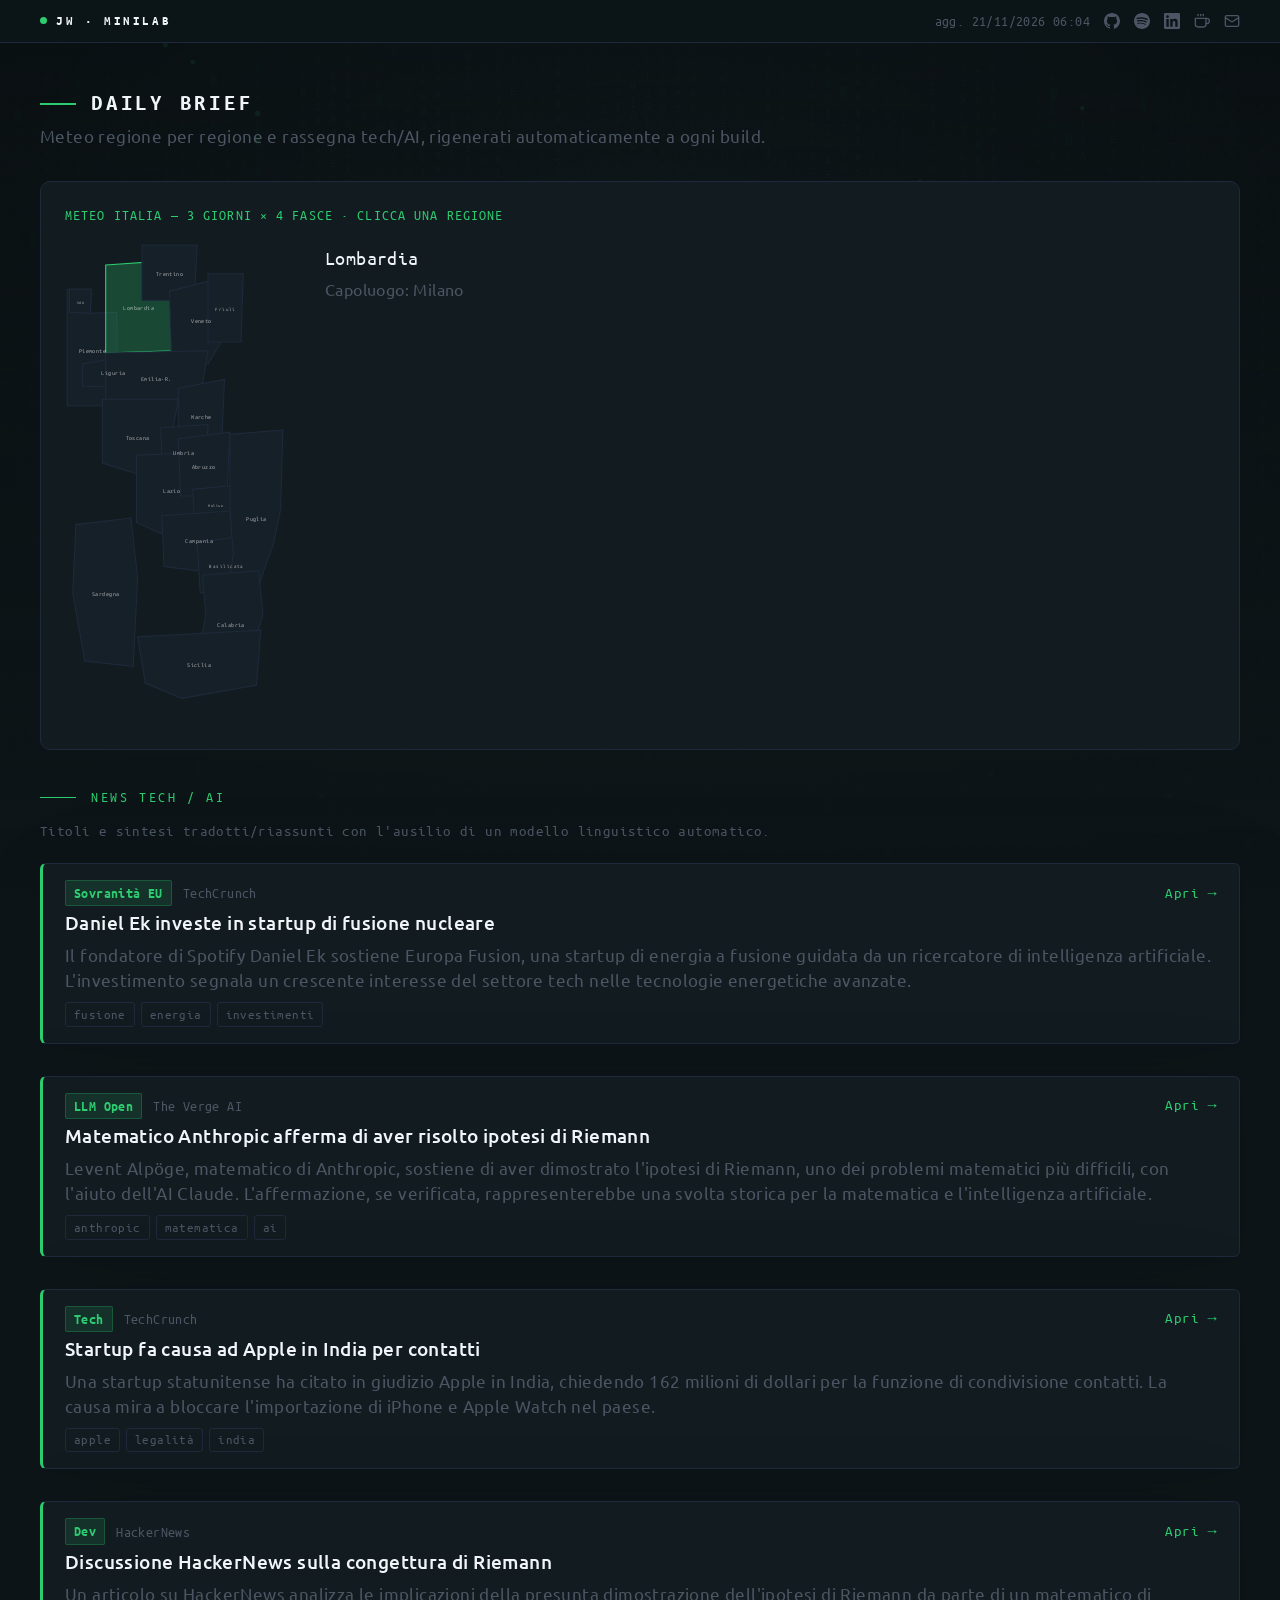
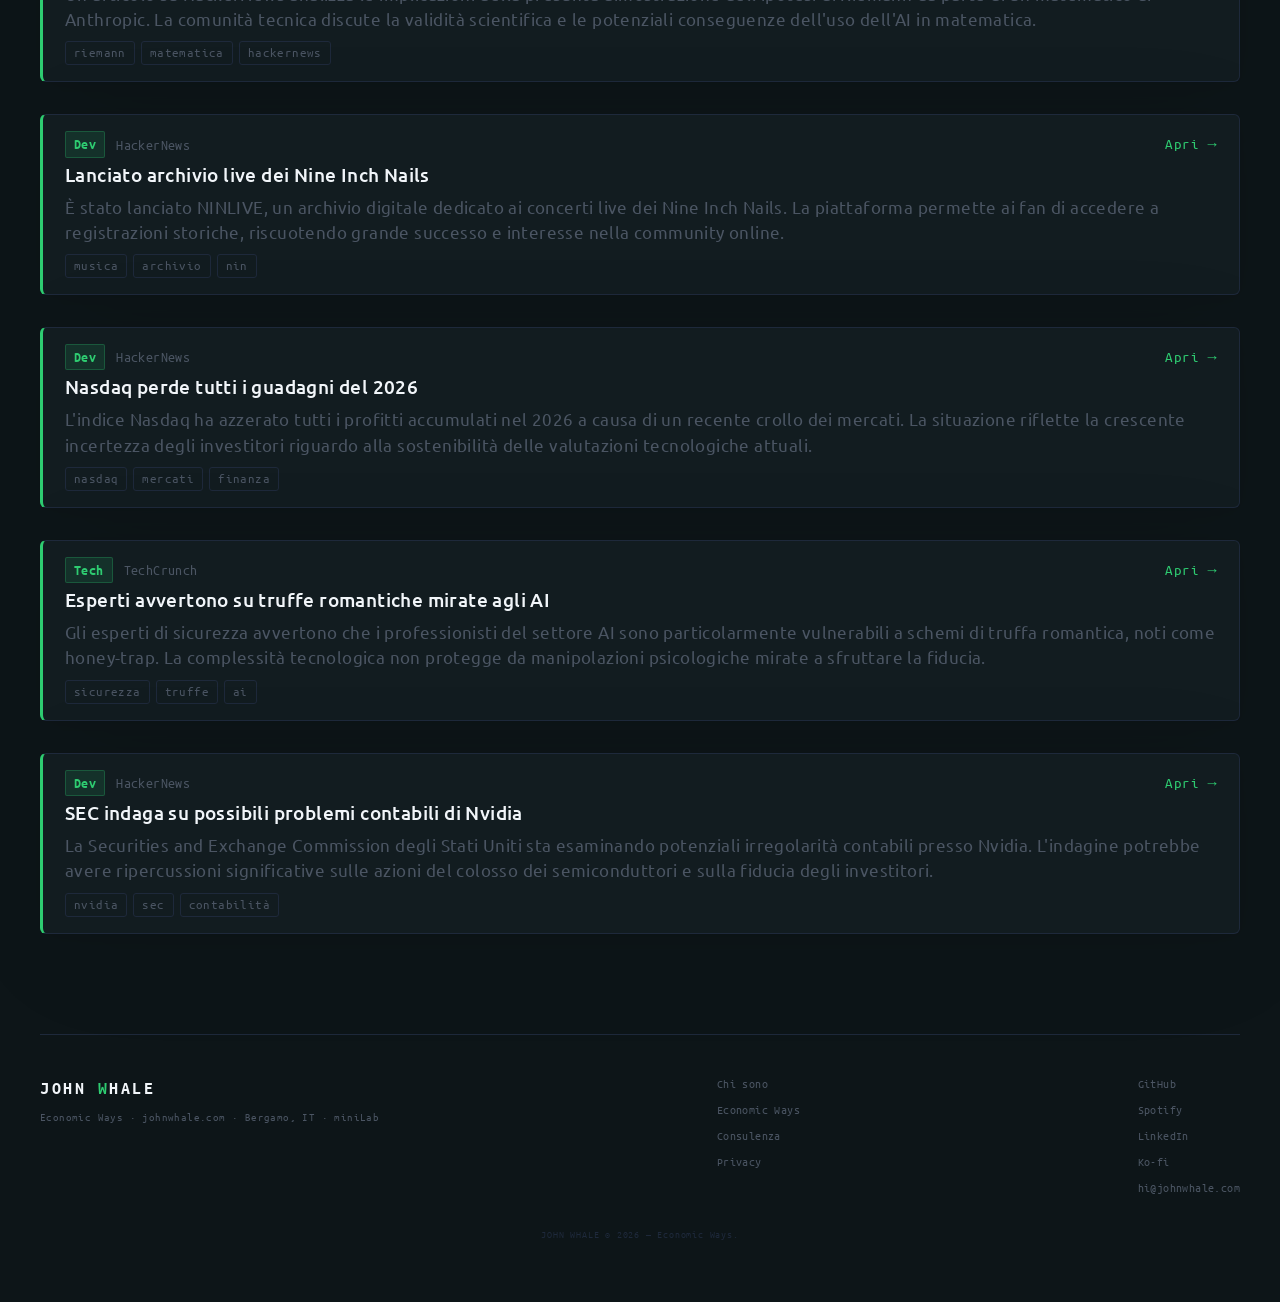
==== miniLab/index.html @ ad7389cf "miniLab: aggiornamento 2026-11-21 05:04 UTC" ====
<!DOCTYPE html>
<html lang="it" data-theme="dark">

<head>
  <meta charset="UTF-8">
  <script>(function(){var s=localStorage.getItem('jw-theme');if(s)document.documentElement.setAttribute('data-theme',s);})()</script>
  <meta name="viewport" content="width=device-width, initial-scale=1.0">
  <title>Daily Brief — meteo e news tech/AI | miniLab · John Whale</title>
  <meta name="description" content="Previsioni regione per regione e rassegna quotidiana di notizie tech e AI, generate automaticamente. Vetrina live di John Whale.">
  <link rel="canonical" href="https://www.johnwhale.com/miniLab/">
  <link rel="icon" type="image/png" href="assets/img/logo_jw_48.png">

  <link rel="stylesheet" href="assets/fonts/fonts.css">
  <link rel="stylesheet" href="vendor/pico.min.css">
  <link rel="stylesheet" href="assets/css/custom.css">

  <script defer src="assets/js/canvas-bg.js"></script>
  <script defer src="assets/js/lab.js"></script>
  <script defer src="vendor/alpine.min.js"></script>

  <style>
    [x-cloak] { display: none !important; }
    body { background-color: transparent !important; }

    .section-label {
      font-family: 'Ubuntu Mono', monospace; font-size: 0.72rem; letter-spacing: 0.18em;
      color: var(--jw-accent); text-transform: uppercase; margin: 1.8rem 0 0.6rem;
      display: flex; align-items: center; gap: 0.75rem;
    }
    .section-label::before { content: ''; width: 1.8rem; height: 1px; background: var(--jw-accent); display: inline-block; }
    .section-note { font-family: 'Ubuntu Mono', monospace; font-size: 0.76rem; color: var(--jw-muted); margin: 0 0 1rem; line-height: 1.5; }

    .meta-mono { font-family: 'Ubuntu Mono', monospace; font-size: 0.72rem; color: var(--jw-muted); }
    .apri-link { font-size: 0.76rem; font-family: 'Ubuntu Mono', monospace; text-decoration: none; color: var(--jw-accent); white-space: nowrap; }
    .apri-link:hover { text-decoration: underline; }
    .score-tag { font-family: 'Ubuntu Mono', monospace; font-weight: 700; font-size: 0.92rem; }
    .empty-state { color: var(--jw-muted); font-size: 0.88rem; font-style: italic; padding: 1rem 0; }

    /* ── Nav allineata a johnwhale.com ─────────────────────── */
    .nav-logo { display: flex; align-items: center; gap: 9px; font-family: 'Ubuntu Mono', monospace; font-weight: 700; font-size: 13px; letter-spacing: 0.2em; color: var(--jw-white); text-decoration: none; }
    .nav-dot { width: 7px; height: 7px; border-radius: 50%; background: var(--jw-accent); flex-shrink: 0; }
    .nav-right { display: flex; align-items: center; gap: 0.7rem; flex-wrap: wrap; }
    .nav-cta { font-family: 'Ubuntu Mono', monospace; font-size: 11px; letter-spacing: 0.1em; border: 1px solid var(--jw-accent); color: var(--jw-accent); background: transparent; border-radius: 4px; padding: 0.32rem 0.8rem; cursor: pointer; transition: background 0.15s; }
    .nav-cta:hover { background: rgba(46,204,113,0.1); }
    .nav-social { display: flex; align-items: center; gap: 0.7rem; }
    .nav-social a { color: var(--jw-muted); display: flex; align-items: center; transition: color 0.15s; }
    .nav-social a:hover { color: var(--jw-accent); }
    .nav-date { font-size: 0.72rem; }
    @media (max-width: 680px) { .nav-date { display: none; } }
    @media (max-width: 560px) { .nav-social { display: none; } }

    .chip-row { display: flex; flex-wrap: wrap; gap: 0.3rem; margin-top: 0.5rem; }
    .chip-kw {
      display: inline-block; border: 1px solid; border-radius: 3px; padding: 0.06rem 0.4rem;
      font-size: 0.66rem; font-family: 'Ubuntu Mono', monospace; background: transparent; white-space: nowrap;
    }

    /* ── Layout a 2 colonne: sx = meteo+news, dx = KPI+offerte ── */
    .main-grid { display: grid; grid-template-columns: minmax(0, 1.45fr) minmax(0, 1fr); gap: 1.5rem; align-items: start; margin-top: 1.5rem; }
    @media (max-width: 900px) { .main-grid { grid-template-columns: 1fr; } }
    .col { min-width: 0; }
    .col .section-label:first-child { margin-top: 1.6rem; }

    .panel { background: var(--jw-bg2); border: 1px solid var(--jw-border); border-radius: 10px; padding: 1.1rem 1.2rem; }
    .panel-title { font-family: 'Ubuntu Mono', monospace; font-size: 0.7rem; letter-spacing: 0.08em; text-transform: uppercase; color: var(--jw-accent); margin: 0 0 0.9rem; }
    /* auto-fit: 4 KPI in fila su desktop, a capo su schermi stretti. Erano su due
       colonne fisse perche' stavano nella colonna destra, stretta, del vecchio
       layout a due colonne (fino al 2026-08-22). */
    .kpi-grid { display: grid; grid-template-columns: repeat(auto-fit, minmax(150px, 1fr)); gap: 0.6rem; }
    .kpi { background: var(--jw-bg3); border: 1px solid var(--jw-border); border-radius: 8px; padding: 0.7rem 0.85rem; }
    .kpi-val { font-family: 'Ubuntu Mono', monospace; font-size: 1.15rem; font-weight: 700; color: var(--jw-accent); line-height: 1.2; }
    .kpi-lbl { font-family: 'Ubuntu Mono', monospace; font-size: 0.6rem; text-transform: uppercase; letter-spacing: 0.06em; color: var(--jw-muted); margin-top: 0.25rem; }

    /* ── Card orizzontali (stile report miniHr) ───────────── */
    .rows { display: flex; flex-direction: column; gap: 0.6rem; }
    .row-item {
      background: var(--jw-bg2); border: 1px solid var(--jw-border); border-left: 3px solid var(--jw-accent);
      border-radius: 6px; padding: 0.8rem 1.1rem; transition: border-color 0.15s;
    }
    .row-item:hover { border-color: rgba(46,204,113,0.4); }
    .row-top { display: flex; align-items: center; gap: 0.55rem; flex-wrap: wrap; }
    .row-title { font-size: 0.96rem; font-weight: 500; margin: 0.2rem 0 0; line-height: 1.35; }
    .row-title a { color: var(--jw-white); text-decoration: none; }
    .row-title a:hover { color: var(--jw-accent); }
    .row-sub {
      font-size: 0.84rem; color: var(--jw-muted); line-height: 1.5; margin: 0.3rem 0 0;
      /* clamp a 2 righe: avvicina l'altezza delle card news a quelle offerte, liste piu' parallele */
      display: -webkit-box; -webkit-line-clamp: 2; line-clamp: 2; -webkit-box-orient: vertical; overflow: hidden;
    }

    .toggle-btn {
      display: inline-flex; align-items: center; gap: 0.4rem; margin-top: 1rem;
      background: var(--jw-bg3); border: 1px solid var(--jw-border); color: var(--jw-accent);
      font-family: 'Ubuntu Mono', monospace; font-size: 0.78rem; border-radius: 6px;
      padding: 0.4rem 0.9rem; cursor: pointer; transition: border-color 0.15s;
    }
    .toggle-btn:hover { border-color: rgba(46,204,113,0.45); }

    /* ── Footer identico a johnwhale.com ───────────────────── */
    .lab-footer { display: flex; justify-content: space-between; gap: 2rem; flex-wrap: wrap; margin-top: 4rem; padding-top: 2rem; border-top: 1px solid var(--jw-border); }
    .footer-mark { font-family: 'Ubuntu Mono', monospace; font-weight: 700; font-size: 18px; letter-spacing: 0.14em; color: var(--jw-white); }
    .footer-mark span { color: var(--jw-accent); }
    .footer-sub { font-family: 'Ubuntu Mono', monospace; font-size: 11px; color: var(--jw-muted); margin-top: 0.35rem; }
    .footer-links { display: flex; flex-direction: column; gap: 0.4rem; }
    .footer-links a { font-family: 'Ubuntu Mono', monospace; font-size: 12px; color: var(--jw-muted); text-decoration: none; transition: color 0.15s; }
    .footer-links a:hover { color: var(--jw-accent); }
    .footer-copy { text-align: center; font-family: 'Ubuntu Mono', monospace; font-size: 10px; color: var(--jw-border); padding: 1.5rem 0 2rem; letter-spacing: 0.08em; }

    /* ── Modale CV ─────────────────────────────────────────── */
    .cv-block { margin-top: 1.4rem; padding-top: 1.1rem; border-top: 1px solid var(--jw-border); }
    .cv-block h5 { font-family: 'Ubuntu Mono', monospace; font-size: 0.72rem; letter-spacing: 0.08em; text-transform: uppercase; color: var(--jw-accent); margin: 0 0 0.7rem; }
    .cv-exp { padding-left: 0.9rem; border-left: 2px solid var(--jw-border); margin-bottom: 1rem; }
    .cv-exp-head { display: flex; justify-content: space-between; gap: 0.5rem; flex-wrap: wrap; align-items: baseline; }
    .cv-exp-role { color: var(--jw-white); font-weight: 500; font-size: 0.92rem; }
    .cv-exp-when { font-family: 'Ubuntu Mono', monospace; font-size: 0.7rem; color: var(--jw-muted); white-space: nowrap; }
    .cv-exp-org { color: var(--jw-accent); font-size: 0.8rem; margin-bottom: 0.35rem; }
    .cv-exp ul, .cv-list { margin: 0; padding-left: 1.1rem; }
    .cv-exp li, .cv-list li { font-size: 0.85rem; color: var(--jw-text); line-height: 1.5; margin-bottom: 0.25rem; }
    .cv-comp { margin-bottom: 0.6rem; }
    .cv-comp-cat { font-family: 'Ubuntu Mono', monospace; font-size: 0.74rem; color: var(--jw-white); margin-bottom: 0.2rem; }
    .meteo-umid { font-size: 0.62rem; color: #74b9ff; display: block; }

    /* ── Intestazione di pagina (Daily Brief / Match) ───────── */
    .page-title { font-family: 'Ubuntu Mono', monospace; font-size: 1.15rem; font-weight: 700;
      letter-spacing: 0.12em; text-transform: uppercase; color: var(--jw-white); margin: 0 0 0.3rem; }
    .page-title::before { content: ''; display: inline-block; width: 1.8rem; height: 2px;
      background: var(--jw-accent); vertical-align: middle; margin-right: 0.75rem; }
    .page-sub { font-size: 0.86rem; color: var(--jw-muted); line-height: 1.6; margin: 0 0 1.6rem; }
  </style>

  <script>window.LAB_DATA = {"generato_il": "21/11/2026 06:04", "regioni": [{"id": "vda", "name": "Valle d'Aosta", "capital": "Aosta", "lat": 45.737, "lon": 7.315}, {"id": "pie", "name": "Piemonte", "capital": "Torino", "lat": 45.063, "lon": 7.671}, {"id": "lig", "name": "Liguria", "capital": "Genova", "lat": 44.405, "lon": 8.946}, {"id": "lom", "name": "Lombardia", "capital": "Milano", "lat": 45.464, "lon": 9.19}, {"id": "taa", "name": "Trentino-A.A.", "capital": "Trento", "lat": 46.07, "lon": 11.119}, {"id": "ven", "name": "Veneto", "capital": "Venezia", "lat": 45.438, "lon": 12.327}, {"id": "fvg", "name": "Friuli-V.G.", "capital": "Trieste", "lat": 45.649, "lon": 13.777}, {"id": "emr", "name": "Emilia-Romagna", "capital": "Bologna", "lat": 44.493, "lon": 11.343}, {"id": "tos", "name": "Toscana", "capital": "Firenze", "lat": 43.771, "lon": 11.254}, {"id": "mar", "name": "Marche", "capital": "Ancona", "lat": 43.616, "lon": 13.516}, {"id": "umb", "name": "Umbria", "capital": "Perugia", "lat": 43.11, "lon": 12.389}, {"id": "laz", "name": "Lazio", "capital": "Roma", "lat": 41.894, "lon": 12.482}, {"id": "abr", "name": "Abruzzo", "capital": "L'Aquila", "lat": 42.354, "lon": 13.395}, {"id": "mol", "name": "Molise", "capital": "Campobasso", "lat": 41.562, "lon": 14.656}, {"id": "cam", "name": "Campania", "capital": "Napoli", "lat": 40.852, "lon": 14.268}, {"id": "bas", "name": "Basilicata", "capital": "Potenza", "lat": 40.639, "lon": 15.806}, {"id": "pug", "name": "Puglia", "capital": "Bari", "lat": 41.117, "lon": 16.872}, {"id": "cal", "name": "Calabria", "capital": "Catanzaro", "lat": 38.91, "lon": 16.587}, {"id": "sic", "name": "Sicilia", "capital": "Palermo", "lat": 38.114, "lon": 13.361}, {"id": "sar", "name": "Sardegna", "capital": "Cagliari", "lat": 39.223, "lon": 9.122}], "news": [{"titolo": "Daniel Ek backs AI researcher’s fusion power startup. Here’s what they’re building.", "link": "https://techcrunch.com/2026/11/20/daniel-ek-backs-ai-researchers-fusion-power-startup-heres-what-theyre-building/", "fonte": "TechCrunch", "argomento": "Sovranità EU", "sunto": "Spotify founder Daniel Ek is backing Europa Fusion, a fusion power startup founded by an AI researcher. Here's what the startup is building.", "pubblicato_il": "2026-11-20T19:53:41", "titolo_it": "Daniel Ek investe in startup di fusione nucleare", "sunto_it": "Il fondatore di Spotify Daniel Ek sostiene Europa Fusion, una startup di energia a fusione guidata da un ricercatore di intelligenza artificiale. L'investimento segnala un crescente interesse del settore tech nelle tecnologie energetiche avanzate.", "tags": ["fusione", "energia", "investimenti"]}, {"titolo": "Anthropic mathematician claims to have solved prestigious Millennium Prize problem with Claude", "link": "https://www.theverge.com/ai-artificial-intelligence/1010051/anthropic-riemann-hypothesis-millennium-prize-problem", "fonte": "The Verge AI", "argomento": "LLM Open", "sunto": "Anthropic mathematician Levent Alp&#246;ge claims he has proved the Riemann hypothesis, one of mathematics's most notoriously difficult problems, with the help of Claude, cracking a puzzle that has eluded some of the world's best mathematic", "pubblicato_il": "2026-11-20T16:34:13", "titolo_it": "Matematico Anthropic afferma di aver risolto ipotesi di Riemann", "sunto_it": "Levent Alpöge, matematico di Anthropic, sostiene di aver dimostrato l'ipotesi di Riemann, uno dei problemi matematici più difficili, con l'aiuto dell'AI Claude. L'affermazione, se verificata, rappresenterebbe una svolta storica per la matematica e l'intelligenza artificiale.", "tags": ["anthropic", "matematica", "ai"]}, {"titolo": "Startup sues Apple in India over tap-to-share contacts feature", "link": "https://techcrunch.com/2026/11/20/startup-sues-apple-in-india-over-tap-to-share-contacts-feature/", "fonte": "TechCrunch", "argomento": "Tech", "sunto": "A U.S. startup is seeking $162 million in damages and an injunction to impact iPhone and Apple Watch imports to India.", "pubblicato_il": "2026-11-21T04:00:00", "titolo_it": "Startup fa causa ad Apple in India per contatti", "sunto_it": "Una startup statunitense ha citato in giudizio Apple in India, chiedendo 162 milioni di dollari per la funzione di condivisione contatti. La causa mira a bloccare l'importazione di iPhone e Apple Watch nel paese.", "tags": ["apple", "legalità", "india"]}, {"titolo": "Re: Riemann", "link": "https://borretti.me/article/re-riemann", "fonte": "HackerNews", "argomento": "Dev", "sunto": "Article URL: https://borretti.me/article/re-riemann\nComments URL: https://news.ycombinator.com/item?id=50583982\nPoints: 183\n# Comments: 175", "pubblicato_il": "2026-11-20T23:42:44", "titolo_it": "Discussione HackerNews sulla congettura di Riemann", "sunto_it": "Un articolo su HackerNews analizza le implicazioni della presunta dimostrazione dell'ipotesi di Riemann da parte di un matematico di Anthropic. La comunità tecnica discute la validità scientifica e le potenziali conseguenze dell'uso dell'AI in matematica.", "tags": ["riemann", "matematica", "hackernews"]}, {"titolo": "NINLIVE: The Nine Inch Nails live archive", "link": "https://ninlive.com/", "fonte": "HackerNews", "argomento": "Dev", "sunto": "Article URL: https://ninlive.com/\nComments URL: https://news.ycombinator.com/item?id=50583274\nPoints: 179\n# Comments: 43", "pubblicato_il": "2026-11-20T22:30:47", "titolo_it": "Lanciato archivio live dei Nine Inch Nails", "sunto_it": "È stato lanciato NINLIVE, un archivio digitale dedicato ai concerti live dei Nine Inch Nails. La piattaforma permette ai fan di accedere a registrazioni storiche, riscuotendo grande successo e interesse nella community online.", "tags": ["musica", "archivio", "nin"]}, {"titolo": "Nasdaq erases all 2026 gains", "link": "https://www.cnbc.com/2026/11/19/stock-market-today-live-updates.html", "fonte": "HackerNews", "argomento": "Dev", "sunto": "Article URL: https://www.cnbc.com/2026/11/19/stock-market-today-live-updates.html\nComments URL: https://news.ycombinator.com/item?id=50583254\nPoints: 128\n# Comments: 61", "pubblicato_il": "2026-11-20T22:29:06", "titolo_it": "Nasdaq perde tutti i guadagni del 2026", "sunto_it": "L'indice Nasdaq ha azzerato tutti i profitti accumulati nel 2026 a causa di un recente crollo dei mercati. La situazione riflette la crescente incertezza degli investitori riguardo alla sostenibilità delle valutazioni tecnologiche attuali.", "tags": ["nasdaq", "mercati", "finanza"]}, {"titolo": "Experts warn: Nearly everyone in AI is susceptible to a honey-trap scheme right now", "link": "https://techcrunch.com/2026/11/20/experts-warn-nearly-everyone-in-ai-is-susceptible-to-a-honey-trap-scheme-right-now/", "fonte": "TechCrunch", "argomento": "Tech", "sunto": "Techies are building technology that can advance all aspects of the world — but can they protect their hearts? That's the vulnerability that honey pots exploit.", "pubblicato_il": "2026-11-20T20:58:29", "titolo_it": "Esperti avvertono su truffe romantiche mirate agli AI", "sunto_it": "Gli esperti di sicurezza avvertono che i professionisti del settore AI sono particolarmente vulnerabili a schemi di truffa romantica, noti come honey-trap. La complessità tecnologica non protegge da manipolazioni psicologiche mirate a sfruttare la fiducia.", "tags": ["sicurezza", "truffe", "ai"]}, {"titolo": "US SEC's Nvidia probe is examining potential accounting issues – sources", "link": "https://www.marketscreener.com/news/us-sec-s-nvidia-probe-is-examining-potential-accounting-issues-sources-say-ce785ed3dd8ff627", "fonte": "HackerNews", "argomento": "Dev", "sunto": "Article URL: https://www.marketscreener.com/news/us-sec-s-nvidia-probe-is-examining-potential-accounting-issues-sources-say-ce785ed3dd8ff627\nComments URL: https://news.ycombinator.com/item?id=50581438\nPoints: 266\n# Comments: 140", "pubblicato_il": "2026-11-20T20:22:41", "titolo_it": "SEC indaga su possibili problemi contabili di Nvidia", "sunto_it": "La Securities and Exchange Commission degli Stati Uniti sta esaminando potenziali irregolarità contabili presso Nvidia. L'indagine potrebbe avere ripercussioni significative sulle azioni del colosso dei semiconduttori e sulla fiducia degli investitori.", "tags": ["nvidia", "sec", "contabilità"]}]};</script>
</head>

<body x-data="labApp()" x-init="init()">

  <canvas id="bg-canvas"></canvas>
  <div class="hero-overlay"></div>

  <!-- Header fisso — stile nav johnwhale.com -->
  <header class="jw-header">
    <div class="container" style="padding-top:0;padding-bottom:0;">
      <div style="display:flex;justify-content:space-between;align-items:center;gap:0.75rem;flex-wrap:wrap;">
        <a href="https://www.johnwhale.com/" class="nav-logo">
          <span class="nav-dot"></span> JW · MINILAB
        </a>
        <div class="nav-right">
          
          <span class="meta-mono nav-date" x-text="'agg. ' + d.generato_il"></span>
          <div class="nav-social">
            <a href="https://github.com/johnwhaledev/" target="_blank" rel="noopener" aria-label="GitHub">
              <svg width="16" height="16" viewBox="0 0 24 24" fill="currentColor"><path d="M12 0C5.37 0 0 5.37 0 12c0 5.3 3.438 9.8 8.205 11.385.6.113.82-.258.82-.577 0-.285-.01-1.04-.015-2.04-3.338.724-4.042-1.61-4.042-1.61C4.422 18.07 3.633 17.7 3.633 17.7c-1.087-.744.084-.729.084-.729 1.205.084 1.838 1.236 1.838 1.236 1.07 1.835 2.809 1.305 3.495.998.108-.776.417-1.305.76-1.605-2.665-.3-5.466-1.332-5.466-5.93 0-1.31.465-2.38 1.235-3.22-.135-.303-.54-1.523.105-3.176 0 0 1.005-.322 3.3 1.23.96-.267 1.98-.399 3-.405 1.02.006 2.04.138 3 .405 2.28-1.552 3.285-1.23 3.285-1.23.645 1.653.24 2.873.12 3.176.765.84 1.23 1.91 1.23 3.22 0 4.61-2.805 5.625-5.475 5.92.42.36.81 1.096.81 2.22 0 1.606-.015 2.896-.015 3.286 0 .315.21.69.825.57C20.565 21.795 24 17.295 24 12c0-6.63-5.37-12-12-12"/></svg>
            </a>
            <a href="https://open.spotify.com/intl-it/artist/7etRtq3G1vv4HOwIO29VgK" target="_blank" rel="noopener" aria-label="Spotify">
              <svg width="16" height="16" viewBox="0 0 24 24" fill="currentColor"><path d="M12 0C5.4 0 0 5.4 0 12s5.4 12 12 12 12-5.4 12-12S18.66 0 12 0zm5.521 17.34c-.24.359-.66.48-1.021.24-2.82-1.74-6.36-2.101-10.561-1.141-.418.122-.779-.179-.899-.539-.12-.421.18-.78.54-.9 4.56-1.021 8.52-.6 11.64 1.32.42.18.479.659.301 1.02zm1.44-3.3c-.301.42-.841.6-1.262.3-3.239-1.98-8.159-2.58-11.939-1.38-.479.12-1.02-.12-1.14-.6-.12-.48.12-1.021.6-1.141C9.6 9.9 15 10.561 18.72 12.84c.361.181.54.78.241 1.2zm.12-3.36C15.24 8.4 8.82 8.16 5.16 9.301c-.6.179-1.2-.181-1.38-.721-.18-.601.18-1.2.72-1.381 4.26-1.26 11.28-1.02 15.721 1.621.539.3.719 1.02.419 1.56-.299.421-1.02.599-1.559.3z"/></svg>
            </a>
            <a href="https://www.linkedin.com/in/gianluca-savona/" target="_blank" rel="noopener" aria-label="LinkedIn">
              <svg width="16" height="16" viewBox="0 0 24 24" fill="currentColor"><path d="M20.45 20.45h-3.55v-5.57c0-1.33-.03-3.04-1.85-3.04-1.85 0-2.14 1.45-2.14 2.94v5.67H9.35V9h3.41v1.56h.05c.48-.9 1.64-1.85 3.37-1.85 3.6 0 4.27 2.37 4.27 5.46v6.28zM5.34 7.43c-1.14 0-2.06-.93-2.06-2.07 0-1.14.92-2.06 2.06-2.06 1.14 0 2.06.92 2.06 2.06 0 1.14-.92 2.07-2.06 2.07zm1.78 13.02H3.56V9h3.56v11.45zM22.22 0H1.77C.79 0 0 .77 0 1.73v20.54C0 23.23.79 24 1.77 24h20.45C23.2 24 24 23.23 24 22.27V1.73C24 .77 23.2 0 22.22 0z"/></svg>
            </a>
            <a href="https://ko-fi.com/johnwhale" target="_blank" rel="noopener" aria-label="Ko-fi">
              <svg width="16" height="16" viewBox="0 0 24 24" fill="none" stroke="currentColor" stroke-width="2" stroke-linecap="round" stroke-linejoin="round"><path d="M18 8h1a4 4 0 0 1 0 8h-1"/><path d="M2 8h16v9a4 4 0 0 1-4 4H6a4 4 0 0 1-4-4Z"/><line x1="6" y1="2" x2="6" y2="4"/><line x1="10" y1="2" x2="10" y2="4"/><line x1="14" y1="2" x2="14" y2="4"/></svg>
            </a>
            <a href="mailto:hi@johnwhale.com" aria-label="Email">
              <svg width="16" height="16" viewBox="0 0 24 24" fill="none" stroke="currentColor" stroke-width="2" stroke-linecap="round" stroke-linejoin="round"><rect x="2" y="4" width="20" height="16" rx="2"/><path d="m22 7-8.97 5.7a1.94 1.94 0 0 1-2.06 0L2 7"/></svg>
            </a>
          </div>
        </div>
      </div>
    </div>
  </header>

  <main class="container content-wrapper" style="padding-top:4.5rem;" x-cloak>

    <h1 class="page-title">Daily Brief</h1>
    <p class="page-sub">Meteo regione per regione e rassegna tech/AI, rigenerati automaticamente a ogni build.</p>

    <div class="panel" id="meteo">
      <div class="panel-title">Meteo Italia — 3 giorni × 4 fasce · clicca una regione</div>
      <div class="meteo-modal-layout">
        <div class="meteo-modal-map">
          <svg class="italy-map" xmlns="http://www.w3.org/2000/svg" viewBox="0 0 200 440"
               @click="const p=$event.target.closest('path'); if(p){ const r=regioni.find(x=>x.id===p.dataset.id); if(r) selectRegion(r); }"
               @mouseover="const p=$event.target.closest('path'); if(p){ document.querySelectorAll('.italy-map path').forEach(x=>x.classList.remove('selected')); p.classList.add('selected'); }"
               @mouseleave="document.querySelectorAll('.italy-map path').forEach(x=>{ x.classList.remove('selected'); if(meteoSelected && x.dataset.id===meteoSelected.id) x.classList.add('selected'); })">
            <path id="r-pie" data-id="pie" data-name="Piemonte" data-lat="45.063" data-lon="7.671" d="M 2,42 L 24,42 L 23,64 L 47,63 L 48,148 L 2,148 Z"/>
            <path id="r-vda" data-id="vda" data-name="Valle d'Aosta" data-lat="45.737" data-lon="7.315" d="M 4,42 L 24,42 L 23,64 L 4,63 Z"/>
            <path id="r-lig" data-id="lig" data-name="Liguria" data-lat="44.405" data-lon="8.946" d="M 16,110 L 48,104 L 72,110 L 70,132 L 16,130 Z"/>
            <path id="r-lom" data-id="lom" data-name="Lombardia" data-lat="45.464" data-lon="9.190" d="M 37,20 L 95,16 L 97,98 L 37,100 Z"/>
            <path id="r-taa" data-id="taa" data-name="Trentino-A.A." data-lat="46.070" data-lon="11.119" d="M 70,2 L 120,2 L 118,44 L 95,52 L 70,52 Z"/>
            <path id="r-ven" data-id="ven" data-name="Veneto" data-lat="45.438" data-lon="12.327" d="M 95,44 L 148,30 L 150,76 L 130,110 L 97,108 Z"/>
            <path id="r-fvg" data-id="fvg" data-name="Friuli-V.G." data-lat="45.649" data-lon="13.777" d="M 130,28 L 162,28 L 160,90 L 130,90 Z"/>
            <path id="r-emr" data-id="emr" data-name="Emilia-Romagna" data-lat="44.493" data-lon="11.343" d="M 37,100 L 130,98 L 125,128 L 103,144 L 37,144 Z"/>
            <path id="r-tos" data-id="tos" data-name="Toscana" data-lat="43.771" data-lon="11.254" d="M 34,142 L 103,142 L 98,170 L 90,200 L 66,210 L 34,200 Z"/>
            <path id="r-mar" data-id="mar" data-name="Marche" data-lat="43.616" data-lon="13.516" d="M 103,132 L 145,124 L 142,190 L 103,190 Z"/>
            <path id="r-umb" data-id="umb" data-name="Umbria" data-lat="43.110" data-lon="12.389" d="M 87,168 L 130,165 L 127,214 L 89,214 Z"/>
            <path id="r-laz" data-id="laz" data-name="Lazio" data-lat="41.894" data-lon="12.482" d="M 65,193 L 130,190 L 127,254 L 87,264 L 65,254 Z"/>
            <path id="r-abr" data-id="abr" data-name="Abruzzo" data-lat="42.354" data-lon="13.395" d="M 103,178 L 150,172 L 147,230 L 105,230 Z"/>
            <path id="r-mol" data-id="mol" data-name="Molise" data-lat="41.562" data-lon="14.656" d="M 116,224 L 158,220 L 155,255 L 118,255 Z"/>
            <path id="r-cam" data-id="cam" data-name="Campania" data-lat="40.852" data-lon="14.268" d="M 88,248 L 160,243 L 155,282 L 120,298 L 90,294 Z"/>
            <path id="r-bas" data-id="bas" data-name="Basilicata" data-lat="40.639" data-lon="15.806" d="M 120,272 L 174,265 L 170,318 L 123,318 Z"/>
            <path id="r-pug" data-id="pug" data-name="Puglia" data-lat="41.117" data-lon="16.872" d="M 150,174 L 198,170 L 196,242 L 190,272 L 182,294 L 172,326 L 158,338 L 148,320 L 153,282 L 150,244 Z"/>
            <path id="r-cal" data-id="cal" data-name="Calabria" data-lat="38.910" data-lon="16.587" d="M 125,302 L 176,298 L 180,338 L 163,390 L 140,398 L 120,382 L 128,338 Z"/>
            <path id="r-sic" data-id="sic" data-name="Sicilia" data-lat="38.114" data-lon="13.361" d="M 66,358 L 178,352 L 174,402 L 106,414 L 73,400 Z"/>
            <path id="r-sar" data-id="sar" data-name="Sardegna" data-lat="39.223" data-lon="9.122" d="M 10,256 L 60,250 L 66,305 L 62,385 L 18,380 L 7,318 Z"/>
            <g pointer-events="none" text-anchor="middle" font-family="Ubuntu Mono, monospace" fill="rgba(255,255,255,0.6)">
              <text x="14"  y="55"  font-size="3.8">VdA</text>
              <text x="25"  y="100" font-size="5.5">Piemonte</text>
              <text x="44"  y="120" font-size="5">Liguria</text>
              <text x="67"  y="61"  font-size="5.5">Lombardia</text>
              <text x="95"  y="30"  font-size="5">Trentino</text>
              <text x="124" y="73"  font-size="5.5">Veneto</text>
              <text x="146" y="62"  font-size="4.5">Friuli</text>
              <text x="83"  y="125" font-size="5.5">Emilia-R.</text>
              <text x="66"  y="179" font-size="5.5">Toscana</text>
              <text x="124" y="160" font-size="5">Marche</text>
              <text x="108" y="193" font-size="5">Umbria</text>
              <text x="97"  y="227" font-size="5.5">Lazio</text>
              <text x="126" y="205" font-size="5">Abruzzo</text>
              <text x="137" y="240" font-size="3.8">Molise</text>
              <text x="122" y="273" font-size="5">Campania</text>
              <text x="147" y="295" font-size="4.2">Basilicata</text>
              <text x="174" y="253" font-size="5.5">Puglia</text>
              <text x="151" y="349" font-size="5">Calabria</text>
              <text x="122" y="385" font-size="5.5">Sicilia</text>
              <text x="37"  y="321" font-size="5.5">Sardegna</text>
            </g>
          </svg>
        </div>
        <div class="meteo-modal-panel">
          <template x-if="meteoSelected">
            <div>
              <div class="meteo-region-title" x-text="meteoSelected.name"></div>
              <div class="meteo-region-sub" x-text="'Capoluogo: ' + meteoSelected.capital"></div>
            </div>
          </template>
          <div x-show="meteoLoading" style="color:var(--jw-muted);font-size:0.85rem;" aria-busy="true">Caricamento previsioni...</div>
          <template x-if="!meteoLoading && meteoForecast">
            <table class="meteo-table">
              <thead>
                <tr>
                  <th></th>
                  <template x-for="g in meteoForecast" :key="g.date"><th x-text="g.label"></th></template>
                </tr>
              </thead>
              <tbody>
                <template x-for="(flabel, fi) in ['🌙 Notte','🌄 Mattina','☀️ Pomeriggio','🌆 Sera']" :key="fi">
                  <tr>
                    <td x-text="flabel"></td>
                    <template x-for="g in meteoForecast" :key="g.date + fi">
                      <td>
                        <span x-text="g.fasce[fi].emoji"></span>
                        <span class="meteo-temp" x-text="(g.fasce[fi].temp ?? '–') + '°'"></span>
                        <span class="meteo-umid" x-show="g.fasce[fi].umid != null" x-text="'💦 ' + g.fasce[fi].umid + '%'"></span>
                        <span class="meteo-rain" x-show="g.fasce[fi].rain > 20" x-text="'☔ ' + g.fasce[fi].rain + '%'"></span>
                      </td>
                    </template>
                  </tr>
                </template>
              </tbody>
            </table>
          </template>
        </div>
      </div>
    </div>

    <div class="section-label">News tech / AI</div>
    <p class="section-note">
      Titoli e sintesi tradotti/riassunti con l'ausilio di un modello linguistico automatico.
    </p>
    <div class="empty-state" x-show="!news.length">Nessuna notizia disponibile in questo build.</div>
    <div class="rows" x-show="news.length">
      <template x-for="(n, i) in news" :key="i">
        <article class="row-item" x-show="i < 8 || newsEspanse">
          <div class="row-top">
            <span class="badge tag-green" style="font-size:0.68rem;" x-text="n.argomento"></span>
            <span class="meta-mono" x-text="n.fonte"></span>
            <a class="apri-link" :href="n.link" target="_blank" rel="noopener" style="margin-left:auto;">Apri →</a>
          </div>
          <div class="row-title"><a :href="n.link" target="_blank" rel="noopener" x-text="n.titolo_it || n.titolo"></a></div>
          <p class="row-sub" x-text="n.sunto_it || n.sunto"></p>
          <div class="chip-row" x-show="n.tags && n.tags.length">
            <template x-for="t in (n.tags || [])" :key="t">
              <span class="chip-kw" style="color:var(--jw-muted);border-color:var(--jw-border);" x-text="t"></span>
            </template>
          </div>
        </article>
      </template>
    </div>
    <button class="toggle-btn" x-show="news.length > 8" @click="newsEspanse = !newsEspanse">
      <span x-text="newsEspanse ? '▴ Mostra meno' : ('▾ Mostra altre ' + (news.length - 8) + ' news')"></span>
    </button>


    <!-- Footer — identico a johnwhale.com -->
    <footer class="lab-footer">
      <div>
        <div class="footer-mark">JOHN <span>W</span>HALE</div>
        <div class="footer-sub">Economic Ways · johnwhale.com · Bergamo, IT · miniLab</div>
      </div>
      <div class="footer-links">
        <a href="https://www.johnwhale.com/#about">Chi sono</a>
        <a href="https://www.johnwhale.com/#philosophy">Economic Ways</a>
        <a href="https://www.johnwhale.com/#consulting">Consulenza</a>
        <a href="https://www.johnwhale.com/privacy.html">Privacy</a>
      </div>
      <div class="footer-links">
        <a href="https://github.com/johnwhaledev/" target="_blank" rel="noopener">GitHub</a>
        <a href="https://open.spotify.com/intl-it/artist/7etRtq3G1vv4HOwIO29VgK" target="_blank" rel="noopener">Spotify</a>
        <a href="https://www.linkedin.com/in/gianluca-savona/" target="_blank" rel="noopener">LinkedIn</a>
        <a href="https://ko-fi.com/johnwhale" target="_blank" rel="noopener">Ko-fi</a>
        <a href="mailto:hi@johnwhale.com">hi@johnwhale.com</a>
      </div>
    </footer>
    <div class="footer-copy">JOHN WHALE © 2026 — Economic Ways.</div>

  </main>



<script data-goatcounter="https://minilab.goatcounter.com/count"
        async src="//gc.zgo.at/count.js"></script>

</body>

</html>
---- miniLab/assets/fonts/fonts.css ----
/* Ubuntu + Ubuntu Mono - subset latin/latin-ext, self-hosted.
   Sostituisce il caricamento da fonts.googleapis.com (nessun IP dei
   visitatori inviato a Google) e rispetta la regola di stack "NO CDN". */

@font-face {
  font-family: 'Ubuntu';
  font-style: italic;
  font-weight: 300;
  font-display: swap;
  src: url(ubuntu-300-italic-latin-ext.woff2) format('woff2');
  unicode-range: U+0100-02BA, U+02BD-02C5, U+02C7-02CC, U+02CE-02D7, U+02DD-02FF, U+0304, U+0308, U+0329, U+1D00-1DBF, U+1E00-1E9F, U+1EF2-1EFF, U+2020, U+20A0-20AB, U+20AD-20C0, U+2113, U+2C60-2C7F, U+A720-A7FF;
}
@font-face {
  font-family: 'Ubuntu';
  font-style: italic;
  font-weight: 300;
  font-display: swap;
  src: url(ubuntu-300-italic-latin.woff2) format('woff2');
  unicode-range: U+0000-00FF, U+0131, U+0152-0153, U+02BB-02BC, U+02C6, U+02DA, U+02DC, U+0304, U+0308, U+0329, U+2000-206F, U+20AC, U+2122, U+2191, U+2193, U+2212, U+2215, U+FEFF, U+FFFD;
}
@font-face {
  font-family: 'Ubuntu';
  font-style: normal;
  font-weight: 300;
  font-display: swap;
  src: url(ubuntu-300-latin-ext.woff2) format('woff2');
  unicode-range: U+0100-02BA, U+02BD-02C5, U+02C7-02CC, U+02CE-02D7, U+02DD-02FF, U+0304, U+0308, U+0329, U+1D00-1DBF, U+1E00-1E9F, U+1EF2-1EFF, U+2020, U+20A0-20AB, U+20AD-20C0, U+2113, U+2C60-2C7F, U+A720-A7FF;
}
@font-face {
  font-family: 'Ubuntu';
  font-style: normal;
  font-weight: 300;
  font-display: swap;
  src: url(ubuntu-300-latin.woff2) format('woff2');
  unicode-range: U+0000-00FF, U+0131, U+0152-0153, U+02BB-02BC, U+02C6, U+02DA, U+02DC, U+0304, U+0308, U+0329, U+2000-206F, U+20AC, U+2122, U+2191, U+2193, U+2212, U+2215, U+FEFF, U+FFFD;
}
@font-face {
  font-family: 'Ubuntu';
  font-style: normal;
  font-weight: 400;
  font-display: swap;
  src: url(ubuntu-400-latin-ext.woff2) format('woff2');
  unicode-range: U+0100-02BA, U+02BD-02C5, U+02C7-02CC, U+02CE-02D7, U+02DD-02FF, U+0304, U+0308, U+0329, U+1D00-1DBF, U+1E00-1E9F, U+1EF2-1EFF, U+2020, U+20A0-20AB, U+20AD-20C0, U+2113, U+2C60-2C7F, U+A720-A7FF;
}
@font-face {
  font-family: 'Ubuntu';
  font-style: normal;
  font-weight: 400;
  font-display: swap;
  src: url(ubuntu-400-latin.woff2) format('woff2');
  unicode-range: U+0000-00FF, U+0131, U+0152-0153, U+02BB-02BC, U+02C6, U+02DA, U+02DC, U+0304, U+0308, U+0329, U+2000-206F, U+20AC, U+2122, U+2191, U+2193, U+2212, U+2215, U+FEFF, U+FFFD;
}
@font-face {
  font-family: 'Ubuntu';
  font-style: normal;
  font-weight: 500;
  font-display: swap;
  src: url(ubuntu-500-latin-ext.woff2) format('woff2');
  unicode-range: U+0100-02BA, U+02BD-02C5, U+02C7-02CC, U+02CE-02D7, U+02DD-02FF, U+0304, U+0308, U+0329, U+1D00-1DBF, U+1E00-1E9F, U+1EF2-1EFF, U+2020, U+20A0-20AB, U+20AD-20C0, U+2113, U+2C60-2C7F, U+A720-A7FF;
}
@font-face {
  font-family: 'Ubuntu';
  font-style: normal;
  font-weight: 500;
  font-display: swap;
  src: url(ubuntu-500-latin.woff2) format('woff2');
  unicode-range: U+0000-00FF, U+0131, U+0152-0153, U+02BB-02BC, U+02C6, U+02DA, U+02DC, U+0304, U+0308, U+0329, U+2000-206F, U+20AC, U+2122, U+2191, U+2193, U+2212, U+2215, U+FEFF, U+FFFD;
}
@font-face {
  font-family: 'Ubuntu';
  font-style: normal;
  font-weight: 700;
  font-display: swap;
  src: url(ubuntu-700-latin-ext.woff2) format('woff2');
  unicode-range: U+0100-02BA, U+02BD-02C5, U+02C7-02CC, U+02CE-02D7, U+02DD-02FF, U+0304, U+0308, U+0329, U+1D00-1DBF, U+1E00-1E9F, U+1EF2-1EFF, U+2020, U+20A0-20AB, U+20AD-20C0, U+2113, U+2C60-2C7F, U+A720-A7FF;
}
@font-face {
  font-family: 'Ubuntu';
  font-style: normal;
  font-weight: 700;
  font-display: swap;
  src: url(ubuntu-700-latin.woff2) format('woff2');
  unicode-range: U+0000-00FF, U+0131, U+0152-0153, U+02BB-02BC, U+02C6, U+02DA, U+02DC, U+0304, U+0308, U+0329, U+2000-206F, U+20AC, U+2122, U+2191, U+2193, U+2212, U+2215, U+FEFF, U+FFFD;
}
@font-face {
  font-family: 'Ubuntu Mono';
  font-style: italic;
  font-weight: 400;
  font-display: swap;
  src: url(ubuntu-mono-400-italic-latin-ext.woff2) format('woff2');
  unicode-range: U+0100-02BA, U+02BD-02C5, U+02C7-02CC, U+02CE-02D7, U+02DD-02FF, U+0304, U+0308, U+0329, U+1D00-1DBF, U+1E00-1E9F, U+1EF2-1EFF, U+2020, U+20A0-20AB, U+20AD-20C0, U+2113, U+2C60-2C7F, U+A720-A7FF;
}
@font-face {
  font-family: 'Ubuntu Mono';
  font-style: italic;
  font-weight: 400;
  font-display: swap;
  src: url(ubuntu-mono-400-italic-latin.woff2) format('woff2');
  unicode-range: U+0000-00FF, U+0131, U+0152-0153, U+02BB-02BC, U+02C6, U+02DA, U+02DC, U+0304, U+0308, U+0329, U+2000-206F, U+20AC, U+2122, U+2191, U+2193, U+2212, U+2215, U+FEFF, U+FFFD;
}
@font-face {
  font-family: 'Ubuntu Mono';
  font-style: normal;
  font-weight: 400;
  font-display: swap;
  src: url(ubuntu-mono-400-latin-ext.woff2) format('woff2');
  unicode-range: U+0100-02BA, U+02BD-02C5, U+02C7-02CC, U+02CE-02D7, U+02DD-02FF, U+0304, U+0308, U+0329, U+1D00-1DBF, U+1E00-1E9F, U+1EF2-1EFF, U+2020, U+20A0-20AB, U+20AD-20C0, U+2113, U+2C60-2C7F, U+A720-A7FF;
}
@font-face {
  font-family: 'Ubuntu Mono';
  font-style: normal;
  font-weight: 400;
  font-display: swap;
  src: url(ubuntu-mono-400-latin.woff2) format('woff2');
  unicode-range: U+0000-00FF, U+0131, U+0152-0153, U+02BB-02BC, U+02C6, U+02DA, U+02DC, U+0304, U+0308, U+0329, U+2000-206F, U+20AC, U+2122, U+2191, U+2193, U+2212, U+2215, U+FEFF, U+FFFD;
}
@font-face {
  font-family: 'Ubuntu Mono';
  font-style: normal;
  font-weight: 700;
  font-display: swap;
  src: url(ubuntu-mono-700-latin-ext.woff2) format('woff2');
  unicode-range: U+0100-02BA, U+02BD-02C5, U+02C7-02CC, U+02CE-02D7, U+02DD-02FF, U+0304, U+0308, U+0329, U+1D00-1DBF, U+1E00-1E9F, U+1EF2-1EFF, U+2020, U+20A0-20AB, U+20AD-20C0, U+2113, U+2C60-2C7F, U+A720-A7FF;
}
@font-face {
  font-family: 'Ubuntu Mono';
  font-style: normal;
  font-weight: 700;
  font-display: swap;
  src: url(ubuntu-mono-700-latin.woff2) format('woff2');
  unicode-range: U+0000-00FF, U+0131, U+0152-0153, U+02BB-02BC, U+02C6, U+02DA, U+02DC, U+0304, U+0308, U+0329, U+2000-206F, U+20AC, U+2122, U+2191, U+2193, U+2212, U+2215, U+FEFF, U+FFFD;
}
---- miniLab/vendor/pico.min.css ----
@charset "UTF-8";/*!
 * Pico CSS ✨ v2.1.1 (https://picocss.com)
 * Copyright 2019-2025 - Licensed under MIT
 */:host,:root{--pico-font-family-emoji:"Apple Color Emoji","Segoe UI Emoji","Segoe UI Symbol","Noto Color Emoji";--pico-font-family-sans-serif:system-ui,"Segoe UI",Roboto,Oxygen,Ubuntu,Cantarell,Helvetica,Arial,"Helvetica Neue",sans-serif,var(--pico-font-family-emoji);--pico-font-family-monospace:ui-monospace,SFMono-Regular,"SF Mono",Menlo,Consolas,"Liberation Mono",monospace,var(--pico-font-family-emoji);--pico-font-family:var(--pico-font-family-sans-serif);--pico-line-height:1.5;--pico-font-weight:400;--pico-font-size:100%;--pico-text-underline-offset:0.1rem;--pico-border-radius:0.25rem;--pico-border-width:0.0625rem;--pico-outline-width:0.125rem;--pico-transition:0.2s ease-in-out;--pico-spacing:1rem;--pico-typography-spacing-vertical:1rem;--pico-block-spacing-vertical:var(--pico-spacing);--pico-block-spacing-horizontal:var(--pico-spacing);--pico-grid-column-gap:var(--pico-spacing);--pico-grid-row-gap:var(--pico-spacing);--pico-form-element-spacing-vertical:0.75rem;--pico-form-element-spacing-horizontal:1rem;--pico-group-box-shadow:0 0 0 rgba(0, 0, 0, 0);--pico-group-box-shadow-focus-with-button:0 0 0 var(--pico-outline-width) var(--pico-primary-focus);--pico-group-box-shadow-focus-with-input:0 0 0 0.0625rem var(--pico-form-element-border-color);--pico-modal-overlay-backdrop-filter:blur(0.375rem);--pico-nav-element-spacing-vertical:1rem;--pico-nav-element-spacing-horizontal:0.5rem;--pico-nav-link-spacing-vertical:0.5rem;--pico-nav-link-spacing-horizontal:0.5rem;--pico-nav-breadcrumb-divider:">";--pico-icon-checkbox:url("data:image/svg+xml,%3Csvg xmlns='http://www.w3.org/2000/svg' width='24' height='24' viewBox='0 0 24 24' fill='none' stroke='rgb(255, 255, 255)' stroke-width='4' stroke-linecap='round' stroke-linejoin='round'%3E%3Cpolyline points='20 6 9 17 4 12'%3E%3C/polyline%3E%3C/svg%3E");--pico-icon-minus:url("data:image/svg+xml,%3Csvg xmlns='http://www.w3.org/2000/svg' width='24' height='24' viewBox='0 0 24 24' fill='none' stroke='rgb(255, 255, 255)' stroke-width='4' stroke-linecap='round' stroke-linejoin='round'%3E%3Cline x1='5' y1='12' x2='19' y2='12'%3E%3C/line%3E%3C/svg%3E");--pico-icon-chevron:url("data:image/svg+xml,%3Csvg xmlns='http://www.w3.org/2000/svg' width='24' height='24' viewBox='0 0 24 24' fill='none' stroke='rgb(136, 145, 164)' stroke-width='2' stroke-linecap='round' stroke-linejoin='round'%3E%3Cpolyline points='6 9 12 15 18 9'%3E%3C/polyline%3E%3C/svg%3E");--pico-icon-date:url("data:image/svg+xml,%3Csvg xmlns='http://www.w3.org/2000/svg' width='24' height='24' viewBox='0 0 24 24' fill='none' stroke='rgb(136, 145, 164)' stroke-width='2' stroke-linecap='round' stroke-linejoin='round'%3E%3Crect x='3' y='4' width='18' height='18' rx='2' ry='2'%3E%3C/rect%3E%3Cline x1='16' y1='2' x2='16' y2='6'%3E%3C/line%3E%3Cline x1='8' y1='2' x2='8' y2='6'%3E%3C/line%3E%3Cline x1='3' y1='10' x2='21' y2='10'%3E%3C/line%3E%3C/svg%3E");--pico-icon-time:url("data:image/svg+xml,%3Csvg xmlns='http://www.w3.org/2000/svg' width='24' height='24' viewBox='0 0 24 24' fill='none' stroke='rgb(136, 145, 164)' stroke-width='2' stroke-linecap='round' stroke-linejoin='round'%3E%3Ccircle cx='12' cy='12' r='10'%3E%3C/circle%3E%3Cpolyline points='12 6 12 12 16 14'%3E%3C/polyline%3E%3C/svg%3E");--pico-icon-search:url("data:image/svg+xml,%3Csvg xmlns='http://www.w3.org/2000/svg' width='24' height='24' viewBox='0 0 24 24' fill='none' stroke='rgb(136, 145, 164)' stroke-width='1.5' stroke-linecap='round' stroke-linejoin='round'%3E%3Ccircle cx='11' cy='11' r='8'%3E%3C/circle%3E%3Cline x1='21' y1='21' x2='16.65' y2='16.65'%3E%3C/line%3E%3C/svg%3E");--pico-icon-close:url("data:image/svg+xml,%3Csvg xmlns='http://www.w3.org/2000/svg' width='24' height='24' viewBox='0 0 24 24' fill='none' stroke='rgb(136, 145, 164)' stroke-width='3' stroke-linecap='round' stroke-linejoin='round'%3E%3Cline x1='18' y1='6' x2='6' y2='18'%3E%3C/line%3E%3Cline x1='6' y1='6' x2='18' y2='18'%3E%3C/line%3E%3C/svg%3E");--pico-icon-loading:url("data:image/svg+xml,%3Csvg fill='none' height='24' width='24' viewBox='0 0 24 24' xmlns='http://www.w3.org/2000/svg' %3E%3Cstyle%3E g %7B animation: rotate 2s linear infinite; transform-origin: center center; %7D circle %7B stroke-dasharray: 75,100; stroke-dashoffset: -5; animation: dash 1.5s ease-in-out infinite; stroke-linecap: round; %7D @keyframes rotate %7B 0%25 %7B transform: rotate(0deg); %7D 100%25 %7B transform: rotate(360deg); %7D %7D @keyframes dash %7B 0%25 %7B stroke-dasharray: 1,100; stroke-dashoffset: 0; %7D 50%25 %7B stroke-dasharray: 44.5,100; stroke-dashoffset: -17.5; %7D 100%25 %7B stroke-dasharray: 44.5,100; stroke-dashoffset: -62; %7D %7D %3C/style%3E%3Cg%3E%3Ccircle cx='12' cy='12' r='10' fill='none' stroke='rgb(136, 145, 164)' stroke-width='4' /%3E%3C/g%3E%3C/svg%3E")}@media (min-width:576px){:host,:root{--pico-font-size:106.25%}}@media (min-width:768px){:host,:root{--pico-font-size:112.5%}}@media (min-width:1024px){:host,:root{--pico-font-size:118.75%}}@media (min-width:1280px){:host,:root{--pico-font-size:125%}}@media (min-width:1536px){:host,:root{--pico-font-size:131.25%}}a{--pico-text-decoration:underline}a.contrast,a.secondary{--pico-text-decoration:underline}small{--pico-font-size:0.875em}h1,h2,h3,h4,h5,h6{--pico-font-weight:700}h1{--pico-font-size:2rem;--pico-line-height:1.125;--pico-typography-spacing-top:3rem}h2{--pico-font-size:1.75rem;--pico-line-height:1.15;--pico-typography-spacing-top:2.625rem}h3{--pico-font-size:1.5rem;--pico-line-height:1.175;--pico-typography-spacing-top:2.25rem}h4{--pico-font-size:1.25rem;--pico-line-height:1.2;--pico-typography-spacing-top:1.874rem}h5{--pico-font-size:1.125rem;--pico-line-height:1.225;--pico-typography-spacing-top:1.6875rem}h6{--pico-font-size:1rem;--pico-line-height:1.25;--pico-typography-spacing-top:1.5rem}tfoot td,tfoot th,thead td,thead th{--pico-font-weight:600;--pico-border-width:0.1875rem}code,kbd,pre,samp{--pico-font-family:var(--pico-font-family-monospace)}kbd{--pico-font-weight:bolder}:where(select,textarea),input:not([type=submit],[type=button],[type=reset],[type=checkbox],[type=radio],[type=file]){--pico-outline-width:0.0625rem}[type=search]{--pico-border-radius:5rem}[type=checkbox],[type=radio]{--pico-border-width:0.125rem}[type=checkbox][role=switch]{--pico-border-width:0.1875rem}details.dropdown summary:not([role=button]){--pico-outline-width:0.0625rem}nav details.dropdown summary:focus-visible{--pico-outline-width:0.125rem}[role=search]{--pico-border-radius:5rem}[role=group]:has(button.secondary:focus,[type=submit].secondary:focus,[type=button].secondary:focus,[role=button].secondary:focus),[role=search]:has(button.secondary:focus,[type=submit].secondary:focus,[type=button].secondary:focus,[role=button].secondary:focus){--pico-group-box-shadow-focus-with-button:0 0 0 var(--pico-outline-width) var(--pico-secondary-focus)}[role=group]:has(button.contrast:focus,[type=submit].contrast:focus,[type=button].contrast:focus,[role=button].contrast:focus),[role=search]:has(button.contrast:focus,[type=submit].contrast:focus,[type=button].contrast:focus,[role=button].contrast:focus){--pico-group-box-shadow-focus-with-button:0 0 0 var(--pico-outline-width) var(--pico-contrast-focus)}[role=group] [role=button],[role=group] [type=button],[role=group] [type=submit],[role=group] button,[role=search] [role=button],[role=search] [type=button],[role=search] [type=submit],[role=search] button{--pico-form-element-spacing-horizontal:2rem}details summary[role=button]:not(.outline)::after{filter:brightness(0) invert(1)}[aria-busy=true]:not(input,select,textarea):is(button,[type=submit],[type=button],[type=reset],[role=button]):not(.outline)::before{filter:brightness(0) invert(1)}:host(:not([data-theme=dark])),:root:not([data-theme=dark]),[data-theme=light]{color-scheme:light;--pico-background-color:#fff;--pico-color:#373c44;--pico-text-selection-color:rgba(2, 154, 232, 0.25);--pico-muted-color:#646b79;--pico-muted-border-color:rgb(231, 234, 239.5);--pico-primary:#0172ad;--pico-primary-background:#0172ad;--pico-primary-border:var(--pico-primary-background);--pico-primary-underline:rgba(1, 114, 173, 0.5);--pico-primary-hover:#015887;--pico-primary-hover-background:#02659a;--pico-primary-hover-border:var(--pico-primary-hover-background);--pico-primary-hover-underline:var(--pico-primary-hover);--pico-primary-focus:rgba(2, 154, 232, 0.5);--pico-primary-inverse:#fff;--pico-secondary:#5d6b89;--pico-secondary-background:#525f7a;--pico-secondary-border:var(--pico-secondary-background);--pico-secondary-underline:rgba(93, 107, 137, 0.5);--pico-secondary-hover:#48536b;--pico-secondary-hover-background:#48536b;--pico-secondary-hover-border:var(--pico-secondary-hover-background);--pico-secondary-hover-underline:var(--pico-secondary-hover);--pico-secondary-focus:rgba(93, 107, 137, 0.25);--pico-secondary-inverse:#fff;--pico-contrast:#181c25;--pico-contrast-background:#181c25;--pico-contrast-border:var(--pico-contrast-background);--pico-contrast-underline:rgba(24, 28, 37, 0.5);--pico-contrast-hover:#000;--pico-contrast-hover-background:#000;--pico-contrast-hover-border:var(--pico-contrast-hover-background);--pico-contrast-hover-underline:var(--pico-secondary-hover);--pico-contrast-focus:rgba(93, 107, 137, 0.25);--pico-contrast-inverse:#fff;--pico-box-shadow:0.0145rem 0.029rem 0.174rem rgba(129, 145, 181, 0.01698),0.0335rem 0.067rem 0.402rem rgba(129, 145, 181, 0.024),0.0625rem 0.125rem 0.75rem rgba(129, 145, 181, 0.03),0.1125rem 0.225rem 1.35rem rgba(129, 145, 181, 0.036),0.2085rem 0.417rem 2.502rem rgba(129, 145, 181, 0.04302),0.5rem 1rem 6rem rgba(129, 145, 181, 0.06),0 0 0 0.0625rem rgba(129, 145, 181, 0.015);--pico-h1-color:#2d3138;--pico-h2-color:#373c44;--pico-h3-color:#424751;--pico-h4-color:#4d535e;--pico-h5-color:#5c6370;--pico-h6-color:#646b79;--pico-mark-background-color:rgb(252.5, 230.5, 191.5);--pico-mark-color:#0f1114;--pico-ins-color:rgb(28.5, 105.5, 84);--pico-del-color:rgb(136, 56.5, 53);--pico-blockquote-border-color:var(--pico-muted-border-color);--pico-blockquote-footer-color:var(--pico-muted-color);--pico-button-box-shadow:0 0 0 rgba(0, 0, 0, 0);--pico-button-hover-box-shadow:0 0 0 rgba(0, 0, 0, 0);--pico-table-border-color:var(--pico-muted-border-color);--pico-table-row-stripped-background-color:rgba(111, 120, 135, 0.0375);--pico-code-background-color:rgb(243, 244.5, 246.75);--pico-code-color:#646b79;--pico-code-kbd-background-color:var(--pico-color);--pico-code-kbd-color:var(--pico-background-color);--pico-form-element-background-color:rgb(251, 251.5, 252.25);--pico-form-element-selected-background-color:#dfe3eb;--pico-form-element-border-color:#cfd5e2;--pico-form-element-color:#23262c;--pico-form-element-placeholder-color:var(--pico-muted-color);--pico-form-element-active-background-color:#fff;--pico-form-element-active-border-color:var(--pico-primary-border);--pico-form-element-focus-color:var(--pico-primary-border);--pico-form-element-disabled-opacity:0.5;--pico-form-element-invalid-border-color:rgb(183.5, 105.5, 106.5);--pico-form-element-invalid-active-border-color:rgb(200.25, 79.25, 72.25);--pico-form-element-invalid-focus-color:var(--pico-form-element-invalid-active-border-color);--pico-form-element-valid-border-color:rgb(76, 154.5, 137.5);--pico-form-element-valid-active-border-color:rgb(39, 152.75, 118.75);--pico-form-element-valid-focus-color:var(--pico-form-element-valid-active-border-color);--pico-switch-background-color:#bfc7d9;--pico-switch-checked-background-color:var(--pico-primary-background);--pico-switch-color:#fff;--pico-switch-thumb-box-shadow:0 0 0 rgba(0, 0, 0, 0);--pico-range-border-color:#dfe3eb;--pico-range-active-border-color:#bfc7d9;--pico-range-thumb-border-color:var(--pico-background-color);--pico-range-thumb-color:var(--pico-secondary-background);--pico-range-thumb-active-color:var(--pico-primary-background);--pico-accordion-border-color:var(--pico-muted-border-color);--pico-accordion-active-summary-color:var(--pico-primary-hover);--pico-accordion-close-summary-color:var(--pico-color);--pico-accordion-open-summary-color:var(--pico-muted-color);--pico-card-background-color:var(--pico-background-color);--pico-card-border-color:var(--pico-muted-border-color);--pico-card-box-shadow:var(--pico-box-shadow);--pico-card-sectioning-background-color:rgb(251, 251.5, 252.25);--pico-dropdown-background-color:#fff;--pico-dropdown-border-color:#eff1f4;--pico-dropdown-box-shadow:var(--pico-box-shadow);--pico-dropdown-color:var(--pico-color);--pico-dropdown-hover-background-color:#eff1f4;--pico-loading-spinner-opacity:0.5;--pico-modal-overlay-background-color:rgba(232, 234, 237, 0.75);--pico-progress-background-color:#dfe3eb;--pico-progress-color:var(--pico-primary-background);--pico-tooltip-background-color:var(--pico-contrast-background);--pico-tooltip-color:var(--pico-contrast-inverse);--pico-icon-valid:url("data:image/svg+xml,%3Csvg xmlns='http://www.w3.org/2000/svg' width='24' height='24' viewBox='0 0 24 24' fill='none' stroke='rgb(76, 154.5, 137.5)' stroke-width='2' stroke-linecap='round' stroke-linejoin='round'%3E%3Cpolyline points='20 6 9 17 4 12'%3E%3C/polyline%3E%3C/svg%3E");--pico-icon-invalid:url("data:image/svg+xml,%3Csvg xmlns='http://www.w3.org/2000/svg' width='24' height='24' viewBox='0 0 24 24' fill='none' stroke='rgb(200.25, 79.25, 72.25)' stroke-width='2' stroke-linecap='round' stroke-linejoin='round'%3E%3Ccircle cx='12' cy='12' r='10'%3E%3C/circle%3E%3Cline x1='12' y1='8' x2='12' y2='12'%3E%3C/line%3E%3Cline x1='12' y1='16' x2='12.01' y2='16'%3E%3C/line%3E%3C/svg%3E")}:host(:not([data-theme=dark])) input:is([type=submit],[type=button],[type=reset],[type=checkbox],[type=radio],[type=file]),:root:not([data-theme=dark]) input:is([type=submit],[type=button],[type=reset],[type=checkbox],[type=radio],[type=file]),[data-theme=light] input:is([type=submit],[type=button],[type=reset],[type=checkbox],[type=radio],[type=file]){--pico-form-element-focus-color:var(--pico-primary-focus)}@media only screen and (prefers-color-scheme:dark){:host(:not([data-theme])),:root:not([data-theme]){color-scheme:dark;--pico-background-color:rgb(19, 22.5, 30.5);--pico-color:#c2c7d0;--pico-text-selection-color:rgba(1, 170, 255, 0.1875);--pico-muted-color:#7b8495;--pico-muted-border-color:#202632;--pico-primary:#01aaff;--pico-primary-background:#0172ad;--pico-primary-border:var(--pico-primary-background);--pico-primary-underline:rgba(1, 170, 255, 0.5);--pico-primary-hover:#79c0ff;--pico-primary-hover-background:#017fc0;--pico-primary-hover-border:var(--pico-primary-hover-background);--pico-primary-hover-underline:var(--pico-primary-hover);--pico-primary-focus:rgba(1, 170, 255, 0.375);--pico-primary-inverse:#fff;--pico-secondary:#969eaf;--pico-secondary-background:#525f7a;--pico-secondary-border:var(--pico-secondary-background);--pico-secondary-underline:rgba(150, 158, 175, 0.5);--pico-secondary-hover:#b3b9c5;--pico-secondary-hover-background:#5d6b89;--pico-secondary-hover-border:var(--pico-secondary-hover-background);--pico-secondary-hover-underline:var(--pico-secondary-hover);--pico-secondary-focus:rgba(144, 158, 190, 0.25);--pico-secondary-inverse:#fff;--pico-contrast:#dfe3eb;--pico-contrast-background:#eff1f4;--pico-contrast-border:var(--pico-contrast-background);--pico-contrast-underline:rgba(223, 227, 235, 0.5);--pico-contrast-hover:#fff;--pico-contrast-hover-background:#fff;--pico-contrast-hover-border:var(--pico-contrast-hover-background);--pico-contrast-hover-underline:var(--pico-contrast-hover);--pico-contrast-focus:rgba(207, 213, 226, 0.25);--pico-contrast-inverse:#000;--pico-box-shadow:0.0145rem 0.029rem 0.174rem rgba(7, 8.5, 12, 0.01698),0.0335rem 0.067rem 0.402rem rgba(7, 8.5, 12, 0.024),0.0625rem 0.125rem 0.75rem rgba(7, 8.5, 12, 0.03),0.1125rem 0.225rem 1.35rem rgba(7, 8.5, 12, 0.036),0.2085rem 0.417rem 2.502rem rgba(7, 8.5, 12, 0.04302),0.5rem 1rem 6rem rgba(7, 8.5, 12, 0.06),0 0 0 0.0625rem rgba(7, 8.5, 12, 0.015);--pico-h1-color:#f0f1f3;--pico-h2-color:#e0e3e7;--pico-h3-color:#c2c7d0;--pico-h4-color:#b3b9c5;--pico-h5-color:#a4acba;--pico-h6-color:#8891a4;--pico-mark-background-color:#014063;--pico-mark-color:#fff;--pico-ins-color:#62af9a;--pico-del-color:rgb(205.5, 126, 123);--pico-blockquote-border-color:var(--pico-muted-border-color);--pico-blockquote-footer-color:var(--pico-muted-color);--pico-button-box-shadow:0 0 0 rgba(0, 0, 0, 0);--pico-button-hover-box-shadow:0 0 0 rgba(0, 0, 0, 0);--pico-table-border-color:var(--pico-muted-border-color);--pico-table-row-stripped-background-color:rgba(111, 120, 135, 0.0375);--pico-code-background-color:rgb(26, 30.5, 40.25);--pico-code-color:#8891a4;--pico-code-kbd-background-color:var(--pico-color);--pico-code-kbd-color:var(--pico-background-color);--pico-form-element-background-color:rgb(28, 33, 43.5);--pico-form-element-selected-background-color:#2a3140;--pico-form-element-border-color:#2a3140;--pico-form-element-color:#e0e3e7;--pico-form-element-placeholder-color:#8891a4;--pico-form-element-active-background-color:rgb(26, 30.5, 40.25);--pico-form-element-active-border-color:var(--pico-primary-border);--pico-form-element-focus-color:var(--pico-primary-border);--pico-form-element-disabled-opacity:0.5;--pico-form-element-invalid-border-color:rgb(149.5, 74, 80);--pico-form-element-invalid-active-border-color:rgb(183.25, 63.5, 59);--pico-form-element-invalid-focus-color:var(--pico-form-element-invalid-active-border-color);--pico-form-element-valid-border-color:#2a7b6f;--pico-form-element-valid-active-border-color:rgb(22, 137, 105.5);--pico-form-element-valid-focus-color:var(--pico-form-element-valid-active-border-color);--pico-switch-background-color:#333c4e;--pico-switch-checked-background-color:var(--pico-primary-background);--pico-switch-color:#fff;--pico-switch-thumb-box-shadow:0 0 0 rgba(0, 0, 0, 0);--pico-range-border-color:#202632;--pico-range-active-border-color:#2a3140;--pico-range-thumb-border-color:var(--pico-background-color);--pico-range-thumb-color:var(--pico-secondary-background);--pico-range-thumb-active-color:var(--pico-primary-background);--pico-accordion-border-color:var(--pico-muted-border-color);--pico-accordion-active-summary-color:var(--pico-primary-hover);--pico-accordion-close-summary-color:var(--pico-color);--pico-accordion-open-summary-color:var(--pico-muted-color);--pico-card-background-color:#181c25;--pico-card-border-color:var(--pico-card-background-color);--pico-card-box-shadow:var(--pico-box-shadow);--pico-card-sectioning-background-color:rgb(26, 30.5, 40.25);--pico-dropdown-background-color:#181c25;--pico-dropdown-border-color:#202632;--pico-dropdown-box-shadow:var(--pico-box-shadow);--pico-dropdown-color:var(--pico-color);--pico-dropdown-hover-background-color:#202632;--pico-loading-spinner-opacity:0.5;--pico-modal-overlay-background-color:rgba(7.5, 8.5, 10, 0.75);--pico-progress-background-color:#202632;--pico-progress-color:var(--pico-primary-background);--pico-tooltip-background-color:var(--pico-contrast-background);--pico-tooltip-color:var(--pico-contrast-inverse);--pico-icon-valid:url("data:image/svg+xml,%3Csvg xmlns='http://www.w3.org/2000/svg' width='24' height='24' viewBox='0 0 24 24' fill='none' stroke='rgb(42, 123, 111)' stroke-width='2' stroke-linecap='round' stroke-linejoin='round'%3E%3Cpolyline points='20 6 9 17 4 12'%3E%3C/polyline%3E%3C/svg%3E");--pico-icon-invalid:url("data:image/svg+xml,%3Csvg xmlns='http://www.w3.org/2000/svg' width='24' height='24' viewBox='0 0 24 24' fill='none' stroke='rgb(149.5, 74, 80)' stroke-width='2' stroke-linecap='round' stroke-linejoin='round'%3E%3Ccircle cx='12' cy='12' r='10'%3E%3C/circle%3E%3Cline x1='12' y1='8' x2='12' y2='12'%3E%3C/line%3E%3Cline x1='12' y1='16' x2='12.01' y2='16'%3E%3C/line%3E%3C/svg%3E")}:host(:not([data-theme])) input:is([type=submit],[type=button],[type=reset],[type=checkbox],[type=radio],[type=file]),:root:not([data-theme]) input:is([type=submit],[type=button],[type=reset],[type=checkbox],[type=radio],[type=file]){--pico-form-element-focus-color:var(--pico-primary-focus)}:host(:not([data-theme])) details summary[role=button].contrast:not(.outline)::after,:root:not([data-theme]) details summary[role=button].contrast:not(.outline)::after{filter:brightness(0)}:host(:not([data-theme])) [aria-busy=true]:not(input,select,textarea).contrast:is(button,[type=submit],[type=button],[type=reset],[role=button]):not(.outline)::before,:root:not([data-theme]) [aria-busy=true]:not(input,select,textarea).contrast:is(button,[type=submit],[type=button],[type=reset],[role=button]):not(.outline)::before{filter:brightness(0)}}[data-theme=dark]{color-scheme:dark;--pico-background-color:rgb(19, 22.5, 30.5);--pico-color:#c2c7d0;--pico-text-selection-color:rgba(1, 170, 255, 0.1875);--pico-muted-color:#7b8495;--pico-muted-border-color:#202632;--pico-primary:#01aaff;--pico-primary-background:#0172ad;--pico-primary-border:var(--pico-primary-background);--pico-primary-underline:rgba(1, 170, 255, 0.5);--pico-primary-hover:#79c0ff;--pico-primary-hover-background:#017fc0;--pico-primary-hover-border:var(--pico-primary-hover-background);--pico-primary-hover-underline:var(--pico-primary-hover);--pico-primary-focus:rgba(1, 170, 255, 0.375);--pico-primary-inverse:#fff;--pico-secondary:#969eaf;--pico-secondary-background:#525f7a;--pico-secondary-border:var(--pico-secondary-background);--pico-secondary-underline:rgba(150, 158, 175, 0.5);--pico-secondary-hover:#b3b9c5;--pico-secondary-hover-background:#5d6b89;--pico-secondary-hover-border:var(--pico-secondary-hover-background);--pico-secondary-hover-underline:var(--pico-secondary-hover);--pico-secondary-focus:rgba(144, 158, 190, 0.25);--pico-secondary-inverse:#fff;--pico-contrast:#dfe3eb;--pico-contrast-background:#eff1f4;--pico-contrast-border:var(--pico-contrast-background);--pico-contrast-underline:rgba(223, 227, 235, 0.5);--pico-contrast-hover:#fff;--pico-contrast-hover-background:#fff;--pico-contrast-hover-border:var(--pico-contrast-hover-background);--pico-contrast-hover-underline:var(--pico-contrast-hover);--pico-contrast-focus:rgba(207, 213, 226, 0.25);--pico-contrast-inverse:#000;--pico-box-shadow:0.0145rem 0.029rem 0.174rem rgba(7, 8.5, 12, 0.01698),0.0335rem 0.067rem 0.402rem rgba(7, 8.5, 12, 0.024),0.0625rem 0.125rem 0.75rem rgba(7, 8.5, 12, 0.03),0.1125rem 0.225rem 1.35rem rgba(7, 8.5, 12, 0.036),0.2085rem 0.417rem 2.502rem rgba(7, 8.5, 12, 0.04302),0.5rem 1rem 6rem rgba(7, 8.5, 12, 0.06),0 0 0 0.0625rem rgba(7, 8.5, 12, 0.015);--pico-h1-color:#f0f1f3;--pico-h2-color:#e0e3e7;--pico-h3-color:#c2c7d0;--pico-h4-color:#b3b9c5;--pico-h5-color:#a4acba;--pico-h6-color:#8891a4;--pico-mark-background-color:#014063;--pico-mark-color:#fff;--pico-ins-color:#62af9a;--pico-del-color:rgb(205.5, 126, 123);--pico-blockquote-border-color:var(--pico-muted-border-color);--pico-blockquote-footer-color:var(--pico-muted-color);--pico-button-box-shadow:0 0 0 rgba(0, 0, 0, 0);--pico-button-hover-box-shadow:0 0 0 rgba(0, 0, 0, 0);--pico-table-border-color:var(--pico-muted-border-color);--pico-table-row-stripped-background-color:rgba(111, 120, 135, 0.0375);--pico-code-background-color:rgb(26, 30.5, 40.25);--pico-code-color:#8891a4;--pico-code-kbd-background-color:var(--pico-color);--pico-code-kbd-color:var(--pico-background-color);--pico-form-element-background-color:rgb(28, 33, 43.5);--pico-form-element-selected-background-color:#2a3140;--pico-form-element-border-color:#2a3140;--pico-form-element-color:#e0e3e7;--pico-form-element-placeholder-color:#8891a4;--pico-form-element-active-background-color:rgb(26, 30.5, 40.25);--pico-form-element-active-border-color:var(--pico-primary-border);--pico-form-element-focus-color:var(--pico-primary-border);--pico-form-element-disabled-opacity:0.5;--pico-form-element-invalid-border-color:rgb(149.5, 74, 80);--pico-form-element-invalid-active-border-color:rgb(183.25, 63.5, 59);--pico-form-element-invalid-focus-color:var(--pico-form-element-invalid-active-border-color);--pico-form-element-valid-border-color:#2a7b6f;--pico-form-element-valid-active-border-color:rgb(22, 137, 105.5);--pico-form-element-valid-focus-color:var(--pico-form-element-valid-active-border-color);--pico-switch-background-color:#333c4e;--pico-switch-checked-background-color:var(--pico-primary-background);--pico-switch-color:#fff;--pico-switch-thumb-box-shadow:0 0 0 rgba(0, 0, 0, 0);--pico-range-border-color:#202632;--pico-range-active-border-color:#2a3140;--pico-range-thumb-border-color:var(--pico-background-color);--pico-range-thumb-color:var(--pico-secondary-background);--pico-range-thumb-active-color:var(--pico-primary-background);--pico-accordion-border-color:var(--pico-muted-border-color);--pico-accordion-active-summary-color:var(--pico-primary-hover);--pico-accordion-close-summary-color:var(--pico-color);--pico-accordion-open-summary-color:var(--pico-muted-color);--pico-card-background-color:#181c25;--pico-card-border-color:var(--pico-card-background-color);--pico-card-box-shadow:var(--pico-box-shadow);--pico-card-sectioning-background-color:rgb(26, 30.5, 40.25);--pico-dropdown-background-color:#181c25;--pico-dropdown-border-color:#202632;--pico-dropdown-box-shadow:var(--pico-box-shadow);--pico-dropdown-color:var(--pico-color);--pico-dropdown-hover-background-color:#202632;--pico-loading-spinner-opacity:0.5;--pico-modal-overlay-background-color:rgba(7.5, 8.5, 10, 0.75);--pico-progress-background-color:#202632;--pico-progress-color:var(--pico-primary-background);--pico-tooltip-background-color:var(--pico-contrast-background);--pico-tooltip-color:var(--pico-contrast-inverse);--pico-icon-valid:url("data:image/svg+xml,%3Csvg xmlns='http://www.w3.org/2000/svg' width='24' height='24' viewBox='0 0 24 24' fill='none' stroke='rgb(42, 123, 111)' stroke-width='2' stroke-linecap='round' stroke-linejoin='round'%3E%3Cpolyline points='20 6 9 17 4 12'%3E%3C/polyline%3E%3C/svg%3E");--pico-icon-invalid:url("data:image/svg+xml,%3Csvg xmlns='http://www.w3.org/2000/svg' width='24' height='24' viewBox='0 0 24 24' fill='none' stroke='rgb(149.5, 74, 80)' stroke-width='2' stroke-linecap='round' stroke-linejoin='round'%3E%3Ccircle cx='12' cy='12' r='10'%3E%3C/circle%3E%3Cline x1='12' y1='8' x2='12' y2='12'%3E%3C/line%3E%3Cline x1='12' y1='16' x2='12.01' y2='16'%3E%3C/line%3E%3C/svg%3E")}[data-theme=dark] input:is([type=submit],[type=button],[type=reset],[type=checkbox],[type=radio],[type=file]){--pico-form-element-focus-color:var(--pico-primary-focus)}[data-theme=dark] details summary[role=button].contrast:not(.outline)::after{filter:brightness(0)}[data-theme=dark] [aria-busy=true]:not(input,select,textarea).contrast:is(button,[type=submit],[type=button],[type=reset],[role=button]):not(.outline)::before{filter:brightness(0)}[type=checkbox],[type=radio],[type=range],progress{accent-color:var(--pico-primary)}*,::after,::before{box-sizing:border-box;background-repeat:no-repeat}::after,::before{text-decoration:inherit;vertical-align:inherit}:where(:host),:where(:root){-webkit-tap-highlight-color:transparent;-webkit-text-size-adjust:100%;-moz-text-size-adjust:100%;text-size-adjust:100%;background-color:var(--pico-background-color);color:var(--pico-color);font-weight:var(--pico-font-weight);font-size:var(--pico-font-size);line-height:var(--pico-line-height);font-family:var(--pico-font-family);text-underline-offset:var(--pico-text-underline-offset);text-rendering:optimizeLegibility;overflow-wrap:break-word;-moz-tab-size:4;-o-tab-size:4;tab-size:4}body{width:100%;margin:0}main{display:block}body>footer,body>header,body>main{padding-block:var(--pico-block-spacing-vertical)}section{margin-bottom:var(--pico-block-spacing-vertical)}.container,.container-fluid{width:100%;margin-right:auto;margin-left:auto;padding-right:var(--pico-spacing);padding-left:var(--pico-spacing)}@media (min-width:576px){.container{max-width:510px;padding-right:0;padding-left:0}}@media (min-width:768px){.container{max-width:700px}}@media (min-width:1024px){.container{max-width:950px}}@media (min-width:1280px){.container{max-width:1200px}}@media (min-width:1536px){.container{max-width:1450px}}.grid{grid-column-gap:var(--pico-grid-column-gap);grid-row-gap:var(--pico-grid-row-gap);display:grid;grid-template-columns:1fr}@media (min-width:768px){.grid{grid-template-columns:repeat(auto-fit,minmax(0%,1fr))}}.grid>*{min-width:0}.overflow-auto{overflow:auto}b,strong{font-weight:bolder}sub,sup{position:relative;font-size:.75em;line-height:0;vertical-align:baseline}sub{bottom:-.25em}sup{top:-.5em}address,blockquote,dl,ol,p,pre,table,ul{margin-top:0;margin-bottom:var(--pico-typography-spacing-vertical);color:var(--pico-color);font-style:normal;font-weight:var(--pico-font-weight)}h1,h2,h3,h4,h5,h6{margin-top:0;margin-bottom:var(--pico-typography-spacing-vertical);color:var(--pico-color);font-weight:var(--pico-font-weight);font-size:var(--pico-font-size);line-height:var(--pico-line-height);font-family:var(--pico-font-family)}h1{--pico-color:var(--pico-h1-color)}h2{--pico-color:var(--pico-h2-color)}h3{--pico-color:var(--pico-h3-color)}h4{--pico-color:var(--pico-h4-color)}h5{--pico-color:var(--pico-h5-color)}h6{--pico-color:var(--pico-h6-color)}:where(article,address,blockquote,dl,figure,form,ol,p,pre,table,ul)~:is(h1,h2,h3,h4,h5,h6){margin-top:var(--pico-typography-spacing-top)}p{margin-bottom:var(--pico-typography-spacing-vertical)}hgroup{margin-bottom:var(--pico-typography-spacing-vertical)}hgroup>*{margin-top:0;margin-bottom:0}hgroup>:not(:first-child):last-child{--pico-color:var(--pico-muted-color);--pico-font-weight:unset;font-size:1rem}:where(ol,ul) li{margin-bottom:calc(var(--pico-typography-spacing-vertical) * .25)}:where(dl,ol,ul) :where(dl,ol,ul){margin:0;margin-top:calc(var(--pico-typography-spacing-vertical) * .25)}ul li{list-style:square}mark{padding:.125rem .25rem;background-color:var(--pico-mark-background-color);color:var(--pico-mark-color);vertical-align:baseline}blockquote{display:block;margin:var(--pico-typography-spacing-vertical) 0;padding:var(--pico-spacing);border-right:none;border-left:.25rem solid var(--pico-blockquote-border-color);border-inline-start:0.25rem solid var(--pico-blockquote-border-color);border-inline-end:none}blockquote footer{margin-top:calc(var(--pico-typography-spacing-vertical) * .5);color:var(--pico-blockquote-footer-color)}abbr[title]{border-bottom:1px dotted;text-decoration:none;cursor:help}ins{color:var(--pico-ins-color);text-decoration:none}del{color:var(--pico-del-color)}::-moz-selection{background-color:var(--pico-text-selection-color)}::selection{background-color:var(--pico-text-selection-color)}:where(a:not([role=button])),[role=link]{--pico-color:var(--pico-primary);--pico-background-color:transparent;--pico-underline:var(--pico-primary-underline);outline:0;background-color:var(--pico-background-color);color:var(--pico-color);-webkit-text-decoration:var(--pico-text-decoration);text-decoration:var(--pico-text-decoration);text-decoration-color:var(--pico-underline);text-underline-offset:0.125em;transition:background-color var(--pico-transition),color var(--pico-transition),box-shadow var(--pico-transition),-webkit-text-decoration var(--pico-transition);transition:background-color var(--pico-transition),color var(--pico-transition),text-decoration var(--pico-transition),box-shadow var(--pico-transition);transition:background-color var(--pico-transition),color var(--pico-transition),text-decoration var(--pico-transition),box-shadow var(--pico-transition),-webkit-text-decoration var(--pico-transition)}:where(a:not([role=button])):is([aria-current]:not([aria-current=false]),:hover,:active,:focus),[role=link]:is([aria-current]:not([aria-current=false]),:hover,:active,:focus){--pico-color:var(--pico-primary-hover);--pico-underline:var(--pico-primary-hover-underline);--pico-text-decoration:underline}:where(a:not([role=button])):focus-visible,[role=link]:focus-visible{box-shadow:0 0 0 var(--pico-outline-width) var(--pico-primary-focus)}:where(a:not([role=button])).secondary,[role=link].secondary{--pico-color:var(--pico-secondary);--pico-underline:var(--pico-secondary-underline)}:where(a:not([role=button])).secondary:is([aria-current]:not([aria-current=false]),:hover,:active,:focus),[role=link].secondary:is([aria-current]:not([aria-current=false]),:hover,:active,:focus){--pico-color:var(--pico-secondary-hover);--pico-underline:var(--pico-secondary-hover-underline)}:where(a:not([role=button])).contrast,[role=link].contrast{--pico-color:var(--pico-contrast);--pico-underline:var(--pico-contrast-underline)}:where(a:not([role=button])).contrast:is([aria-current]:not([aria-current=false]),:hover,:active,:focus),[role=link].contrast:is([aria-current]:not([aria-current=false]),:hover,:active,:focus){--pico-color:var(--pico-contrast-hover);--pico-underline:var(--pico-contrast-hover-underline)}a[role=button]{display:inline-block}button{margin:0;overflow:visible;font-family:inherit;text-transform:none}[type=button],[type=reset],[type=submit],button{-webkit-appearance:button}[role=button],[type=button],[type=file]::file-selector-button,[type=reset],[type=submit],button{--pico-background-color:var(--pico-primary-background);--pico-border-color:var(--pico-primary-border);--pico-color:var(--pico-primary-inverse);--pico-box-shadow:var(--pico-button-box-shadow, 0 0 0 rgba(0, 0, 0, 0));padding:var(--pico-form-element-spacing-vertical) var(--pico-form-element-spacing-horizontal);border:var(--pico-border-width) solid var(--pico-border-color);border-radius:var(--pico-border-radius);outline:0;background-color:var(--pico-background-color);box-shadow:var(--pico-box-shadow);color:var(--pico-color);font-weight:var(--pico-font-weight);font-size:1rem;line-height:var(--pico-line-height);text-align:center;text-decoration:none;cursor:pointer;-webkit-user-select:none;-moz-user-select:none;user-select:none;transition:background-color var(--pico-transition),border-color var(--pico-transition),color var(--pico-transition),box-shadow var(--pico-transition)}[role=button]:is(:hover,:active,:focus),[role=button]:is([aria-current]:not([aria-current=false])),[type=button]:is(:hover,:active,:focus),[type=button]:is([aria-current]:not([aria-current=false])),[type=file]::file-selector-button:is(:hover,:active,:focus),[type=file]::file-selector-button:is([aria-current]:not([aria-current=false])),[type=reset]:is(:hover,:active,:focus),[type=reset]:is([aria-current]:not([aria-current=false])),[type=submit]:is(:hover,:active,:focus),[type=submit]:is([aria-current]:not([aria-current=false])),button:is(:hover,:active,:focus),button:is([aria-current]:not([aria-current=false])){--pico-background-color:var(--pico-primary-hover-background);--pico-border-color:var(--pico-primary-hover-border);--pico-box-shadow:var(--pico-button-hover-box-shadow, 0 0 0 rgba(0, 0, 0, 0));--pico-color:var(--pico-primary-inverse)}[role=button]:focus,[role=button]:is([aria-current]:not([aria-current=false])):focus,[type=button]:focus,[type=button]:is([aria-current]:not([aria-current=false])):focus,[type=file]::file-selector-button:focus,[type=file]::file-selector-button:is([aria-current]:not([aria-current=false])):focus,[type=reset]:focus,[type=reset]:is([aria-current]:not([aria-current=false])):focus,[type=submit]:focus,[type=submit]:is([aria-current]:not([aria-current=false])):focus,button:focus,button:is([aria-current]:not([aria-current=false])):focus{--pico-box-shadow:var(--pico-button-hover-box-shadow, 0 0 0 rgba(0, 0, 0, 0)),0 0 0 var(--pico-outline-width) var(--pico-primary-focus)}[type=button],[type=reset],[type=submit]{margin-bottom:var(--pico-spacing)}:is(button,[type=submit],[type=button],[role=button]).secondary,[type=file]::file-selector-button,[type=reset]{--pico-background-color:var(--pico-secondary-background);--pico-border-color:var(--pico-secondary-border);--pico-color:var(--pico-secondary-inverse);cursor:pointer}:is(button,[type=submit],[type=button],[role=button]).secondary:is([aria-current]:not([aria-current=false]),:hover,:active,:focus),[type=file]::file-selector-button:is([aria-current]:not([aria-current=false]),:hover,:active,:focus),[type=reset]:is([aria-current]:not([aria-current=false]),:hover,:active,:focus){--pico-background-color:var(--pico-secondary-hover-background);--pico-border-color:var(--pico-secondary-hover-border);--pico-color:var(--pico-secondary-inverse)}:is(button,[type=submit],[type=button],[role=button]).secondary:focus,:is(button,[type=submit],[type=button],[role=button]).secondary:is([aria-current]:not([aria-current=false])):focus,[type=file]::file-selector-button:focus,[type=file]::file-selector-button:is([aria-current]:not([aria-current=false])):focus,[type=reset]:focus,[type=reset]:is([aria-current]:not([aria-current=false])):focus{--pico-box-shadow:var(--pico-button-hover-box-shadow, 0 0 0 rgba(0, 0, 0, 0)),0 0 0 var(--pico-outline-width) var(--pico-secondary-focus)}:is(button,[type=submit],[type=button],[role=button]).contrast{--pico-background-color:var(--pico-contrast-background);--pico-border-color:var(--pico-contrast-border);--pico-color:var(--pico-contrast-inverse)}:is(button,[type=submit],[type=button],[role=button]).contrast:is([aria-current]:not([aria-current=false]),:hover,:active,:focus){--pico-background-color:var(--pico-contrast-hover-background);--pico-border-color:var(--pico-contrast-hover-border);--pico-color:var(--pico-contrast-inverse)}:is(button,[type=submit],[type=button],[role=button]).contrast:focus,:is(button,[type=submit],[type=button],[role=button]).contrast:is([aria-current]:not([aria-current=false])):focus{--pico-box-shadow:var(--pico-button-hover-box-shadow, 0 0 0 rgba(0, 0, 0, 0)),0 0 0 var(--pico-outline-width) var(--pico-contrast-focus)}:is(button,[type=submit],[type=button],[role=button]).outline,[type=reset].outline{--pico-background-color:transparent;--pico-color:var(--pico-primary);--pico-border-color:var(--pico-primary)}:is(button,[type=submit],[type=button],[role=button]).outline:is([aria-current]:not([aria-current=false]),:hover,:active,:focus),[type=reset].outline:is([aria-current]:not([aria-current=false]),:hover,:active,:focus){--pico-background-color:transparent;--pico-color:var(--pico-primary-hover);--pico-border-color:var(--pico-primary-hover)}:is(button,[type=submit],[type=button],[role=button]).outline.secondary,[type=reset].outline{--pico-color:var(--pico-secondary);--pico-border-color:var(--pico-secondary)}:is(button,[type=submit],[type=button],[role=button]).outline.secondary:is([aria-current]:not([aria-current=false]),:hover,:active,:focus),[type=reset].outline:is([aria-current]:not([aria-current=false]),:hover,:active,:focus){--pico-color:var(--pico-secondary-hover);--pico-border-color:var(--pico-secondary-hover)}:is(button,[type=submit],[type=button],[role=button]).outline.contrast{--pico-color:var(--pico-contrast);--pico-border-color:var(--pico-contrast)}:is(button,[type=submit],[type=button],[role=button]).outline.contrast:is([aria-current]:not([aria-current=false]),:hover,:active,:focus){--pico-color:var(--pico-contrast-hover);--pico-border-color:var(--pico-contrast-hover)}:where(button,[type=submit],[type=reset],[type=button],[role=button])[disabled],:where(fieldset[disabled]) :is(button,[type=submit],[type=button],[type=reset],[role=button]){opacity:.5;pointer-events:none}:where(table){width:100%;border-collapse:collapse;border-spacing:0;text-indent:0}td,th{padding:calc(var(--pico-spacing)/ 2) var(--pico-spacing);border-bottom:var(--pico-border-width) solid var(--pico-table-border-color);background-color:var(--pico-background-color);color:var(--pico-color);font-weight:var(--pico-font-weight);text-align:left;text-align:start}tfoot td,tfoot th{border-top:var(--pico-border-width) solid var(--pico-table-border-color);border-bottom:0}table.striped tbody tr:nth-child(odd) td,table.striped tbody tr:nth-child(odd) th{background-color:var(--pico-table-row-stripped-background-color)}:where(audio,canvas,iframe,img,svg,video){vertical-align:middle}audio,video{display:inline-block}audio:not([controls]){display:none;height:0}:where(iframe){border-style:none}img{max-width:100%;height:auto;border-style:none}:where(svg:not([fill])){fill:currentColor}svg:not(:host),svg:not(:root){overflow:hidden}code,kbd,pre,samp{font-size:.875em;font-family:var(--pico-font-family)}pre code,pre samp{font-size:inherit;font-family:inherit}pre{-ms-overflow-style:scrollbar;overflow:auto}code,kbd,pre,samp{border-radius:var(--pico-border-radius);background:var(--pico-code-background-color);color:var(--pico-code-color);font-weight:var(--pico-font-weight);line-height:initial}code,kbd,samp{display:inline-block;padding:.375rem}pre{display:block;margin-bottom:var(--pico-spacing);overflow-x:auto}pre>code,pre>samp{display:block;padding:var(--pico-spacing);background:0 0;line-height:var(--pico-line-height)}kbd{background-color:var(--pico-code-kbd-background-color);color:var(--pico-code-kbd-color);vertical-align:baseline}figure{display:block;margin:0;padding:0}figure figcaption{padding:calc(var(--pico-spacing) * .5) 0;color:var(--pico-muted-color)}hr{height:0;margin:var(--pico-typography-spacing-vertical) 0;border:0;border-top:1px solid var(--pico-muted-border-color);color:inherit}[hidden],template{display:none!important}canvas{display:inline-block}input,optgroup,select,textarea{margin:0;font-size:1rem;line-height:var(--pico-line-height);font-family:inherit;letter-spacing:inherit}input{overflow:visible}select{text-transform:none}legend{max-width:100%;padding:0;color:inherit;white-space:normal}textarea{overflow:auto}[type=checkbox],[type=radio]{padding:0}::-webkit-inner-spin-button,::-webkit-outer-spin-button{height:auto}[type=search]{-webkit-appearance:textfield;outline-offset:-2px}[type=search]::-webkit-search-decoration{-webkit-appearance:none}::-webkit-file-upload-button{-webkit-appearance:button;font:inherit}::-moz-focus-inner{padding:0;border-style:none}:-moz-focusring{outline:0}:-moz-ui-invalid{box-shadow:none}::-ms-expand{display:none}[type=file],[type=range]{padding:0;border-width:0}input:not([type=checkbox],[type=radio],[type=range]){height:calc(1rem * var(--pico-line-height) + var(--pico-form-element-spacing-vertical) * 2 + var(--pico-border-width) * 2)}fieldset{width:100%;margin:0;margin-bottom:var(--pico-spacing);padding:0;border:0}fieldset legend,label{display:block;margin-bottom:calc(var(--pico-spacing) * .375);color:var(--pico-color);font-weight:var(--pico-form-label-font-weight,var(--pico-font-weight))}fieldset legend{margin-bottom:calc(var(--pico-spacing) * .5)}button[type=submit],input:not([type=checkbox],[type=radio]),select,textarea{width:100%}input:not([type=checkbox],[type=radio],[type=range],[type=file]),select,textarea{-webkit-appearance:none;-moz-appearance:none;appearance:none;padding:var(--pico-form-element-spacing-vertical) var(--pico-form-element-spacing-horizontal)}input,select,textarea{--pico-background-color:var(--pico-form-element-background-color);--pico-border-color:var(--pico-form-element-border-color);--pico-color:var(--pico-form-element-color);--pico-box-shadow:none;border:var(--pico-border-width) solid var(--pico-border-color);border-radius:var(--pico-border-radius);outline:0;background-color:var(--pico-background-color);box-shadow:var(--pico-box-shadow);color:var(--pico-color);font-weight:var(--pico-font-weight);transition:background-color var(--pico-transition),border-color var(--pico-transition),color var(--pico-transition),box-shadow var(--pico-transition)}:where(select,textarea):not([readonly]):is(:active,:focus),input:not([type=submit],[type=button],[type=reset],[type=checkbox],[type=radio],[readonly]):is(:active,:focus){--pico-background-color:var(--pico-form-element-active-background-color)}:where(select,textarea):not([readonly]):is(:active,:focus),input:not([type=submit],[type=button],[type=reset],[role=switch],[readonly]):is(:active,:focus){--pico-border-color:var(--pico-form-element-active-border-color)}:where(select,textarea):not([readonly]):focus,input:not([type=submit],[type=button],[type=reset],[type=range],[type=file],[readonly]):focus{--pico-box-shadow:0 0 0 var(--pico-outline-width) var(--pico-form-element-focus-color)}:where(fieldset[disabled]) :is(input:not([type=submit],[type=button],[type=reset]),select,textarea),input:not([type=submit],[type=button],[type=reset])[disabled],label[aria-disabled=true],select[disabled],textarea[disabled]{opacity:var(--pico-form-element-disabled-opacity);pointer-events:none}label[aria-disabled=true] input[disabled]{opacity:1}:where(input,select,textarea):not([type=checkbox],[type=radio],[type=date],[type=datetime-local],[type=month],[type=time],[type=week],[type=range])[aria-invalid]{padding-right:calc(var(--pico-form-element-spacing-horizontal) + 1.5rem)!important;padding-left:var(--pico-form-element-spacing-horizontal);padding-inline-start:var(--pico-form-element-spacing-horizontal)!important;padding-inline-end:calc(var(--pico-form-element-spacing-horizontal) + 1.5rem)!important;background-position:center right .75rem;background-size:1rem auto;background-repeat:no-repeat}:where(input,select,textarea):not([type=checkbox],[type=radio],[type=date],[type=datetime-local],[type=month],[type=time],[type=week],[type=range])[aria-invalid=false]:not(select){background-image:var(--pico-icon-valid)}:where(input,select,textarea):not([type=checkbox],[type=radio],[type=date],[type=datetime-local],[type=month],[type=time],[type=week],[type=range])[aria-invalid=true]:not(select){background-image:var(--pico-icon-invalid)}:where(input,select,textarea)[aria-invalid=false]{--pico-border-color:var(--pico-form-element-valid-border-color)}:where(input,select,textarea)[aria-invalid=false]:is(:active,:focus){--pico-border-color:var(--pico-form-element-valid-active-border-color)!important}:where(input,select,textarea)[aria-invalid=false]:is(:active,:focus):not([type=checkbox],[type=radio]){--pico-box-shadow:0 0 0 var(--pico-outline-width) var(--pico-form-element-valid-focus-color)!important}:where(input,select,textarea)[aria-invalid=true]{--pico-border-color:var(--pico-form-element-invalid-border-color)}:where(input,select,textarea)[aria-invalid=true]:is(:active,:focus){--pico-border-color:var(--pico-form-element-invalid-active-border-color)!important}:where(input,select,textarea)[aria-invalid=true]:is(:active,:focus):not([type=checkbox],[type=radio]){--pico-box-shadow:0 0 0 var(--pico-outline-width) var(--pico-form-element-invalid-focus-color)!important}[dir=rtl] :where(input,select,textarea):not([type=checkbox],[type=radio]):is([aria-invalid],[aria-invalid=true],[aria-invalid=false]){background-position:center left .75rem}input::-webkit-input-placeholder,input::placeholder,select:invalid,textarea::-webkit-input-placeholder,textarea::placeholder{color:var(--pico-form-element-placeholder-color);opacity:1}input:not([type=checkbox],[type=radio]),select,textarea{margin-bottom:var(--pico-spacing)}select::-ms-expand{border:0;background-color:transparent}select:not([multiple],[size]){padding-right:calc(var(--pico-form-element-spacing-horizontal) + 1.5rem);padding-left:var(--pico-form-element-spacing-horizontal);padding-inline-start:var(--pico-form-element-spacing-horizontal);padding-inline-end:calc(var(--pico-form-element-spacing-horizontal) + 1.5rem);background-image:var(--pico-icon-chevron);background-position:center right .75rem;background-size:1rem auto;background-repeat:no-repeat}select[multiple] option:checked{background:var(--pico-form-element-selected-background-color);color:var(--pico-form-element-color)}[dir=rtl] select:not([multiple],[size]){background-position:center left .75rem}textarea{display:block;resize:vertical}textarea[aria-invalid]{--pico-icon-height:calc(1rem * var(--pico-line-height) + var(--pico-form-element-spacing-vertical) * 2 + var(--pico-border-width) * 2);background-position:top right .75rem!important;background-size:1rem var(--pico-icon-height)!important}:where(input,select,textarea,fieldset,.grid)+small{display:block;width:100%;margin-top:calc(var(--pico-spacing) * -.75);margin-bottom:var(--pico-spacing);color:var(--pico-muted-color)}:where(input,select,textarea,fieldset,.grid)[aria-invalid=false]+small{color:var(--pico-ins-color)}:where(input,select,textarea,fieldset,.grid)[aria-invalid=true]+small{color:var(--pico-del-color)}label>:where(input,select,textarea){margin-top:calc(var(--pico-spacing) * .25)}label:has([type=checkbox],[type=radio]){width:-moz-fit-content;width:fit-content;cursor:pointer}[type=checkbox],[type=radio]{-webkit-appearance:none;-moz-appearance:none;appearance:none;width:1.25em;height:1.25em;margin-top:-.125em;margin-inline-end:.5em;border-width:var(--pico-border-width);vertical-align:middle;cursor:pointer}[type=checkbox]::-ms-check,[type=radio]::-ms-check{display:none}[type=checkbox]:checked,[type=checkbox]:checked:active,[type=checkbox]:checked:focus,[type=radio]:checked,[type=radio]:checked:active,[type=radio]:checked:focus{--pico-background-color:var(--pico-primary-background);--pico-border-color:var(--pico-primary-border);background-image:var(--pico-icon-checkbox);background-position:center;background-size:.75em auto;background-repeat:no-repeat}[type=checkbox]~label,[type=radio]~label{display:inline-block;margin-bottom:0;cursor:pointer}[type=checkbox]~label:not(:last-of-type),[type=radio]~label:not(:last-of-type){margin-inline-end:1em}[type=checkbox]:indeterminate{--pico-background-color:var(--pico-primary-background);--pico-border-color:var(--pico-primary-border);background-image:var(--pico-icon-minus);background-position:center;background-size:.75em auto;background-repeat:no-repeat}[type=radio]{border-radius:50%}[type=radio]:checked,[type=radio]:checked:active,[type=radio]:checked:focus{--pico-background-color:var(--pico-primary-inverse);border-width:.35em;background-image:none}[type=checkbox][role=switch]{--pico-background-color:var(--pico-switch-background-color);--pico-color:var(--pico-switch-color);width:2.25em;height:1.25em;border:var(--pico-border-width) solid var(--pico-border-color);border-radius:1.25em;background-color:var(--pico-background-color);line-height:1.25em}[type=checkbox][role=switch]:not([aria-invalid]){--pico-border-color:var(--pico-switch-background-color)}[type=checkbox][role=switch]:before{display:block;aspect-ratio:1;height:100%;border-radius:50%;background-color:var(--pico-color);box-shadow:var(--pico-switch-thumb-box-shadow);content:"";transition:margin .1s ease-in-out}[type=checkbox][role=switch]:focus{--pico-background-color:var(--pico-switch-background-color);--pico-border-color:var(--pico-switch-background-color)}[type=checkbox][role=switch]:checked{--pico-background-color:var(--pico-switch-checked-background-color);--pico-border-color:var(--pico-switch-checked-background-color);background-image:none}[type=checkbox][role=switch]:checked::before{margin-inline-start:calc(2.25em - 1.25em)}[type=checkbox][role=switch][disabled]{--pico-background-color:var(--pico-border-color)}[type=checkbox][aria-invalid=false]:checked,[type=checkbox][aria-invalid=false]:checked:active,[type=checkbox][aria-invalid=false]:checked:focus,[type=checkbox][role=switch][aria-invalid=false]:checked,[type=checkbox][role=switch][aria-invalid=false]:checked:active,[type=checkbox][role=switch][aria-invalid=false]:checked:focus{--pico-background-color:var(--pico-form-element-valid-border-color)}[type=checkbox]:checked:active[aria-invalid=true],[type=checkbox]:checked:focus[aria-invalid=true],[type=checkbox]:checked[aria-invalid=true],[type=checkbox][role=switch]:checked:active[aria-invalid=true],[type=checkbox][role=switch]:checked:focus[aria-invalid=true],[type=checkbox][role=switch]:checked[aria-invalid=true]{--pico-background-color:var(--pico-form-element-invalid-border-color)}[type=checkbox][aria-invalid=false]:checked,[type=checkbox][aria-invalid=false]:checked:active,[type=checkbox][aria-invalid=false]:checked:focus,[type=checkbox][role=switch][aria-invalid=false]:checked,[type=checkbox][role=switch][aria-invalid=false]:checked:active,[type=checkbox][role=switch][aria-invalid=false]:checked:focus,[type=radio][aria-invalid=false]:checked,[type=radio][aria-invalid=false]:checked:active,[type=radio][aria-invalid=false]:checked:focus{--pico-border-color:var(--pico-form-element-valid-border-color)}[type=checkbox]:checked:active[aria-invalid=true],[type=checkbox]:checked:focus[aria-invalid=true],[type=checkbox]:checked[aria-invalid=true],[type=checkbox][role=switch]:checked:active[aria-invalid=true],[type=checkbox][role=switch]:checked:focus[aria-invalid=true],[type=checkbox][role=switch]:checked[aria-invalid=true],[type=radio]:checked:active[aria-invalid=true],[type=radio]:checked:focus[aria-invalid=true],[type=radio]:checked[aria-invalid=true]{--pico-border-color:var(--pico-form-element-invalid-border-color)}[type=color]::-webkit-color-swatch-wrapper{padding:0}[type=color]::-moz-focus-inner{padding:0}[type=color]::-webkit-color-swatch{border:0;border-radius:calc(var(--pico-border-radius) * .5)}[type=color]::-moz-color-swatch{border:0;border-radius:calc(var(--pico-border-radius) * .5)}input:not([type=checkbox],[type=radio],[type=range],[type=file]):is([type=date],[type=datetime-local],[type=month],[type=time],[type=week]){--pico-icon-position:0.75rem;--pico-icon-width:1rem;padding-right:calc(var(--pico-icon-width) + var(--pico-icon-position));background-image:var(--pico-icon-date);background-position:center right var(--pico-icon-position);background-size:var(--pico-icon-width) auto;background-repeat:no-repeat}input:not([type=checkbox],[type=radio],[type=range],[type=file])[type=time]{background-image:var(--pico-icon-time)}[type=date]::-webkit-calendar-picker-indicator,[type=datetime-local]::-webkit-calendar-picker-indicator,[type=month]::-webkit-calendar-picker-indicator,[type=time]::-webkit-calendar-picker-indicator,[type=week]::-webkit-calendar-picker-indicator{width:var(--pico-icon-width);margin-right:calc(var(--pico-icon-width) * -1);margin-left:var(--pico-icon-position);opacity:0}@-moz-document url-prefix(){[type=date],[type=datetime-local],[type=month],[type=time],[type=week]{padding-right:var(--pico-form-element-spacing-horizontal)!important;background-image:none!important}}[dir=rtl] :is([type=date],[type=datetime-local],[type=month],[type=time],[type=week]){text-align:right}[type=file]{--pico-color:var(--pico-muted-color);margin-left:calc(var(--pico-outline-width) * -1);padding:calc(var(--pico-form-element-spacing-vertical) * .5) 0;padding-left:var(--pico-outline-width);border:0;border-radius:0;background:0 0}[type=file]::file-selector-button{margin-right:calc(var(--pico-spacing)/ 2);padding:calc(var(--pico-form-element-spacing-vertical) * .5) var(--pico-form-element-spacing-horizontal)}[type=file]:is(:hover,:active,:focus)::file-selector-button{--pico-background-color:var(--pico-secondary-hover-background);--pico-border-color:var(--pico-secondary-hover-border)}[type=file]:focus::file-selector-button{--pico-box-shadow:var(--pico-button-hover-box-shadow, 0 0 0 rgba(0, 0, 0, 0)),0 0 0 var(--pico-outline-width) var(--pico-secondary-focus)}[type=range]{-webkit-appearance:none;-moz-appearance:none;appearance:none;width:100%;height:1.25rem;background:0 0}[type=range]::-webkit-slider-runnable-track{width:100%;height:.375rem;border-radius:var(--pico-border-radius);background-color:var(--pico-range-border-color);-webkit-transition:background-color var(--pico-transition),box-shadow var(--pico-transition);transition:background-color var(--pico-transition),box-shadow var(--pico-transition)}[type=range]::-moz-range-track{width:100%;height:.375rem;border-radius:var(--pico-border-radius);background-color:var(--pico-range-border-color);-moz-transition:background-color var(--pico-transition),box-shadow var(--pico-transition);transition:background-color var(--pico-transition),box-shadow var(--pico-transition)}[type=range]::-ms-track{width:100%;height:.375rem;border-radius:var(--pico-border-radius);background-color:var(--pico-range-border-color);-ms-transition:background-color var(--pico-transition),box-shadow var(--pico-transition);transition:background-color var(--pico-transition),box-shadow var(--pico-transition)}[type=range]::-webkit-slider-thumb{-webkit-appearance:none;width:1.25rem;height:1.25rem;margin-top:-.4375rem;border:2px solid var(--pico-range-thumb-border-color);border-radius:50%;background-color:var(--pico-range-thumb-color);cursor:pointer;-webkit-transition:background-color var(--pico-transition),transform var(--pico-transition);transition:background-color var(--pico-transition),transform var(--pico-transition)}[type=range]::-moz-range-thumb{-webkit-appearance:none;width:1.25rem;height:1.25rem;margin-top:-.4375rem;border:2px solid var(--pico-range-thumb-border-color);border-radius:50%;background-color:var(--pico-range-thumb-color);cursor:pointer;-moz-transition:background-color var(--pico-transition),transform var(--pico-transition);transition:background-color var(--pico-transition),transform var(--pico-transition)}[type=range]::-ms-thumb{-webkit-appearance:none;width:1.25rem;height:1.25rem;margin-top:-.4375rem;border:2px solid var(--pico-range-thumb-border-color);border-radius:50%;background-color:var(--pico-range-thumb-color);cursor:pointer;-ms-transition:background-color var(--pico-transition),transform var(--pico-transition);transition:background-color var(--pico-transition),transform var(--pico-transition)}[type=range]:active,[type=range]:focus-within{--pico-range-border-color:var(--pico-range-active-border-color);--pico-range-thumb-color:var(--pico-range-thumb-active-color)}[type=range]:active::-webkit-slider-thumb{transform:scale(1.25)}[type=range]:active::-moz-range-thumb{transform:scale(1.25)}[type=range]:active::-ms-thumb{transform:scale(1.25)}input:not([type=checkbox],[type=radio],[type=range],[type=file])[type=search]{padding-inline-start:calc(var(--pico-form-element-spacing-horizontal) + 1.75rem);background-image:var(--pico-icon-search);background-position:center left calc(var(--pico-form-element-spacing-horizontal) + .125rem);background-size:1rem auto;background-repeat:no-repeat}input:not([type=checkbox],[type=radio],[type=range],[type=file])[type=search][aria-invalid]{padding-inline-start:calc(var(--pico-form-element-spacing-horizontal) + 1.75rem)!important;background-position:center left 1.125rem,center right .75rem}input:not([type=checkbox],[type=radio],[type=range],[type=file])[type=search][aria-invalid=false]{background-image:var(--pico-icon-search),var(--pico-icon-valid)}input:not([type=checkbox],[type=radio],[type=range],[type=file])[type=search][aria-invalid=true]{background-image:var(--pico-icon-search),var(--pico-icon-invalid)}[dir=rtl] :where(input):not([type=checkbox],[type=radio],[type=range],[type=file])[type=search]{background-position:center right 1.125rem}[dir=rtl] :where(input):not([type=checkbox],[type=radio],[type=range],[type=file])[type=search][aria-invalid]{background-position:center right 1.125rem,center left .75rem}details{display:block;margin-bottom:var(--pico-spacing)}details summary{line-height:1rem;list-style-type:none;cursor:pointer;transition:color var(--pico-transition)}details summary:not([role]){color:var(--pico-accordion-close-summary-color)}details summary::-webkit-details-marker{display:none}details summary::marker{display:none}details summary::-moz-list-bullet{list-style-type:none}details summary::after{display:block;width:1rem;height:1rem;margin-inline-start:calc(var(--pico-spacing,1rem) * .5);float:right;transform:rotate(-90deg);background-image:var(--pico-icon-chevron);background-position:right center;background-size:1rem auto;background-repeat:no-repeat;content:"";transition:transform var(--pico-transition)}details summary:focus{outline:0}details summary:focus:not([role]){color:var(--pico-accordion-active-summary-color)}details summary:focus-visible:not([role]){outline:var(--pico-outline-width) solid var(--pico-primary-focus);outline-offset:calc(var(--pico-spacing,1rem) * 0.5);color:var(--pico-primary)}details summary[role=button]{width:100%;text-align:left}details summary[role=button]::after{height:calc(1rem * var(--pico-line-height,1.5))}details[open]>summary{margin-bottom:var(--pico-spacing)}details[open]>summary:not([role]):not(:focus){color:var(--pico-accordion-open-summary-color)}details[open]>summary::after{transform:rotate(0)}[dir=rtl] details summary{text-align:right}[dir=rtl] details summary::after{float:left;background-position:left center}article{margin-bottom:var(--pico-block-spacing-vertical);padding:var(--pico-block-spacing-vertical) var(--pico-block-spacing-horizontal);border-radius:var(--pico-border-radius);background:var(--pico-card-background-color);box-shadow:var(--pico-card-box-shadow)}article>footer,article>header{margin-right:calc(var(--pico-block-spacing-horizontal) * -1);margin-left:calc(var(--pico-block-spacing-horizontal) * -1);padding:calc(var(--pico-block-spacing-vertical) * .66) var(--pico-block-spacing-horizontal);background-color:var(--pico-card-sectioning-background-color)}article>header{margin-top:calc(var(--pico-block-spacing-vertical) * -1);margin-bottom:var(--pico-block-spacing-vertical);border-bottom:var(--pico-border-width) solid var(--pico-card-border-color);border-top-right-radius:var(--pico-border-radius);border-top-left-radius:var(--pico-border-radius)}article>footer{margin-top:var(--pico-block-spacing-vertical);margin-bottom:calc(var(--pico-block-spacing-vertical) * -1);border-top:var(--pico-border-width) solid var(--pico-card-border-color);border-bottom-right-radius:var(--pico-border-radius);border-bottom-left-radius:var(--pico-border-radius)}details.dropdown{position:relative;border-bottom:none}details.dropdown>a::after,details.dropdown>button::after,details.dropdown>summary::after{display:block;width:1rem;height:calc(1rem * var(--pico-line-height,1.5));margin-inline-start:.25rem;float:right;transform:rotate(0) translateX(.2rem);background-image:var(--pico-icon-chevron);background-position:right center;background-size:1rem auto;background-repeat:no-repeat;content:""}nav details.dropdown{margin-bottom:0}details.dropdown>summary:not([role]){height:calc(1rem * var(--pico-line-height) + var(--pico-form-element-spacing-vertical) * 2 + var(--pico-border-width) * 2);padding:var(--pico-form-element-spacing-vertical) var(--pico-form-element-spacing-horizontal);border:var(--pico-border-width) solid var(--pico-form-element-border-color);border-radius:var(--pico-border-radius);background-color:var(--pico-form-element-background-color);color:var(--pico-form-element-placeholder-color);line-height:inherit;cursor:pointer;-webkit-user-select:none;-moz-user-select:none;user-select:none;transition:background-color var(--pico-transition),border-color var(--pico-transition),color var(--pico-transition),box-shadow var(--pico-transition)}details.dropdown>summary:not([role]):active,details.dropdown>summary:not([role]):focus{border-color:var(--pico-form-element-active-border-color);background-color:var(--pico-form-element-active-background-color)}details.dropdown>summary:not([role]):focus{box-shadow:0 0 0 var(--pico-outline-width) var(--pico-form-element-focus-color)}details.dropdown>summary:not([role]):focus-visible{outline:0}details.dropdown>summary:not([role])[aria-invalid=false]{--pico-form-element-border-color:var(--pico-form-element-valid-border-color);--pico-form-element-active-border-color:var(--pico-form-element-valid-focus-color);--pico-form-element-focus-color:var(--pico-form-element-valid-focus-color)}details.dropdown>summary:not([role])[aria-invalid=true]{--pico-form-element-border-color:var(--pico-form-element-invalid-border-color);--pico-form-element-active-border-color:var(--pico-form-element-invalid-focus-color);--pico-form-element-focus-color:var(--pico-form-element-invalid-focus-color)}nav details.dropdown{display:inline;margin:calc(var(--pico-nav-element-spacing-vertical) * -1) 0}nav details.dropdown>summary::after{transform:rotate(0) translateX(0)}nav details.dropdown>summary:not([role]){height:calc(1rem * var(--pico-line-height) + var(--pico-nav-link-spacing-vertical) * 2);padding:calc(var(--pico-nav-link-spacing-vertical) - var(--pico-border-width) * 2) var(--pico-nav-link-spacing-horizontal)}nav details.dropdown>summary:not([role]):focus-visible{box-shadow:0 0 0 var(--pico-outline-width) var(--pico-primary-focus)}details.dropdown>summary+ul{display:flex;z-index:99;position:absolute;left:0;flex-direction:column;width:100%;min-width:-moz-fit-content;min-width:fit-content;margin:0;margin-top:var(--pico-outline-width);padding:0;border:var(--pico-border-width) solid var(--pico-dropdown-border-color);border-radius:var(--pico-border-radius);background-color:var(--pico-dropdown-background-color);box-shadow:var(--pico-dropdown-box-shadow);color:var(--pico-dropdown-color);white-space:nowrap;opacity:0;transition:opacity var(--pico-transition),transform 0s ease-in-out 1s}details.dropdown>summary+ul[dir=rtl]{right:0;left:auto}details.dropdown>summary+ul li{width:100%;margin-bottom:0;padding:calc(var(--pico-form-element-spacing-vertical) * .5) var(--pico-form-element-spacing-horizontal);list-style:none}details.dropdown>summary+ul li:first-of-type{margin-top:calc(var(--pico-form-element-spacing-vertical) * .5)}details.dropdown>summary+ul li:last-of-type{margin-bottom:calc(var(--pico-form-element-spacing-vertical) * .5)}details.dropdown>summary+ul li a{display:block;margin:calc(var(--pico-form-element-spacing-vertical) * -.5) calc(var(--pico-form-element-spacing-horizontal) * -1);padding:calc(var(--pico-form-element-spacing-vertical) * .5) var(--pico-form-element-spacing-horizontal);overflow:hidden;border-radius:0;color:var(--pico-dropdown-color);text-decoration:none;text-overflow:ellipsis}details.dropdown>summary+ul li a:active,details.dropdown>summary+ul li a:focus,details.dropdown>summary+ul li a:focus-visible,details.dropdown>summary+ul li a:hover,details.dropdown>summary+ul li a[aria-current]:not([aria-current=false]){background-color:var(--pico-dropdown-hover-background-color)}details.dropdown>summary+ul li label{width:100%}details.dropdown>summary+ul li:has(label):hover{background-color:var(--pico-dropdown-hover-background-color)}details.dropdown[open]>summary{margin-bottom:0}details.dropdown[open]>summary+ul{transform:scaleY(1);opacity:1;transition:opacity var(--pico-transition),transform 0s ease-in-out 0s}details.dropdown[open]>summary::before{display:block;z-index:1;position:fixed;width:100vw;height:100vh;inset:0;background:0 0;content:"";cursor:default}label>details.dropdown{margin-top:calc(var(--pico-spacing) * .25)}[role=group],[role=search]{display:inline-flex;position:relative;width:100%;margin-bottom:var(--pico-spacing);border-radius:var(--pico-border-radius);box-shadow:var(--pico-group-box-shadow,0 0 0 transparent);vertical-align:middle;transition:box-shadow var(--pico-transition)}[role=group] input:not([type=checkbox],[type=radio]),[role=group] select,[role=group]>*,[role=search] input:not([type=checkbox],[type=radio]),[role=search] select,[role=search]>*{position:relative;flex:1 1 auto;margin-bottom:0}[role=group] input:not([type=checkbox],[type=radio]):not(:first-child),[role=group] select:not(:first-child),[role=group]>:not(:first-child),[role=search] input:not([type=checkbox],[type=radio]):not(:first-child),[role=search] select:not(:first-child),[role=search]>:not(:first-child){margin-left:0;border-top-left-radius:0;border-bottom-left-radius:0}[role=group] input:not([type=checkbox],[type=radio]):not(:last-child),[role=group] select:not(:last-child),[role=group]>:not(:last-child),[role=search] input:not([type=checkbox],[type=radio]):not(:last-child),[role=search] select:not(:last-child),[role=search]>:not(:last-child){border-top-right-radius:0;border-bottom-right-radius:0}[role=group] input:not([type=checkbox],[type=radio]):focus,[role=group] select:focus,[role=group]>:focus,[role=search] input:not([type=checkbox],[type=radio]):focus,[role=search] select:focus,[role=search]>:focus{z-index:2}[role=group] [role=button]:not(:first-child),[role=group] [type=button]:not(:first-child),[role=group] [type=reset]:not(:first-child),[role=group] [type=submit]:not(:first-child),[role=group] button:not(:first-child),[role=group] input:not([type=checkbox],[type=radio]):not(:first-child),[role=group] select:not(:first-child),[role=search] [role=button]:not(:first-child),[role=search] [type=button]:not(:first-child),[role=search] [type=reset]:not(:first-child),[role=search] [type=submit]:not(:first-child),[role=search] button:not(:first-child),[role=search] input:not([type=checkbox],[type=radio]):not(:first-child),[role=search] select:not(:first-child){margin-left:calc(var(--pico-border-width) * -1)}[role=group] [role=button],[role=group] [type=button],[role=group] [type=reset],[role=group] [type=submit],[role=group] button,[role=search] [role=button],[role=search] [type=button],[role=search] [type=reset],[role=search] [type=submit],[role=search] button{width:auto}@supports selector(:has(*)){[role=group]:has(button:focus,[type=submit]:focus,[type=button]:focus,[role=button]:focus),[role=search]:has(button:focus,[type=submit]:focus,[type=button]:focus,[role=button]:focus){--pico-group-box-shadow:var(--pico-group-box-shadow-focus-with-button)}[role=group]:has(button:focus,[type=submit]:focus,[type=button]:focus,[role=button]:focus) input:not([type=checkbox],[type=radio]),[role=group]:has(button:focus,[type=submit]:focus,[type=button]:focus,[role=button]:focus) select,[role=search]:has(button:focus,[type=submit]:focus,[type=button]:focus,[role=button]:focus) input:not([type=checkbox],[type=radio]),[role=search]:has(button:focus,[type=submit]:focus,[type=button]:focus,[role=button]:focus) select{border-color:transparent}[role=group]:has(input:not([type=submit],[type=button]):focus,select:focus),[role=search]:has(input:not([type=submit],[type=button]):focus,select:focus){--pico-group-box-shadow:var(--pico-group-box-shadow-focus-with-input)}[role=group]:has(input:not([type=submit],[type=button]):focus,select:focus) [role=button],[role=group]:has(input:not([type=submit],[type=button]):focus,select:focus) [type=button],[role=group]:has(input:not([type=submit],[type=button]):focus,select:focus) [type=submit],[role=group]:has(input:not([type=submit],[type=button]):focus,select:focus) button,[role=search]:has(input:not([type=submit],[type=button]):focus,select:focus) [role=button],[role=search]:has(input:not([type=submit],[type=button]):focus,select:focus) [type=button],[role=search]:has(input:not([type=submit],[type=button]):focus,select:focus) [type=submit],[role=search]:has(input:not([type=submit],[type=button]):focus,select:focus) button{--pico-button-box-shadow:0 0 0 var(--pico-border-width) var(--pico-primary-border);--pico-button-hover-box-shadow:0 0 0 var(--pico-border-width) var(--pico-primary-hover-border)}[role=group] [role=button]:focus,[role=group] [type=button]:focus,[role=group] [type=reset]:focus,[role=group] [type=submit]:focus,[role=group] button:focus,[role=search] [role=button]:focus,[role=search] [type=button]:focus,[role=search] [type=reset]:focus,[role=search] [type=submit]:focus,[role=search] button:focus{box-shadow:none}}[role=search]>:first-child{border-top-left-radius:5rem;border-bottom-left-radius:5rem}[role=search]>:last-child{border-top-right-radius:5rem;border-bottom-right-radius:5rem}[aria-busy=true]:not(input,select,textarea,html,form){white-space:nowrap}[aria-busy=true]:not(input,select,textarea,html,form)::before{display:inline-block;width:1em;height:1em;background-image:var(--pico-icon-loading);background-size:1em auto;background-repeat:no-repeat;content:"";vertical-align:-.125em}[aria-busy=true]:not(input,select,textarea,html,form):not(:empty)::before{margin-inline-end:calc(var(--pico-spacing) * .5)}[aria-busy=true]:not(input,select,textarea,html,form):empty{text-align:center}[role=button][aria-busy=true],[type=button][aria-busy=true],[type=reset][aria-busy=true],[type=submit][aria-busy=true],a[aria-busy=true],button[aria-busy=true]{pointer-events:none}:host,:root{--pico-scrollbar-width:0px}dialog{display:flex;z-index:999;position:fixed;top:0;right:0;bottom:0;left:0;align-items:center;justify-content:center;width:inherit;min-width:100%;height:inherit;min-height:100%;padding:0;border:0;-webkit-backdrop-filter:var(--pico-modal-overlay-backdrop-filter);backdrop-filter:var(--pico-modal-overlay-backdrop-filter);background-color:var(--pico-modal-overlay-background-color);color:var(--pico-color)}dialog>article{width:100%;max-height:calc(100vh - var(--pico-spacing) * 2);margin:var(--pico-spacing);overflow:auto}@media (min-width:576px){dialog>article{max-width:510px}}@media (min-width:768px){dialog>article{max-width:700px}}dialog>article>header>*{margin-bottom:0}dialog>article>header .close,dialog>article>header :is(a,button)[rel=prev]{margin:0;margin-left:var(--pico-spacing);padding:0;float:right}dialog>article>footer{text-align:right}dialog>article>footer [role=button],dialog>article>footer button{margin-bottom:0}dialog>article>footer [role=button]:not(:first-of-type),dialog>article>footer button:not(:first-of-type){margin-left:calc(var(--pico-spacing) * .5)}dialog>article .close,dialog>article :is(a,button)[rel=prev]{display:block;width:1rem;height:1rem;margin-top:calc(var(--pico-spacing) * -1);margin-bottom:var(--pico-spacing);margin-left:auto;border:none;background-image:var(--pico-icon-close);background-position:center;background-size:auto 1rem;background-repeat:no-repeat;background-color:transparent;opacity:.5;transition:opacity var(--pico-transition)}dialog>article .close:is([aria-current]:not([aria-current=false]),:hover,:active,:focus),dialog>article :is(a,button)[rel=prev]:is([aria-current]:not([aria-current=false]),:hover,:active,:focus){opacity:1}dialog:not([open]),dialog[open=false]{display:none}.modal-is-open{padding-right:var(--pico-scrollbar-width,0);overflow:hidden;pointer-events:none;touch-action:none}.modal-is-open dialog{pointer-events:auto;touch-action:auto}:where(.modal-is-opening,.modal-is-closing) dialog,:where(.modal-is-opening,.modal-is-closing) dialog>article{animation-duration:.2s;animation-timing-function:ease-in-out;animation-fill-mode:both}:where(.modal-is-opening,.modal-is-closing) dialog{animation-duration:.8s;animation-name:modal-overlay}:where(.modal-is-opening,.modal-is-closing) dialog>article{animation-delay:.2s;animation-name:modal}.modal-is-closing dialog,.modal-is-closing dialog>article{animation-delay:0s;animation-direction:reverse}@keyframes modal-overlay{from{-webkit-backdrop-filter:none;backdrop-filter:none;background-color:transparent}}@keyframes modal{from{transform:translateY(-100%);opacity:0}}:where(nav li)::before{float:left;content:"​"}nav,nav ul{display:flex}nav{justify-content:space-between;overflow:visible}nav ol,nav ul{align-items:center;margin-bottom:0;padding:0;list-style:none}nav ol:first-of-type,nav ul:first-of-type{margin-left:calc(var(--pico-nav-element-spacing-horizontal) * -1)}nav ol:last-of-type,nav ul:last-of-type{margin-right:calc(var(--pico-nav-element-spacing-horizontal) * -1)}nav li{display:inline-block;margin:0;padding:var(--pico-nav-element-spacing-vertical) var(--pico-nav-element-spacing-horizontal)}nav li :where(a,[role=link]){display:inline-block;margin:calc(var(--pico-nav-link-spacing-vertical) * -1) calc(var(--pico-nav-link-spacing-horizontal) * -1);padding:var(--pico-nav-link-spacing-vertical) var(--pico-nav-link-spacing-horizontal);border-radius:var(--pico-border-radius)}nav li :where(a,[role=link]):not(:hover){text-decoration:none}nav li [role=button],nav li [type=button],nav li button,nav li input:not([type=checkbox],[type=radio],[type=range],[type=file]),nav li select{height:auto;margin-right:inherit;margin-bottom:0;margin-left:inherit;padding:calc(var(--pico-nav-link-spacing-vertical) - var(--pico-border-width) * 2) var(--pico-nav-link-spacing-horizontal)}nav[aria-label=breadcrumb]{align-items:center;justify-content:start}nav[aria-label=breadcrumb] ul li:not(:first-child){margin-inline-start:var(--pico-nav-link-spacing-horizontal)}nav[aria-label=breadcrumb] ul li a{margin:calc(var(--pico-nav-link-spacing-vertical) * -1) 0;margin-inline-start:calc(var(--pico-nav-link-spacing-horizontal) * -1)}nav[aria-label=breadcrumb] ul li:not(:last-child)::after{display:inline-block;position:absolute;width:calc(var(--pico-nav-link-spacing-horizontal) * 4);margin:0 calc(var(--pico-nav-link-spacing-horizontal) * -1);content:var(--pico-nav-breadcrumb-divider);color:var(--pico-muted-color);text-align:center;text-decoration:none;white-space:nowrap}nav[aria-label=breadcrumb] a[aria-current]:not([aria-current=false]){background-color:transparent;color:inherit;text-decoration:none;pointer-events:none}aside li,aside nav,aside ol,aside ul{display:block}aside li{padding:calc(var(--pico-nav-element-spacing-vertical) * .5) var(--pico-nav-element-spacing-horizontal)}aside li a{display:block}aside li [role=button]{margin:inherit}[dir=rtl] nav[aria-label=breadcrumb] ul li:not(:last-child) ::after{content:"\\"}progress{display:inline-block;vertical-align:baseline}progress{-webkit-appearance:none;-moz-appearance:none;display:inline-block;appearance:none;width:100%;height:.5rem;margin-bottom:calc(var(--pico-spacing) * .5);overflow:hidden;border:0;border-radius:var(--pico-border-radius);background-color:var(--pico-progress-background-color);color:var(--pico-progress-color)}progress::-webkit-progress-bar{border-radius:var(--pico-border-radius);background:0 0}progress[value]::-webkit-progress-value{background-color:var(--pico-progress-color);-webkit-transition:inline-size var(--pico-transition);transition:inline-size var(--pico-transition)}progress::-moz-progress-bar{background-color:var(--pico-progress-color)}@media (prefers-reduced-motion:no-preference){progress:indeterminate{background:var(--pico-progress-background-color) linear-gradient(to right,var(--pico-progress-color) 30%,var(--pico-progress-background-color) 30%) top left/150% 150% no-repeat;animation:progress-indeterminate 1s linear infinite}progress:indeterminate[value]::-webkit-progress-value{background-color:transparent}progress:indeterminate::-moz-progress-bar{background-color:transparent}}@media (prefers-reduced-motion:no-preference){[dir=rtl] progress:indeterminate{animation-direction:reverse}}@keyframes progress-indeterminate{0%{background-position:200% 0}100%{background-position:-200% 0}}[data-tooltip]{position:relative}[data-tooltip]:not(a,button,input,[role=button]){border-bottom:1px dotted;text-decoration:none;cursor:help}[data-tooltip]::after,[data-tooltip]::before,[data-tooltip][data-placement=top]::after,[data-tooltip][data-placement=top]::before{display:block;z-index:99;position:absolute;bottom:100%;left:50%;padding:.25rem .5rem;overflow:hidden;transform:translate(-50%,-.25rem);border-radius:var(--pico-border-radius);background:var(--pico-tooltip-background-color);content:attr(data-tooltip);color:var(--pico-tooltip-color);font-style:normal;font-weight:var(--pico-font-weight);font-size:.875rem;text-decoration:none;text-overflow:ellipsis;white-space:nowrap;opacity:0;pointer-events:none}[data-tooltip]::after,[data-tooltip][data-placement=top]::after{padding:0;transform:translate(-50%,0);border-top:.3rem solid;border-right:.3rem solid transparent;border-left:.3rem solid transparent;border-radius:0;background-color:transparent;content:"";color:var(--pico-tooltip-background-color)}[data-tooltip][data-placement=bottom]::after,[data-tooltip][data-placement=bottom]::before{top:100%;bottom:auto;transform:translate(-50%,.25rem)}[data-tooltip][data-placement=bottom]:after{transform:translate(-50%,-.3rem);border:.3rem solid transparent;border-bottom:.3rem solid}[data-tooltip][data-placement=left]::after,[data-tooltip][data-placement=left]::before{top:50%;right:100%;bottom:auto;left:auto;transform:translate(-.25rem,-50%)}[data-tooltip][data-placement=left]:after{transform:translate(.3rem,-50%);border:.3rem solid transparent;border-left:.3rem solid}[data-tooltip][data-placement=right]::after,[data-tooltip][data-placement=right]::before{top:50%;right:auto;bottom:auto;left:100%;transform:translate(.25rem,-50%)}[data-tooltip][data-placement=right]:after{transform:translate(-.3rem,-50%);border:.3rem solid transparent;border-right:.3rem solid}[data-tooltip]:focus::after,[data-tooltip]:focus::before,[data-tooltip]:hover::after,[data-tooltip]:hover::before{opacity:1}@media (hover:hover) and (pointer:fine){[data-tooltip]:focus::after,[data-tooltip]:focus::before,[data-tooltip]:hover::after,[data-tooltip]:hover::before{--pico-tooltip-slide-to:translate(-50%, -0.25rem);transform:translate(-50%,.75rem);animation-duration:.2s;animation-fill-mode:forwards;animation-name:tooltip-slide;opacity:0}[data-tooltip]:focus::after,[data-tooltip]:hover::after{--pico-tooltip-caret-slide-to:translate(-50%, 0rem);transform:translate(-50%,-.25rem);animation-name:tooltip-caret-slide}[data-tooltip][data-placement=bottom]:focus::after,[data-tooltip][data-placement=bottom]:focus::before,[data-tooltip][data-placement=bottom]:hover::after,[data-tooltip][data-placement=bottom]:hover::before{--pico-tooltip-slide-to:translate(-50%, 0.25rem);transform:translate(-50%,-.75rem);animation-name:tooltip-slide}[data-tooltip][data-placement=bottom]:focus::after,[data-tooltip][data-placement=bottom]:hover::after{--pico-tooltip-caret-slide-to:translate(-50%, -0.3rem);transform:translate(-50%,-.5rem);animation-name:tooltip-caret-slide}[data-tooltip][data-placement=left]:focus::after,[data-tooltip][data-placement=left]:focus::before,[data-tooltip][data-placement=left]:hover::after,[data-tooltip][data-placement=left]:hover::before{--pico-tooltip-slide-to:translate(-0.25rem, -50%);transform:translate(.75rem,-50%);animation-name:tooltip-slide}[data-tooltip][data-placement=left]:focus::after,[data-tooltip][data-placement=left]:hover::after{--pico-tooltip-caret-slide-to:translate(0.3rem, -50%);transform:translate(.05rem,-50%);animation-name:tooltip-caret-slide}[data-tooltip][data-placement=right]:focus::after,[data-tooltip][data-placement=right]:focus::before,[data-tooltip][data-placement=right]:hover::after,[data-tooltip][data-placement=right]:hover::before{--pico-tooltip-slide-to:translate(0.25rem, -50%);transform:translate(-.75rem,-50%);animation-name:tooltip-slide}[data-tooltip][data-placement=right]:focus::after,[data-tooltip][data-placement=right]:hover::after{--pico-tooltip-caret-slide-to:translate(-0.3rem, -50%);transform:translate(-.05rem,-50%);animation-name:tooltip-caret-slide}}@keyframes tooltip-slide{to{transform:var(--pico-tooltip-slide-to);opacity:1}}@keyframes tooltip-caret-slide{50%{opacity:0}to{transform:var(--pico-tooltip-caret-slide-to);opacity:1}}[aria-controls]{cursor:pointer}[aria-disabled=true],[disabled]{cursor:not-allowed}[aria-hidden=false][hidden]{display:initial}[aria-hidden=false][hidden]:not(:focus){clip:rect(0,0,0,0);position:absolute}[tabindex],a,area,button,input,label,select,summary,textarea{-ms-touch-action:manipulation}[dir=rtl]{direction:rtl}@media (prefers-reduced-motion:reduce){:not([aria-busy=true]),:not([aria-busy=true])::after,:not([aria-busy=true])::before{background-attachment:initial!important;animation-duration:1ms!important;animation-delay:-1ms!important;animation-iteration-count:1!important;scroll-behavior:auto!important;transition-delay:0s!important;transition-duration:0s!important}}
---- miniLab/assets/css/custom.css ----
/* Tema chiaro — palette JW */
[data-theme="light"] {
  --jw-bg: #f0f4f1;
  --jw-bg2: #e4ebe6;
  --jw-bg3: #d8e2da;
  --jw-border: #b0c4b8;
  --jw-text: #2c3e35;
  --jw-muted: #6b8f79;
  --jw-accent: #1fa85a;
  --jw-accent-dark: #178a48;
  --jw-white: #0d1518;

  --pico-background-color: var(--jw-bg);
  --pico-color: var(--jw-text);
  --pico-h1-color: var(--jw-white);
  --pico-h2-color: var(--jw-white);
  --pico-h3-color: var(--jw-white);
  --pico-h4-color: var(--jw-white);
  --pico-h5-color: var(--jw-white);
  --pico-h6-color: var(--jw-white);
  --pico-primary: var(--jw-accent);
  --pico-primary-hover: var(--jw-accent-dark);
  --pico-primary-border: var(--jw-accent);
  --pico-card-background-color: var(--jw-bg3);
  --pico-border-color: var(--jw-border);
  --pico-muted-color: var(--jw-muted);
}

/* Palette da JW_BrandGuide.md - Night Terminal */
:root {
  --jw-bg: #0D1518;
  --jw-bg2: #121C20;
  --jw-bg3: #162028;
  --jw-border: #1E293B;
  --jw-text: #D1D5DB;
  --jw-muted: #4B5563;
  --jw-white: #F1F5F9;
  --jw-accent: #2ECC71;
  --jw-accent-dark: #27AE60;

  /* Pico CSS Overrides */
  --pico-background-color: var(--jw-bg);
  --pico-color: var(--jw-text);
  --pico-h1-color: var(--jw-white);
  --pico-h2-color: var(--jw-white);
  --pico-h3-color: var(--jw-white);
  --pico-h4-color: var(--jw-white);
  --pico-h5-color: var(--jw-white);
  --pico-h6-color: var(--jw-white);
  --pico-primary: var(--jw-accent);
  --pico-primary-hover: var(--jw-accent-dark);
  --pico-primary-border: var(--jw-accent);
  --pico-card-background-color: var(--jw-bg3);
  --pico-border-color: var(--jw-border);
  --pico-muted-color: var(--jw-muted);
}

body, html {
  height: 100%;
  margin: 0;
  background-color: var(--jw-bg);
  transition: background .3s, color .3s;
}

/* Header fisso con supporto tema */
.jw-header {
  position: fixed;
  top: 0; left: 0; right: 0;
  z-index: 50;
  background: rgba(13,21,24,0.92);
  backdrop-filter: blur(8px);
  border-bottom: 1px solid var(--jw-border);
  padding: 0.5rem 0;
}
[data-theme="light"] .jw-header {
  background: rgba(240,244,241,0.92);
}

/* Hero overlay tema chiaro */
[data-theme="light"] .hero-overlay {
  background: linear-gradient(to top, rgba(240,244,241,.98) 0%, rgba(240,244,241,.65) 45%, rgba(240,244,241,.2) 100%);
}

/* Stat pills */
.stat-pill {
  display: flex;
  flex-direction: column;
  background: var(--jw-bg3);
  border: 1px solid var(--jw-border);
  border-radius: 8px;
  padding: 0.45rem 0.85rem;
  min-width: 80px;
}
.stat-label {
  font-family: 'Ubuntu Mono', monospace;
  font-size: 0.6rem;
  color: var(--jw-muted);
  text-transform: uppercase;
  letter-spacing: 0.07em;
}
.stat-value {
  font-family: 'Ubuntu Mono', monospace;
  font-size: 1rem;
  color: var(--jw-accent);
  font-weight: 700;
  line-height: 1.3;
}

/* Charts */
.charts-grid {
  display: grid;
  grid-template-columns: 1fr 1fr;
  gap: 1rem;
}
@media (max-width: 640px) {
  .charts-grid { grid-template-columns: 1fr; }
}
.chart-box {
  background: var(--jw-bg3);
  border: 1px solid var(--jw-border);
  border-radius: 8px;
  padding: 1rem;
}
.chart-label {
  font-family: 'Ubuntu Mono', monospace;
  font-size: 0.68rem;
  color: var(--jw-muted);
  text-transform: uppercase;
  letter-spacing: 0.06em;
  margin-bottom: 0.65rem;
}

/* Toggle tema */
.theme-toggle-btn {
  font-family: 'Ubuntu Mono', monospace;
  font-size: 0.9rem;
  padding: 0.15rem 0.45rem;
  border-radius: 4px;
  cursor: pointer;
  border: 1px solid var(--jw-border);
  background: transparent;
  color: var(--jw-muted);
  transition: color .15s, border-color .15s;
  line-height: 1;
}
.theme-toggle-btn:hover {
  color: var(--jw-accent);
  border-color: rgba(46,204,113,0.4);
}

body {
  font-family: "Ubuntu", system-ui, -apple-system, sans-serif;
  letter-spacing: 0.02em;
}

#bg-canvas {
  position: fixed;
  inset: 0;
  width: 100vw;
  height: 100vh;
  z-index: -2;
  pointer-events: none;
}

.hero-overlay {
  position: fixed;
  inset: 0;
  width: 100vw;
  height: 100vh;
  z-index: -1;
  background: linear-gradient(to top, rgba(13,21,24,0.98) 0%, rgba(13,21,24,0.7) 45%, rgba(13,21,24,0.3) 100%);
  pointer-events: none;
}

.content-wrapper {
  position: relative;
  z-index: 10;
  padding-top: 1rem;
}

h1, h2, h3, h4, h5, h6 {
  font-family: "Ubuntu", system-ui, -apple-system, sans-serif;
  font-weight: 300;
}

/* Identità e badge con Ubuntu Mono */
.badge, .tag, .brand-text {
  font-family: "Ubuntu Mono", monospace;
  font-weight: 700;
}

/* Card styling specifico */
article.card {
  background-color: var(--jw-bg3);
  border: 1px solid var(--jw-border);
  border-radius: 10px;
  transition: border-color 0.2s ease-in-out;
  height: 100%;
}

article.card:hover {
  border-color: rgba(46, 204, 113, 0.35); /* jw_accent a 35% */
}

/* Badge Tag */
.badge.tag-green {
  background-color: rgba(46, 204, 113, 0.12);
  border: 1px solid rgba(46, 204, 113, 0.25);
  color: var(--jw-accent);
  border-radius: 2px;
  padding: 0.1rem 0.4rem;
  font-size: 0.8rem;
}

/* Header style */
header {
  padding: 1rem 0;
  border-bottom: 1px solid var(--jw-border);
  margin-bottom: 2rem;
}

.weather-quote-box {
  display: flex;
  flex-direction: column;
}

.quote-text {
  font-style: italic;
  color: var(--jw-muted);
  font-size: 0.9rem;
}

.editorial-box {
  border-left: 4px solid var(--jw-accent);
  padding-left: 1rem;
  margin-bottom: 2rem;
}

/* Bento grid — minmax 360px → 3 colonne su desktop standard */
.bento-grid {
  display: grid;
  grid-template-columns: repeat(auto-fill, minmax(360px, 1fr));
  gap: 1.5rem;
}

/* ── Ticker digest topic ─────────────────────────────────── */
.ticker-wrapper {
  overflow: hidden;
  border-top: 1px solid var(--jw-border);
  border-bottom: 1px solid var(--jw-border);
  background: var(--jw-bg2);
  padding: 0.45rem 0;
  margin-bottom: 1.5rem;
  cursor: default;
  user-select: none;
}
.ticker-track {
  display: inline-flex;
  align-items: center;
  white-space: nowrap;
  will-change: transform;
}
.ticker-item {
  display: inline-flex;
  align-items: center;
  gap: 0.45rem;
  padding: 0 1.5rem;
  font-size: 0.83rem;
}
.ticker-text {
  color: var(--jw-muted);
  font-style: italic;
}
.ticker-sep {
  color: var(--jw-border);
  padding-left: 1rem;
}

.card-title {
  margin-top: 1rem;
  margin-bottom: 0.5rem;
}

.card-title a {
  text-decoration: none;
  color: var(--jw-white);
  transition: color 0.2s;
}

.card-title a:hover {
  color: var(--jw-accent);
}

.card-summary {
  margin-top: 1rem;
  padding-left: 1.2rem;
}
.card-summary li {
  font-size: 0.9rem;
  margin-bottom: 0.3rem;
  color: var(--jw-text);
}

/* ── Meteo modal overlay ─────────────────────────────────── */
.meteo-modal-overlay {
  position: fixed;
  inset: 0;
  z-index: 200;
  background: rgba(0,0,0,0.72);
  display: flex;
  align-items: center;
  justify-content: center;
  padding: 1rem;
}
.meteo-modal {
  background: var(--jw-bg2);
  border: 1px solid var(--jw-border);
  border-radius: 14px;
  width: 100%;
  max-width: 860px;
  max-height: 90vh;
  overflow-y: auto;
  padding: 1.5rem;
  position: relative;
}
.meteo-modal-close {
  position: absolute;
  top: 1rem;
  right: 1rem;
  background: none;
  border: none;
  color: var(--jw-muted);
  cursor: pointer;
  font-size: 1.2rem;
  line-height: 1;
  padding: 0.2rem 0.5rem;
}
.meteo-modal-close:hover { color: var(--jw-white); }

/* ── Credits modal ───────────────────────────────────────── */
.credits-modal-overlay {
  position: fixed;
  inset: 0;
  z-index: 1000;
  background: rgba(13,21,24,0.88);
  display: flex;
  align-items: center;
  justify-content: center;
  padding: 1rem;
}
.credits-modal {
  background: var(--jw-bg3);
  border: 1px solid var(--jw-border);
  border-radius: 12px;
  width: 100%;
  max-width: 560px;
  max-height: 80vh;
  overflow-y: auto;
  padding: 2rem;
  position: relative;
}

/* ── Italy SVG map ───────────────────────────────────────── */
.italy-map {
  width: 100%;
  max-width: 220px;
  height: auto;
}
.italy-map path {
  fill: var(--jw-bg3);
  stroke: var(--jw-border);
  stroke-width: 1;
  cursor: pointer;
  transition: fill 0.15s;
}
.italy-map path:hover,
.italy-map path.selected {
  fill: rgba(46,204,113,0.25);
  stroke: var(--jw-accent);
}

/* ── Modal forecast table ────────────────────────────────── */
.meteo-modal-layout {
  display: flex;
  gap: 2rem;
  align-items: flex-start;
  flex-wrap: wrap;
}
.meteo-modal-map { flex: 0 0 auto; }
.meteo-modal-panel { flex: 1; min-width: 220px; }
.meteo-region-title {
  font-family: 'Ubuntu Mono', monospace;
  font-size: 1rem;
  color: var(--jw-white);
  margin-bottom: 0.25rem;
}
.meteo-region-sub {
  font-size: 0.78rem;
  color: var(--jw-muted);
  margin-bottom: 1.2rem;
}
.meteo-table {
  width: 100%;
  border-collapse: collapse;
  font-size: 0.85rem;
}
.meteo-table th {
  font-family: 'Ubuntu Mono', monospace;
  font-size: 0.72rem;
  color: var(--jw-accent);
  text-align: center;
  padding: 0.3rem 0.5rem;
  border-bottom: 1px solid var(--jw-border);
  text-transform: uppercase;
  letter-spacing: 0.05em;
}
.meteo-table td {
  text-align: center;
  padding: 0.5rem;
  border-bottom: 1px solid var(--jw-border);
  color: var(--jw-text);
}
.meteo-table td:first-child {
  text-align: left;
  color: var(--jw-muted);
  font-size: 0.78rem;
  font-family: 'Ubuntu Mono', monospace;
  white-space: nowrap;
}
.meteo-table tr:last-child td { border-bottom: none; }
.meteo-temp { font-weight: 600; font-size: 0.9rem; }
.meteo-rain { font-size: 0.68rem; color: #74b9ff; display: block; }
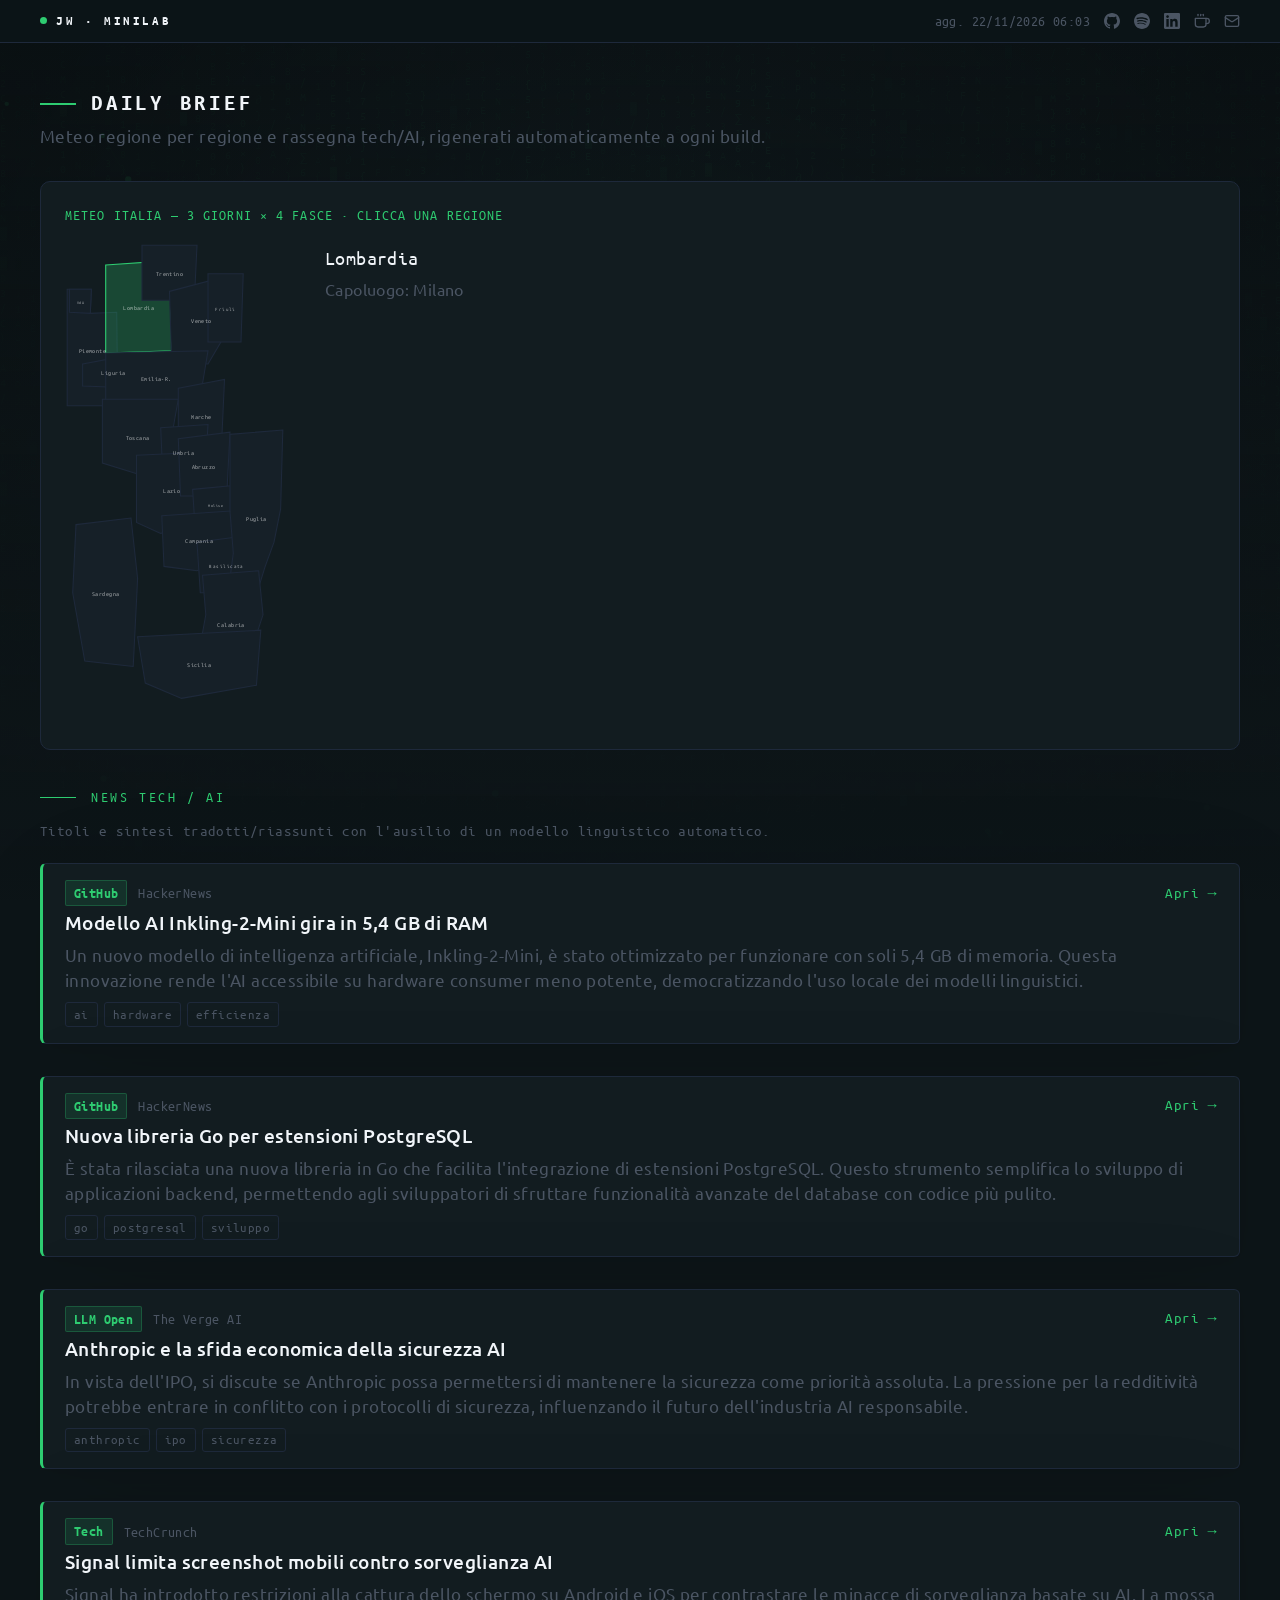
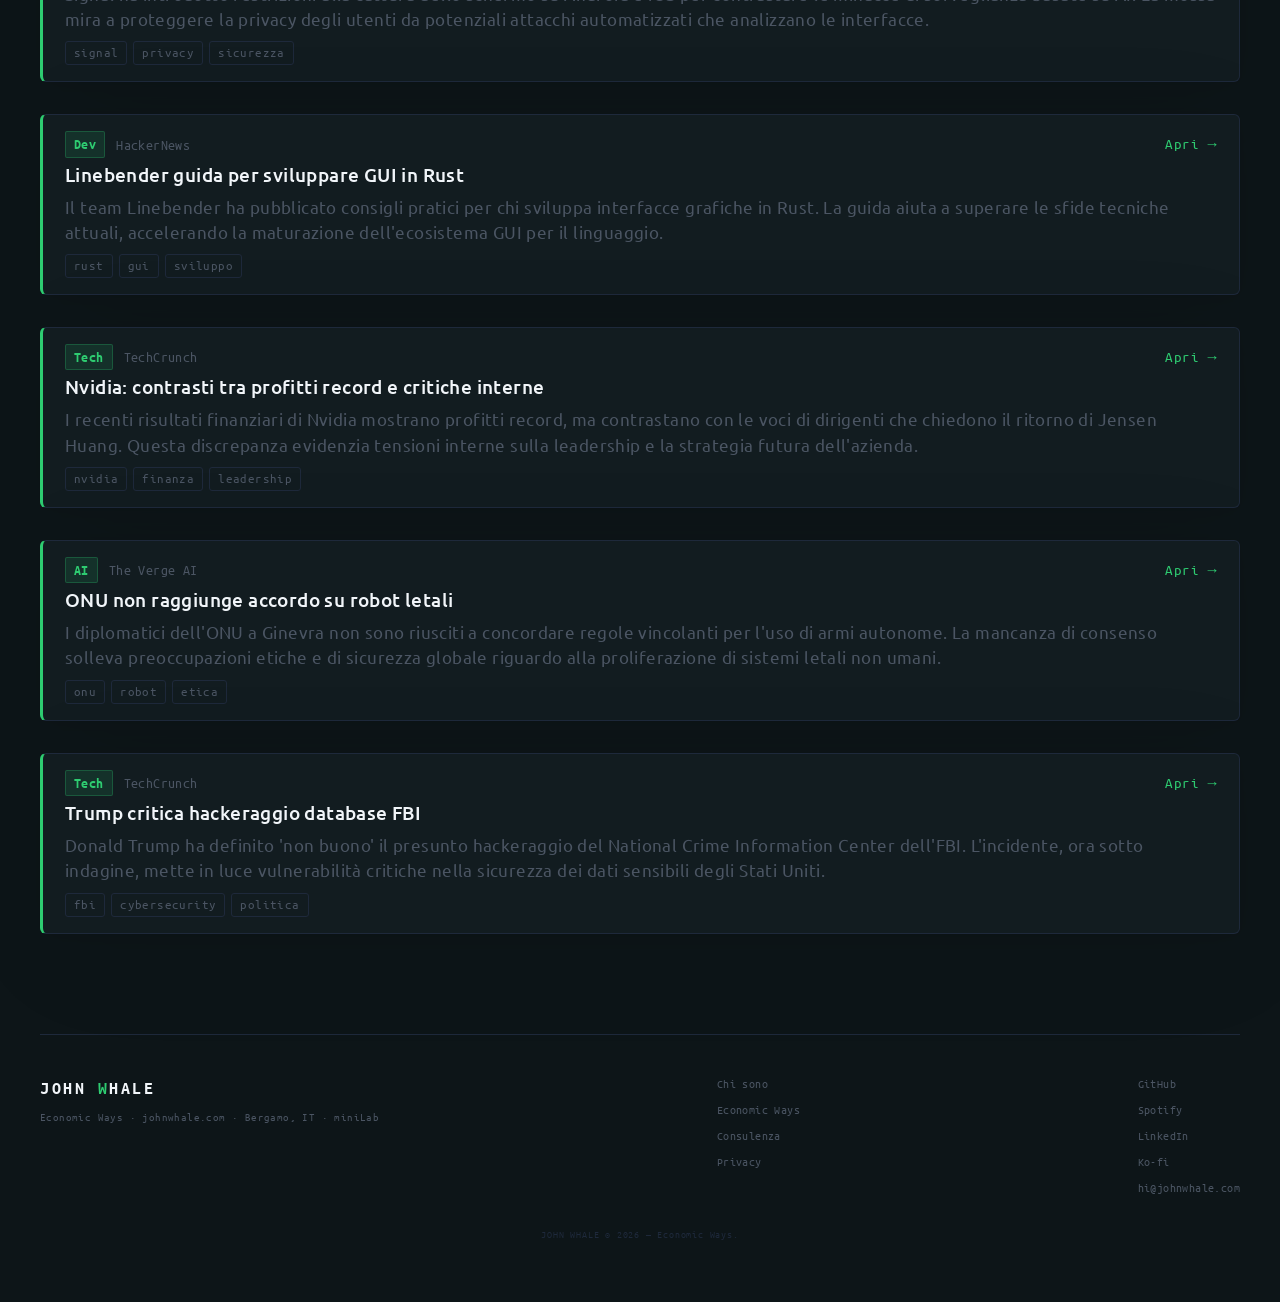
==== commit 90a881e9: "miniLab: aggiornamento 2026-11-22 05:03 UTC" ====
--- a/miniLab/index.html
+++ b/miniLab/index.html
@@ -128,7 +128,7 @@
     .page-sub { font-size: 0.86rem; color: var(--jw-muted); line-height: 1.6; margin: 0 0 1.6rem; }
   </style>
 
-  <script>window.LAB_DATA = {"generato_il": "21/11/2026 06:04", "regioni": [{"id": "vda", "name": "Valle d'Aosta", "capital": "Aosta", "lat": 45.737, "lon": 7.315}, {"id": "pie", "name": "Piemonte", "capital": "Torino", "lat": 45.063, "lon": 7.671}, {"id": "lig", "name": "Liguria", "capital": "Genova", "lat": 44.405, "lon": 8.946}, {"id": "lom", "name": "Lombardia", "capital": "Milano", "lat": 45.464, "lon": 9.19}, {"id": "taa", "name": "Trentino-A.A.", "capital": "Trento", "lat": 46.07, "lon": 11.119}, {"id": "ven", "name": "Veneto", "capital": "Venezia", "lat": 45.438, "lon": 12.327}, {"id": "fvg", "name": "Friuli-V.G.", "capital": "Trieste", "lat": 45.649, "lon": 13.777}, {"id": "emr", "name": "Emilia-Romagna", "capital": "Bologna", "lat": 44.493, "lon": 11.343}, {"id": "tos", "name": "Toscana", "capital": "Firenze", "lat": 43.771, "lon": 11.254}, {"id": "mar", "name": "Marche", "capital": "Ancona", "lat": 43.616, "lon": 13.516}, {"id": "umb", "name": "Umbria", "capital": "Perugia", "lat": 43.11, "lon": 12.389}, {"id": "laz", "name": "Lazio", "capital": "Roma", "lat": 41.894, "lon": 12.482}, {"id": "abr", "name": "Abruzzo", "capital": "L'Aquila", "lat": 42.354, "lon": 13.395}, {"id": "mol", "name": "Molise", "capital": "Campobasso", "lat": 41.562, "lon": 14.656}, {"id": "cam", "name": "Campania", "capital": "Napoli", "lat": 40.852, "lon": 14.268}, {"id": "bas", "name": "Basilicata", "capital": "Potenza", "lat": 40.639, "lon": 15.806}, {"id": "pug", "name": "Puglia", "capital": "Bari", "lat": 41.117, "lon": 16.872}, {"id": "cal", "name": "Calabria", "capital": "Catanzaro", "lat": 38.91, "lon": 16.587}, {"id": "sic", "name": "Sicilia", "capital": "Palermo", "lat": 38.114, "lon": 13.361}, {"id": "sar", "name": "Sardegna", "capital": "Cagliari", "lat": 39.223, "lon": 9.122}], "news": [{"titolo": "Daniel Ek backs AI researcher’s fusion power startup. Here’s what they’re building.", "link": "https://techcrunch.com/2026/11/20/daniel-ek-backs-ai-researchers-fusion-power-startup-heres-what-theyre-building/", "fonte": "TechCrunch", "argomento": "Sovranità EU", "sunto": "Spotify founder Daniel Ek is backing Europa Fusion, a fusion power startup founded by an AI researcher. Here's what the startup is building.", "pubblicato_il": "2026-11-20T19:53:41", "titolo_it": "Daniel Ek investe in startup di fusione nucleare", "sunto_it": "Il fondatore di Spotify Daniel Ek sostiene Europa Fusion, una startup di energia a fusione guidata da un ricercatore di intelligenza artificiale. L'investimento segnala un crescente interesse del settore tech nelle tecnologie energetiche avanzate.", "tags": ["fusione", "energia", "investimenti"]}, {"titolo": "Anthropic mathematician claims to have solved prestigious Millennium Prize problem with Claude", "link": "https://www.theverge.com/ai-artificial-intelligence/1010051/anthropic-riemann-hypothesis-millennium-prize-problem", "fonte": "The Verge AI", "argomento": "LLM Open", "sunto": "Anthropic mathematician Levent Alp&#246;ge claims he has proved the Riemann hypothesis, one of mathematics's most notoriously difficult problems, with the help of Claude, cracking a puzzle that has eluded some of the world's best mathematic", "pubblicato_il": "2026-11-20T16:34:13", "titolo_it": "Matematico Anthropic afferma di aver risolto ipotesi di Riemann", "sunto_it": "Levent Alpöge, matematico di Anthropic, sostiene di aver dimostrato l'ipotesi di Riemann, uno dei problemi matematici più difficili, con l'aiuto dell'AI Claude. L'affermazione, se verificata, rappresenterebbe una svolta storica per la matematica e l'intelligenza artificiale.", "tags": ["anthropic", "matematica", "ai"]}, {"titolo": "Startup sues Apple in India over tap-to-share contacts feature", "link": "https://techcrunch.com/2026/11/20/startup-sues-apple-in-india-over-tap-to-share-contacts-feature/", "fonte": "TechCrunch", "argomento": "Tech", "sunto": "A U.S. startup is seeking $162 million in damages and an injunction to impact iPhone and Apple Watch imports to India.", "pubblicato_il": "2026-11-21T04:00:00", "titolo_it": "Startup fa causa ad Apple in India per contatti", "sunto_it": "Una startup statunitense ha citato in giudizio Apple in India, chiedendo 162 milioni di dollari per la funzione di condivisione contatti. La causa mira a bloccare l'importazione di iPhone e Apple Watch nel paese.", "tags": ["apple", "legalità", "india"]}, {"titolo": "Re: Riemann", "link": "https://borretti.me/article/re-riemann", "fonte": "HackerNews", "argomento": "Dev", "sunto": "Article URL: https://borretti.me/article/re-riemann\nComments URL: https://news.ycombinator.com/item?id=50583982\nPoints: 183\n# Comments: 175", "pubblicato_il": "2026-11-20T23:42:44", "titolo_it": "Discussione HackerNews sulla congettura di Riemann", "sunto_it": "Un articolo su HackerNews analizza le implicazioni della presunta dimostrazione dell'ipotesi di Riemann da parte di un matematico di Anthropic. La comunità tecnica discute la validità scientifica e le potenziali conseguenze dell'uso dell'AI in matematica.", "tags": ["riemann", "matematica", "hackernews"]}, {"titolo": "NINLIVE: The Nine Inch Nails live archive", "link": "https://ninlive.com/", "fonte": "HackerNews", "argomento": "Dev", "sunto": "Article URL: https://ninlive.com/\nComments URL: https://news.ycombinator.com/item?id=50583274\nPoints: 179\n# Comments: 43", "pubblicato_il": "2026-11-20T22:30:47", "titolo_it": "Lanciato archivio live dei Nine Inch Nails", "sunto_it": "È stato lanciato NINLIVE, un archivio digitale dedicato ai concerti live dei Nine Inch Nails. La piattaforma permette ai fan di accedere a registrazioni storiche, riscuotendo grande successo e interesse nella community online.", "tags": ["musica", "archivio", "nin"]}, {"titolo": "Nasdaq erases all 2026 gains", "link": "https://www.cnbc.com/2026/11/19/stock-market-today-live-updates.html", "fonte": "HackerNews", "argomento": "Dev", "sunto": "Article URL: https://www.cnbc.com/2026/11/19/stock-market-today-live-updates.html\nComments URL: https://news.ycombinator.com/item?id=50583254\nPoints: 128\n# Comments: 61", "pubblicato_il": "2026-11-20T22:29:06", "titolo_it": "Nasdaq perde tutti i guadagni del 2026", "sunto_it": "L'indice Nasdaq ha azzerato tutti i profitti accumulati nel 2026 a causa di un recente crollo dei mercati. La situazione riflette la crescente incertezza degli investitori riguardo alla sostenibilità delle valutazioni tecnologiche attuali.", "tags": ["nasdaq", "mercati", "finanza"]}, {"titolo": "Experts warn: Nearly everyone in AI is susceptible to a honey-trap scheme right now", "link": "https://techcrunch.com/2026/11/20/experts-warn-nearly-everyone-in-ai-is-susceptible-to-a-honey-trap-scheme-right-now/", "fonte": "TechCrunch", "argomento": "Tech", "sunto": "Techies are building technology that can advance all aspects of the world — but can they protect their hearts? That's the vulnerability that honey pots exploit.", "pubblicato_il": "2026-11-20T20:58:29", "titolo_it": "Esperti avvertono su truffe romantiche mirate agli AI", "sunto_it": "Gli esperti di sicurezza avvertono che i professionisti del settore AI sono particolarmente vulnerabili a schemi di truffa romantica, noti come honey-trap. La complessità tecnologica non protegge da manipolazioni psicologiche mirate a sfruttare la fiducia.", "tags": ["sicurezza", "truffe", "ai"]}, {"titolo": "US SEC's Nvidia probe is examining potential accounting issues – sources", "link": "https://www.marketscreener.com/news/us-sec-s-nvidia-probe-is-examining-potential-accounting-issues-sources-say-ce785ed3dd8ff627", "fonte": "HackerNews", "argomento": "Dev", "sunto": "Article URL: https://www.marketscreener.com/news/us-sec-s-nvidia-probe-is-examining-potential-accounting-issues-sources-say-ce785ed3dd8ff627\nComments URL: https://news.ycombinator.com/item?id=50581438\nPoints: 266\n# Comments: 140", "pubblicato_il": "2026-11-20T20:22:41", "titolo_it": "SEC indaga su possibili problemi contabili di Nvidia", "sunto_it": "La Securities and Exchange Commission degli Stati Uniti sta esaminando potenziali irregolarità contabili presso Nvidia. L'indagine potrebbe avere ripercussioni significative sulle azioni del colosso dei semiconduttori e sulla fiducia degli investitori.", "tags": ["nvidia", "sec", "contabilità"]}]};</script>
+  <script>window.LAB_DATA = {"generato_il": "22/11/2026 06:03", "regioni": [{"id": "vda", "name": "Valle d'Aosta", "capital": "Aosta", "lat": 45.737, "lon": 7.315}, {"id": "pie", "name": "Piemonte", "capital": "Torino", "lat": 45.063, "lon": 7.671}, {"id": "lig", "name": "Liguria", "capital": "Genova", "lat": 44.405, "lon": 8.946}, {"id": "lom", "name": "Lombardia", "capital": "Milano", "lat": 45.464, "lon": 9.19}, {"id": "taa", "name": "Trentino-A.A.", "capital": "Trento", "lat": 46.07, "lon": 11.119}, {"id": "ven", "name": "Veneto", "capital": "Venezia", "lat": 45.438, "lon": 12.327}, {"id": "fvg", "name": "Friuli-V.G.", "capital": "Trieste", "lat": 45.649, "lon": 13.777}, {"id": "emr", "name": "Emilia-Romagna", "capital": "Bologna", "lat": 44.493, "lon": 11.343}, {"id": "tos", "name": "Toscana", "capital": "Firenze", "lat": 43.771, "lon": 11.254}, {"id": "mar", "name": "Marche", "capital": "Ancona", "lat": 43.616, "lon": 13.516}, {"id": "umb", "name": "Umbria", "capital": "Perugia", "lat": 43.11, "lon": 12.389}, {"id": "laz", "name": "Lazio", "capital": "Roma", "lat": 41.894, "lon": 12.482}, {"id": "abr", "name": "Abruzzo", "capital": "L'Aquila", "lat": 42.354, "lon": 13.395}, {"id": "mol", "name": "Molise", "capital": "Campobasso", "lat": 41.562, "lon": 14.656}, {"id": "cam", "name": "Campania", "capital": "Napoli", "lat": 40.852, "lon": 14.268}, {"id": "bas", "name": "Basilicata", "capital": "Potenza", "lat": 40.639, "lon": 15.806}, {"id": "pug", "name": "Puglia", "capital": "Bari", "lat": 41.117, "lon": 16.872}, {"id": "cal", "name": "Calabria", "capital": "Catanzaro", "lat": 38.91, "lon": 16.587}, {"id": "sic", "name": "Sicilia", "capital": "Palermo", "lat": 38.114, "lon": 13.361}, {"id": "sar", "name": "Sardegna", "capital": "Cagliari", "lat": 39.223, "lon": 9.122}], "news": [{"titolo": "Inkling-2-Mini in 5.4 GB Memory", "link": "https://github.com/ShinMegamiBoson/lookatmyquant", "fonte": "HackerNews", "argomento": "GitHub", "sunto": "Article URL: https://github.com/ShinMegamiBoson/lookatmyquant\nComments URL: https://news.ycombinator.com/item?id=50591853\nPoints: 401\n# Comments: 101", "pubblicato_il": "2026-11-21T18:02:19", "titolo_it": "Modello AI Inkling-2-Mini gira in 5,4 GB di RAM", "sunto_it": "Un nuovo modello di intelligenza artificiale, Inkling-2-Mini, è stato ottimizzato per funzionare con soli 5,4 GB di memoria. Questa innovazione rende l'AI accessibile su hardware consumer meno potente, democratizzando l'uso locale dei modelli linguistici.", "tags": ["ai", "hardware", "efficienza"]}, {"titolo": "PostgreSQL Extensions in Go", "link": "https://jespino.github.io/gopgext/", "fonte": "HackerNews", "argomento": "GitHub", "sunto": "Article URL: https://jespino.github.io/gopgext/\nComments URL: https://news.ycombinator.com/item?id=50591260\nPoints: 132\n# Comments: 23", "pubblicato_il": "2026-11-21T17:08:04", "titolo_it": "Nuova libreria Go per estensioni PostgreSQL", "sunto_it": "È stata rilasciata una nuova libreria in Go che facilita l'integrazione di estensioni PostgreSQL. Questo strumento semplifica lo sviluppo di applicazioni backend, permettendo agli sviluppatori di sfruttare funzionalità avanzate del database con codice più pulito.", "tags": ["go", "postgresql", "sviluppo"]}, {"titolo": "Can Anthropic afford to put safety first?", "link": "https://www.theverge.com/podcast/1038701/anthropic-ipo-ai-safety-openai-nvidia-structure", "fonte": "The Verge AI", "argomento": "LLM Open", "sunto": "Today, I’m talking with Hayden Field, The Verge’s senior AI reporter, about the Anthropic IPO for the third and final episode in our series about AI in real life. The AI lab behind Claude went public on the Nasdaq last Thursday. The numbers", "pubblicato_il": "2026-11-21T15:00:00", "titolo_it": "Anthropic e la sfida economica della sicurezza AI", "sunto_it": "In vista dell'IPO, si discute se Anthropic possa permettersi di mantenere la sicurezza come priorità assoluta. La pressione per la redditività potrebbe entrare in conflitto con i protocolli di sicurezza, influenzando il futuro dell'industria AI responsabile.", "tags": ["anthropic", "ipo", "sicurezza"]}, {"titolo": "Signal restricts mobile screenshots as it confronts ‘existential threat’ of AI surveillance", "link": "https://techcrunch.com/2026/11/21/signal-restricts-mobile-screenshots-as-it-confronts-existential-threat-of-ai-surveillance/", "fonte": "TechCrunch", "argomento": "Tech", "sunto": "Signal is limiting users' ability to take screenshots in both its Android and iOS apps.", "pubblicato_il": "2026-11-21T21:37:10", "titolo_it": "Signal limita screenshot mobili contro sorveglianza AI", "sunto_it": "Signal ha introdotto restrizioni alla cattura dello schermo su Android e iOS per contrastare le minacce di sorveglianza basate su AI. La mossa mira a proteggere la privacy degli utenti da potenziali attacchi automatizzati che analizzano le interfacce.", "tags": ["signal", "privacy", "sicurezza"]}, {"titolo": "Advice for the next 100 Rust GUIs", "link": "https://linebender.org/blog/next-100-guis/", "fonte": "HackerNews", "argomento": "Dev", "sunto": "Article URL: https://linebender.org/blog/next-100-guis/\nComments URL: https://news.ycombinator.com/item?id=50593737\nPoints: 116\n# Comments: 26", "pubblicato_il": "2026-11-21T21:17:53", "titolo_it": "Linebender guida per sviluppare GUI in Rust", "sunto_it": "Il team Linebender ha pubblicato consigli pratici per chi sviluppa interfacce grafiche in Rust. La guida aiuta a superare le sfide tecniche attuali, accelerando la maturazione dell'ecosistema GUI per il linguaggio.", "tags": ["rust", "gui", "sviluppo"]}, {"titolo": "A tale of two Nvidias", "link": "https://techcrunch.com/2026/11/21/a-tale-of-two-nvidias/", "fonte": "TechCrunch", "argomento": "Tech", "sunto": "We got two very different pictures of Nvidia —  the company’s latest earnings report vs. the tech executives loudly calling for Jensen Huang’s return.", "pubblicato_il": "2026-11-21T21:07:42", "titolo_it": "Nvidia: contrasti tra profitti record e critiche interne", "sunto_it": "I recenti risultati finanziari di Nvidia mostrano profitti record, ma contrastano con le voci di dirigenti che chiedono il ritorno di Jensen Huang. Questa discrepanza evidenzia tensioni interne sulla leadership e la strategia futura dell'azienda.", "tags": ["nvidia", "finanza", "leadership"]}, {"titolo": "The UN fails to agree on rules regulating ‘killer robots’", "link": "https://www.theverge.com/tech/1039554/un-regulations-killer-robots", "fonte": "The Verge AI", "argomento": "AI", "sunto": "One of the items on the agenda for UN diplomats meeting in Geneva this week was working towards rules regarding the use of autonomous weapons, or so-called \"killer robots.\" Eventually, representatives left the meetings agreeing to \"start di", "pubblicato_il": "2026-11-21T20:03:37", "titolo_it": "ONU non raggiunge accordo su robot letali", "sunto_it": "I diplomatici dell'ONU a Ginevra non sono riusciti a concordare regole vincolanti per l'uso di armi autonome. La mancanza di consenso solleva preoccupazioni etiche e di sicurezza globale riguardo alla proliferazione di sistemi letali non umani.", "tags": ["onu", "robot", "etica"]}, {"titolo": "Trump says reported FBI database hack is ‘not good’", "link": "https://techcrunch.com/2026/11/21/trump-says-reported-fbi-database-hack-is-not-good/", "fonte": "TechCrunch", "argomento": "Tech", "sunto": "The FBI is reportedly investigating a hack of the National Crime Information Center.", "pubblicato_il": "2026-11-21T18:44:53", "titolo_it": "Trump critica hackeraggio database FBI", "sunto_it": "Donald Trump ha definito 'non buono' il presunto hackeraggio del National Crime Information Center dell'FBI. L'incidente, ora sotto indagine, mette in luce vulnerabilità critiche nella sicurezza dei dati sensibili degli Stati Uniti.", "tags": ["fbi", "cybersecurity", "politica"]}]};</script>
 </head>
 
 <body x-data="labApp()" x-init="init()">
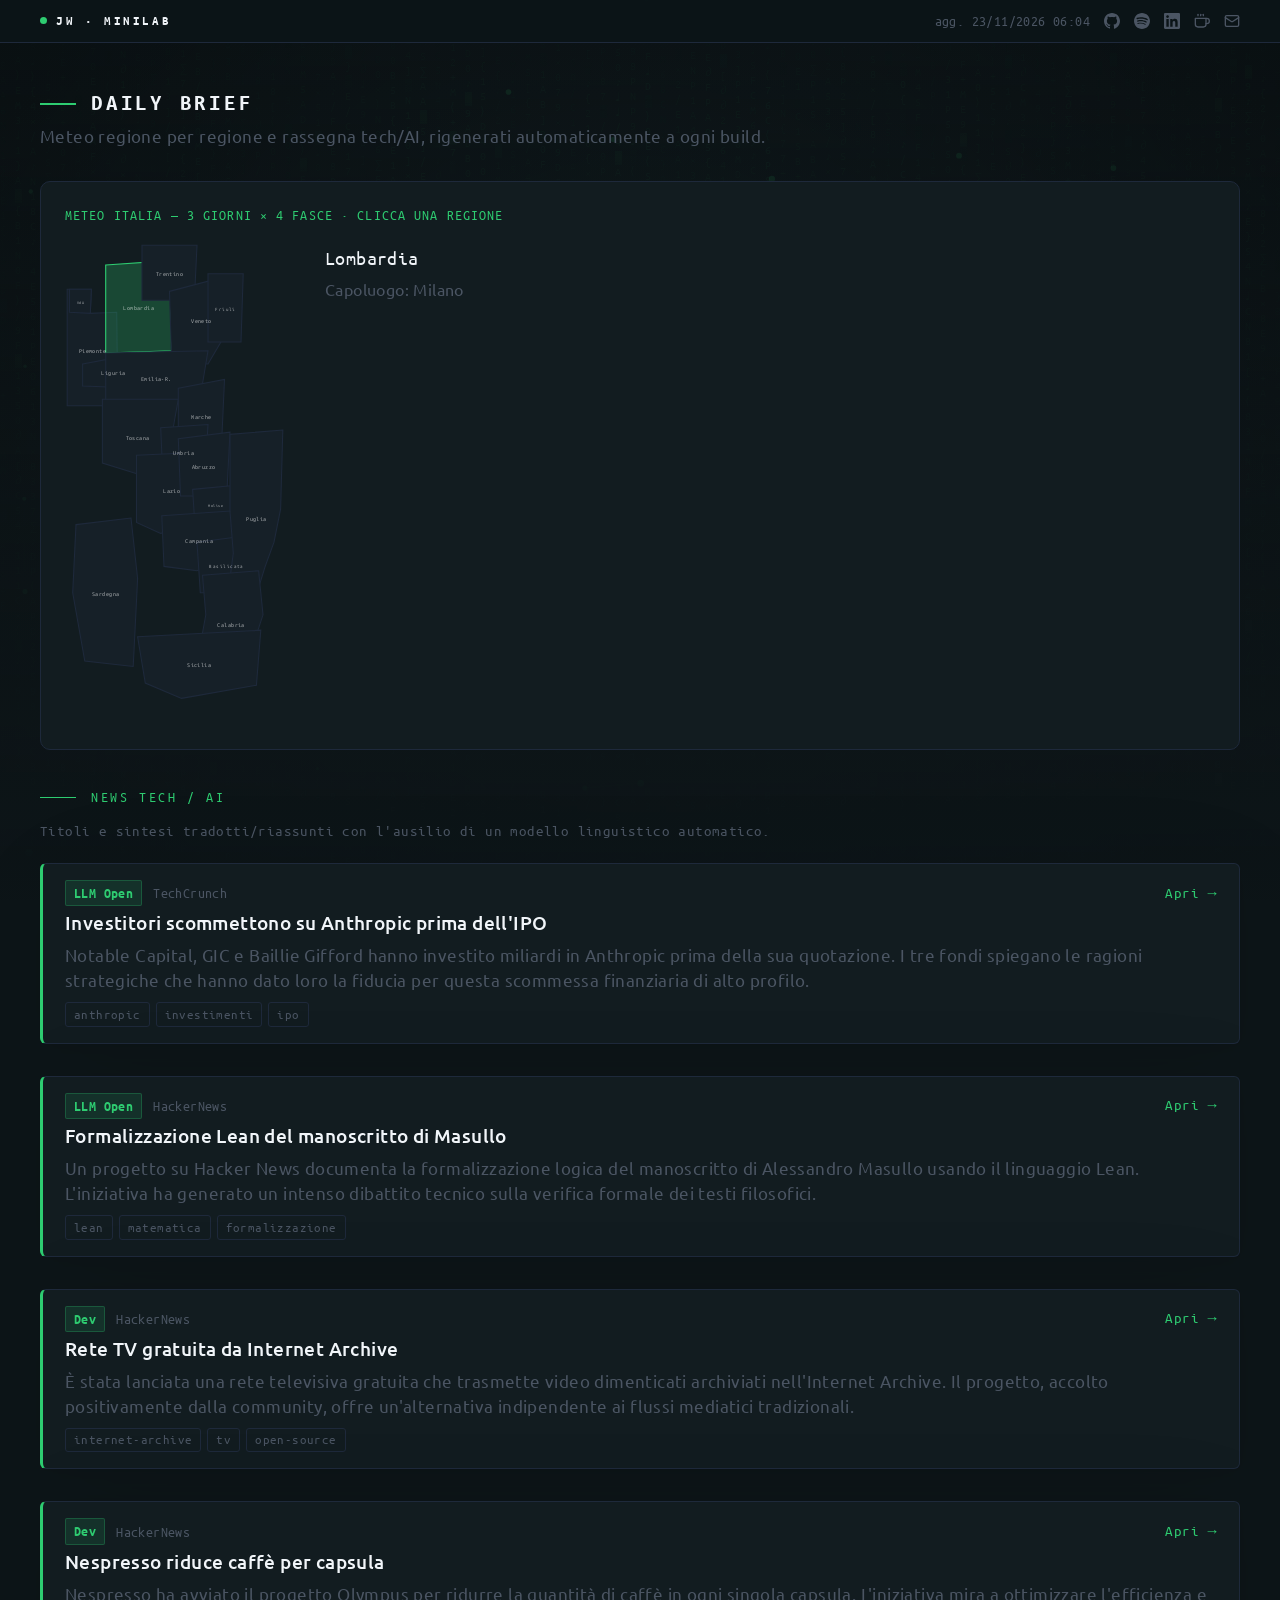
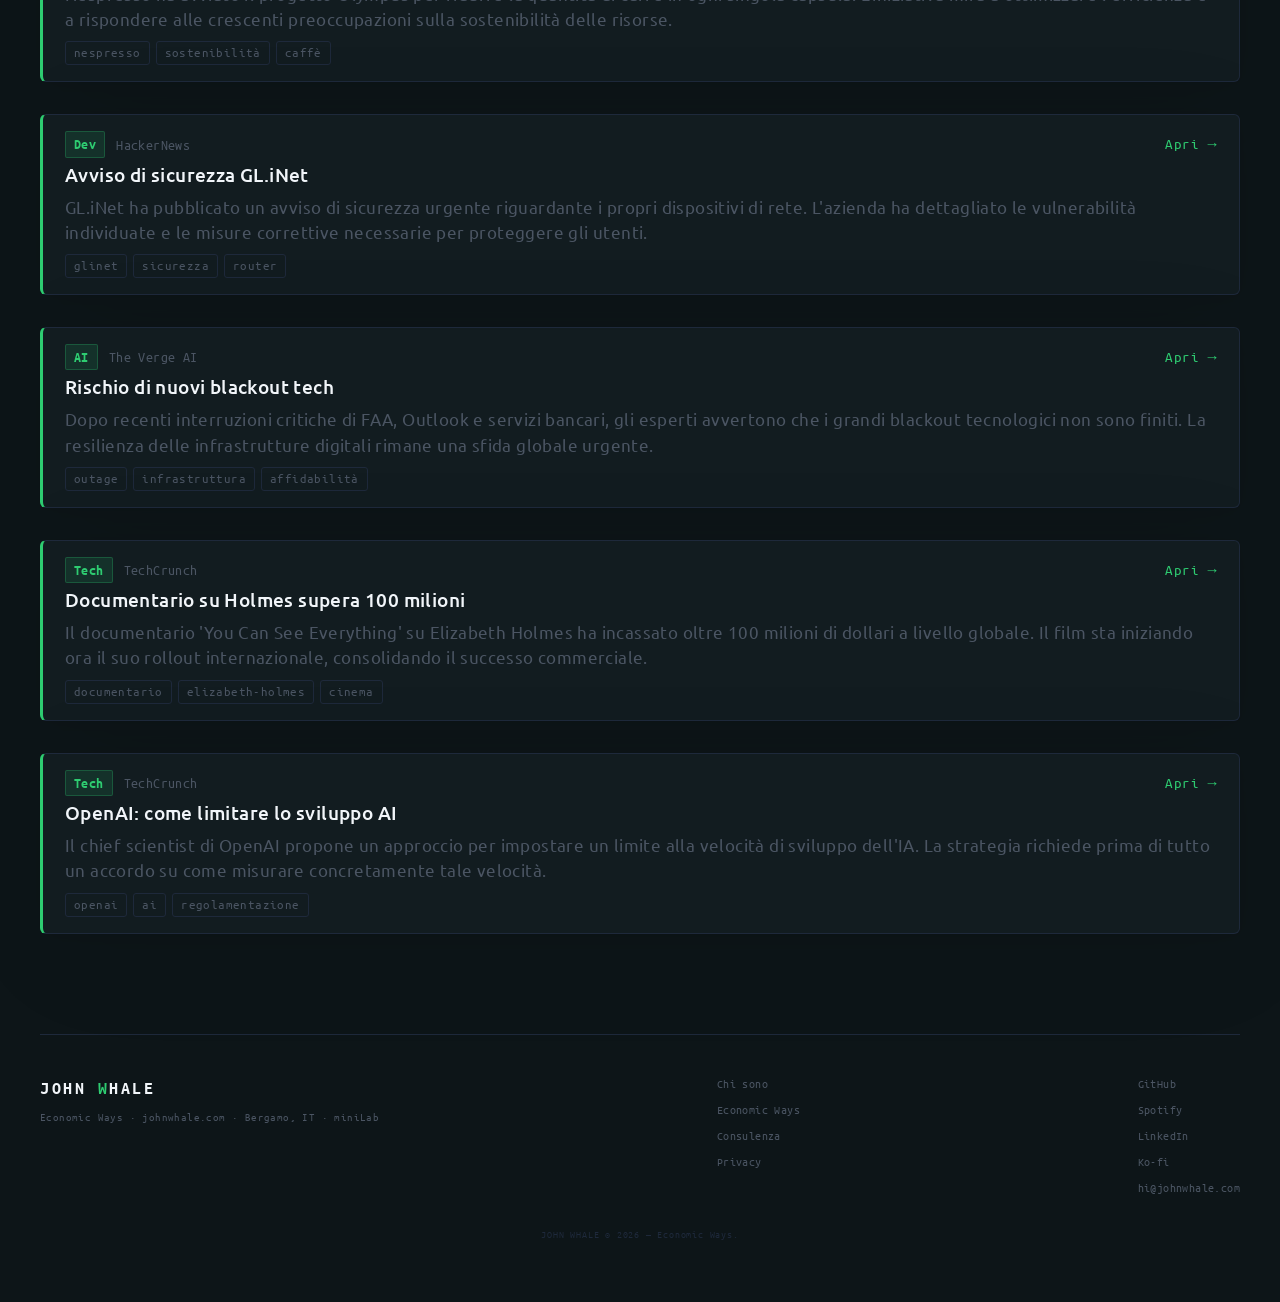
==== commit 261735c9: "miniLab: aggiornamento 2026-11-23 05:04 UTC" ====
--- a/miniLab/index.html
+++ b/miniLab/index.html
@@ -128,7 +128,7 @@
     .page-sub { font-size: 0.86rem; color: var(--jw-muted); line-height: 1.6; margin: 0 0 1.6rem; }
   </style>
 
-  <script>window.LAB_DATA = {"generato_il": "22/11/2026 06:03", "regioni": [{"id": "vda", "name": "Valle d'Aosta", "capital": "Aosta", "lat": 45.737, "lon": 7.315}, {"id": "pie", "name": "Piemonte", "capital": "Torino", "lat": 45.063, "lon": 7.671}, {"id": "lig", "name": "Liguria", "capital": "Genova", "lat": 44.405, "lon": 8.946}, {"id": "lom", "name": "Lombardia", "capital": "Milano", "lat": 45.464, "lon": 9.19}, {"id": "taa", "name": "Trentino-A.A.", "capital": "Trento", "lat": 46.07, "lon": 11.119}, {"id": "ven", "name": "Veneto", "capital": "Venezia", "lat": 45.438, "lon": 12.327}, {"id": "fvg", "name": "Friuli-V.G.", "capital": "Trieste", "lat": 45.649, "lon": 13.777}, {"id": "emr", "name": "Emilia-Romagna", "capital": "Bologna", "lat": 44.493, "lon": 11.343}, {"id": "tos", "name": "Toscana", "capital": "Firenze", "lat": 43.771, "lon": 11.254}, {"id": "mar", "name": "Marche", "capital": "Ancona", "lat": 43.616, "lon": 13.516}, {"id": "umb", "name": "Umbria", "capital": "Perugia", "lat": 43.11, "lon": 12.389}, {"id": "laz", "name": "Lazio", "capital": "Roma", "lat": 41.894, "lon": 12.482}, {"id": "abr", "name": "Abruzzo", "capital": "L'Aquila", "lat": 42.354, "lon": 13.395}, {"id": "mol", "name": "Molise", "capital": "Campobasso", "lat": 41.562, "lon": 14.656}, {"id": "cam", "name": "Campania", "capital": "Napoli", "lat": 40.852, "lon": 14.268}, {"id": "bas", "name": "Basilicata", "capital": "Potenza", "lat": 40.639, "lon": 15.806}, {"id": "pug", "name": "Puglia", "capital": "Bari", "lat": 41.117, "lon": 16.872}, {"id": "cal", "name": "Calabria", "capital": "Catanzaro", "lat": 38.91, "lon": 16.587}, {"id": "sic", "name": "Sicilia", "capital": "Palermo", "lat": 38.114, "lon": 13.361}, {"id": "sar", "name": "Sardegna", "capital": "Cagliari", "lat": 39.223, "lon": 9.122}], "news": [{"titolo": "Inkling-2-Mini in 5.4 GB Memory", "link": "https://github.com/ShinMegamiBoson/lookatmyquant", "fonte": "HackerNews", "argomento": "GitHub", "sunto": "Article URL: https://github.com/ShinMegamiBoson/lookatmyquant\nComments URL: https://news.ycombinator.com/item?id=50591853\nPoints: 401\n# Comments: 101", "pubblicato_il": "2026-11-21T18:02:19", "titolo_it": "Modello AI Inkling-2-Mini gira in 5,4 GB di RAM", "sunto_it": "Un nuovo modello di intelligenza artificiale, Inkling-2-Mini, è stato ottimizzato per funzionare con soli 5,4 GB di memoria. Questa innovazione rende l'AI accessibile su hardware consumer meno potente, democratizzando l'uso locale dei modelli linguistici.", "tags": ["ai", "hardware", "efficienza"]}, {"titolo": "PostgreSQL Extensions in Go", "link": "https://jespino.github.io/gopgext/", "fonte": "HackerNews", "argomento": "GitHub", "sunto": "Article URL: https://jespino.github.io/gopgext/\nComments URL: https://news.ycombinator.com/item?id=50591260\nPoints: 132\n# Comments: 23", "pubblicato_il": "2026-11-21T17:08:04", "titolo_it": "Nuova libreria Go per estensioni PostgreSQL", "sunto_it": "È stata rilasciata una nuova libreria in Go che facilita l'integrazione di estensioni PostgreSQL. Questo strumento semplifica lo sviluppo di applicazioni backend, permettendo agli sviluppatori di sfruttare funzionalità avanzate del database con codice più pulito.", "tags": ["go", "postgresql", "sviluppo"]}, {"titolo": "Can Anthropic afford to put safety first?", "link": "https://www.theverge.com/podcast/1038701/anthropic-ipo-ai-safety-openai-nvidia-structure", "fonte": "The Verge AI", "argomento": "LLM Open", "sunto": "Today, I’m talking with Hayden Field, The Verge’s senior AI reporter, about the Anthropic IPO for the third and final episode in our series about AI in real life. The AI lab behind Claude went public on the Nasdaq last Thursday. The numbers", "pubblicato_il": "2026-11-21T15:00:00", "titolo_it": "Anthropic e la sfida economica della sicurezza AI", "sunto_it": "In vista dell'IPO, si discute se Anthropic possa permettersi di mantenere la sicurezza come priorità assoluta. La pressione per la redditività potrebbe entrare in conflitto con i protocolli di sicurezza, influenzando il futuro dell'industria AI responsabile.", "tags": ["anthropic", "ipo", "sicurezza"]}, {"titolo": "Signal restricts mobile screenshots as it confronts ‘existential threat’ of AI surveillance", "link": "https://techcrunch.com/2026/11/21/signal-restricts-mobile-screenshots-as-it-confronts-existential-threat-of-ai-surveillance/", "fonte": "TechCrunch", "argomento": "Tech", "sunto": "Signal is limiting users' ability to take screenshots in both its Android and iOS apps.", "pubblicato_il": "2026-11-21T21:37:10", "titolo_it": "Signal limita screenshot mobili contro sorveglianza AI", "sunto_it": "Signal ha introdotto restrizioni alla cattura dello schermo su Android e iOS per contrastare le minacce di sorveglianza basate su AI. La mossa mira a proteggere la privacy degli utenti da potenziali attacchi automatizzati che analizzano le interfacce.", "tags": ["signal", "privacy", "sicurezza"]}, {"titolo": "Advice for the next 100 Rust GUIs", "link": "https://linebender.org/blog/next-100-guis/", "fonte": "HackerNews", "argomento": "Dev", "sunto": "Article URL: https://linebender.org/blog/next-100-guis/\nComments URL: https://news.ycombinator.com/item?id=50593737\nPoints: 116\n# Comments: 26", "pubblicato_il": "2026-11-21T21:17:53", "titolo_it": "Linebender guida per sviluppare GUI in Rust", "sunto_it": "Il team Linebender ha pubblicato consigli pratici per chi sviluppa interfacce grafiche in Rust. La guida aiuta a superare le sfide tecniche attuali, accelerando la maturazione dell'ecosistema GUI per il linguaggio.", "tags": ["rust", "gui", "sviluppo"]}, {"titolo": "A tale of two Nvidias", "link": "https://techcrunch.com/2026/11/21/a-tale-of-two-nvidias/", "fonte": "TechCrunch", "argomento": "Tech", "sunto": "We got two very different pictures of Nvidia —  the company’s latest earnings report vs. the tech executives loudly calling for Jensen Huang’s return.", "pubblicato_il": "2026-11-21T21:07:42", "titolo_it": "Nvidia: contrasti tra profitti record e critiche interne", "sunto_it": "I recenti risultati finanziari di Nvidia mostrano profitti record, ma contrastano con le voci di dirigenti che chiedono il ritorno di Jensen Huang. Questa discrepanza evidenzia tensioni interne sulla leadership e la strategia futura dell'azienda.", "tags": ["nvidia", "finanza", "leadership"]}, {"titolo": "The UN fails to agree on rules regulating ‘killer robots’", "link": "https://www.theverge.com/tech/1039554/un-regulations-killer-robots", "fonte": "The Verge AI", "argomento": "AI", "sunto": "One of the items on the agenda for UN diplomats meeting in Geneva this week was working towards rules regarding the use of autonomous weapons, or so-called \"killer robots.\" Eventually, representatives left the meetings agreeing to \"start di", "pubblicato_il": "2026-11-21T20:03:37", "titolo_it": "ONU non raggiunge accordo su robot letali", "sunto_it": "I diplomatici dell'ONU a Ginevra non sono riusciti a concordare regole vincolanti per l'uso di armi autonome. La mancanza di consenso solleva preoccupazioni etiche e di sicurezza globale riguardo alla proliferazione di sistemi letali non umani.", "tags": ["onu", "robot", "etica"]}, {"titolo": "Trump says reported FBI database hack is ‘not good’", "link": "https://techcrunch.com/2026/11/21/trump-says-reported-fbi-database-hack-is-not-good/", "fonte": "TechCrunch", "argomento": "Tech", "sunto": "The FBI is reportedly investigating a hack of the National Crime Information Center.", "pubblicato_il": "2026-11-21T18:44:53", "titolo_it": "Trump critica hackeraggio database FBI", "sunto_it": "Donald Trump ha definito 'non buono' il presunto hackeraggio del National Crime Information Center dell'FBI. L'incidente, ora sotto indagine, mette in luce vulnerabilità critiche nella sicurezza dei dati sensibili degli Stati Uniti.", "tags": ["fbi", "cybersecurity", "politica"]}]};</script>
+  <script>window.LAB_DATA = {"generato_il": "23/11/2026 06:04", "regioni": [{"id": "vda", "name": "Valle d'Aosta", "capital": "Aosta", "lat": 45.737, "lon": 7.315}, {"id": "pie", "name": "Piemonte", "capital": "Torino", "lat": 45.063, "lon": 7.671}, {"id": "lig", "name": "Liguria", "capital": "Genova", "lat": 44.405, "lon": 8.946}, {"id": "lom", "name": "Lombardia", "capital": "Milano", "lat": 45.464, "lon": 9.19}, {"id": "taa", "name": "Trentino-A.A.", "capital": "Trento", "lat": 46.07, "lon": 11.119}, {"id": "ven", "name": "Veneto", "capital": "Venezia", "lat": 45.438, "lon": 12.327}, {"id": "fvg", "name": "Friuli-V.G.", "capital": "Trieste", "lat": 45.649, "lon": 13.777}, {"id": "emr", "name": "Emilia-Romagna", "capital": "Bologna", "lat": 44.493, "lon": 11.343}, {"id": "tos", "name": "Toscana", "capital": "Firenze", "lat": 43.771, "lon": 11.254}, {"id": "mar", "name": "Marche", "capital": "Ancona", "lat": 43.616, "lon": 13.516}, {"id": "umb", "name": "Umbria", "capital": "Perugia", "lat": 43.11, "lon": 12.389}, {"id": "laz", "name": "Lazio", "capital": "Roma", "lat": 41.894, "lon": 12.482}, {"id": "abr", "name": "Abruzzo", "capital": "L'Aquila", "lat": 42.354, "lon": 13.395}, {"id": "mol", "name": "Molise", "capital": "Campobasso", "lat": 41.562, "lon": 14.656}, {"id": "cam", "name": "Campania", "capital": "Napoli", "lat": 40.852, "lon": 14.268}, {"id": "bas", "name": "Basilicata", "capital": "Potenza", "lat": 40.639, "lon": 15.806}, {"id": "pug", "name": "Puglia", "capital": "Bari", "lat": 41.117, "lon": 16.872}, {"id": "cal", "name": "Calabria", "capital": "Catanzaro", "lat": 38.91, "lon": 16.587}, {"id": "sic", "name": "Sicilia", "capital": "Palermo", "lat": 38.114, "lon": 13.361}, {"id": "sar", "name": "Sardegna", "capital": "Cagliari", "lat": 39.223, "lon": 9.122}], "news": [{"titolo": "How Notable Capital, GIC, and Baillie Gifford bet big on Anthropic before its IPO", "link": "https://techcrunch.com/2026/11/22/how-notable-capital-gic-and-baillie-gifford-bet-big-on-anthropic-before-its-ipo/", "fonte": "TechCrunch", "argomento": "LLM Open", "sunto": "Three significant backers share what gave them conviction to bet billions on Anthropic.", "pubblicato_il": "2026-11-23T01:25:53", "titolo_it": "Investitori scommettono su Anthropic prima dell'IPO", "sunto_it": "Notable Capital, GIC e Baillie Gifford hanno investito miliardi in Anthropic prima della sua quotazione. I tre fondi spiegano le ragioni strategiche che hanno dato loro la fiducia per questa scommessa finanziaria di alto profilo.", "tags": ["anthropic", "investimenti", "ipo"]}, {"titolo": "Progress map for the Lean formalization of Alessandro Masullo's manuscript", "link": "https://claude.ai/artifact/CtQyX8qfYAF822bgHJHHE3", "fonte": "HackerNews", "argomento": "LLM Open", "sunto": "Article URL: https://claude.ai/artifact/CtQyX8qfYAF822bgHJHHE3\nComments URL: https://news.ycombinator.com/item?id=50605045\nPoints: 187\n# Comments: 152", "pubblicato_il": "2026-11-22T23:12:10", "titolo_it": "Formalizzazione Lean del manoscritto di Masullo", "sunto_it": "Un progetto su Hacker News documenta la formalizzazione logica del manoscritto di Alessandro Masullo usando il linguaggio Lean. L'iniziativa ha generato un intenso dibattito tecnico sulla verifica formale dei testi filosofici.", "tags": ["lean", "matematica", "formalizzazione"]}, {"titolo": "Free alternative TV network built from the Internet Archive's forgotten videos", "link": "https://spelunkr.tv", "fonte": "HackerNews", "argomento": "Dev", "sunto": "Article URL: https://spelunkr.tv\nComments URL: https://news.ycombinator.com/item?id=50606192\nPoints: 257\n# Comments: 42", "pubblicato_il": "2026-11-23T01:13:51", "titolo_it": "Rete TV gratuita da Internet Archive", "sunto_it": "È stata lanciata una rete televisiva gratuita che trasmette video dimenticati archiviati nell'Internet Archive. Il progetto, accolto positivamente dalla community, offre un'alternativa indipendente ai flussi mediatici tradizionali.", "tags": ["internet-archive", "tv", "open-source"]}, {"titolo": "Nespresso's project to reduce grams of coffee per capsule", "link": "https://alvinbunk.wordpress.com/2026/11/01/nespresso-project-olympus/", "fonte": "HackerNews", "argomento": "Dev", "sunto": "Article URL: https://alvinbunk.wordpress.com/2026/11/01/nespresso-project-olympus/\nComments URL: https://news.ycombinator.com/item?id=50605479\nPoints: 129\n# Comments: 157", "pubblicato_il": "2026-11-22T23:57:45", "titolo_it": "Nespresso riduce caffè per capsula", "sunto_it": "Nespresso ha avviato il progetto Olympus per ridurre la quantità di caffè in ogni singola capsula. L'iniziativa mira a ottimizzare l'efficienza e a rispondere alle crescenti preoccupazioni sulla sostenibilità delle risorse.", "tags": ["nespresso", "sostenibilità", "caffè"]}, {"titolo": "GL.iNet Security Notice 2026-11-20", "link": "https://www.gl-inet.com/en-us/blogs/blog/glinet-security-notice-2026-11-20", "fonte": "HackerNews", "argomento": "Dev", "sunto": "Article URL: https://www.gl-inet.com/en-us/blogs/blog/glinet-security-notice-2026-11-20\nComments URL: https://news.ycombinator.com/item?id=50604988\nPoints: 135\n# Comments: 65", "pubblicato_il": "2026-11-22T23:06:37", "titolo_it": "Avviso di sicurezza GL.iNet", "sunto_it": "GL.iNet ha pubblicato un avviso di sicurezza urgente riguardante i propri dispositivi di rete. L'azienda ha dettagliato le vulnerabilità individuate e le misure correttive necessarie per proteggere gli utenti.", "tags": ["glinet", "sicurezza", "router"]}, {"titolo": "We haven’t seen the last of the major tech outages", "link": "https://www.theverge.com/tech/1039851/major-tech-outages", "fonte": "The Verge AI", "argomento": "AI", "sunto": "Over the last week or so, we have seen a nationwide FAA ground stop, a multi-day Outlook outage that brought entire companies to a standstill, and a banking outage at JPMorgan Chase. But the consensus is that there are more to come. Directo", "pubblicato_il": "2026-11-22T22:48:02", "titolo_it": "Rischio di nuovi blackout tech", "sunto_it": "Dopo recenti interruzioni critiche di FAA, Outlook e servizi bancari, gli esperti avvertono che i grandi blackout tecnologici non sono finiti. La resilienza delle infrastrutture digitali rimane una sfida globale urgente.", "tags": ["outage", "infrastruttura", "affidabilità"]}, {"titolo": "‘You Can See Everything’ has made more than $100M worldwide", "link": "https://techcrunch.com/2026/11/22/you-can-see-everything-has-made-more-than-100m-worldwide/", "fonte": "TechCrunch", "argomento": "Tech", "sunto": "The new Elizabeth Holmes documentary is just beginning to roll out internationally.", "pubblicato_il": "2026-11-22T21:42:48", "titolo_it": "Documentario su Holmes supera 100 milioni", "sunto_it": "Il documentario 'You Can See Everything' su Elizabeth Holmes ha incassato oltre 100 milioni di dollari a livello globale. Il film sta iniziando ora il suo rollout internazionale, consolidando il successo commerciale.", "tags": ["documentario", "elizabeth-holmes", "cinema"]}, {"titolo": "OpenAI’s chief scientist has thoughts on how to limit AI development", "link": "https://techcrunch.com/2026/11/22/openais-chief-scientist-has-thoughts-on-how-to-limit-ai-development/", "fonte": "TechCrunch", "argomento": "Tech", "sunto": "To establish a speed limit on AI development, you need to agree on how to measure speed.", "pubblicato_il": "2026-11-22T21:14:07", "titolo_it": "OpenAI: come limitare lo sviluppo AI", "sunto_it": "Il chief scientist di OpenAI propone un approccio per impostare un limite alla velocità di sviluppo dell'IA. La strategia richiede prima di tutto un accordo su come misurare concretamente tale velocità.", "tags": ["openai", "ai", "regolamentazione"]}]};</script>
 </head>
 
 <body x-data="labApp()" x-init="init()">
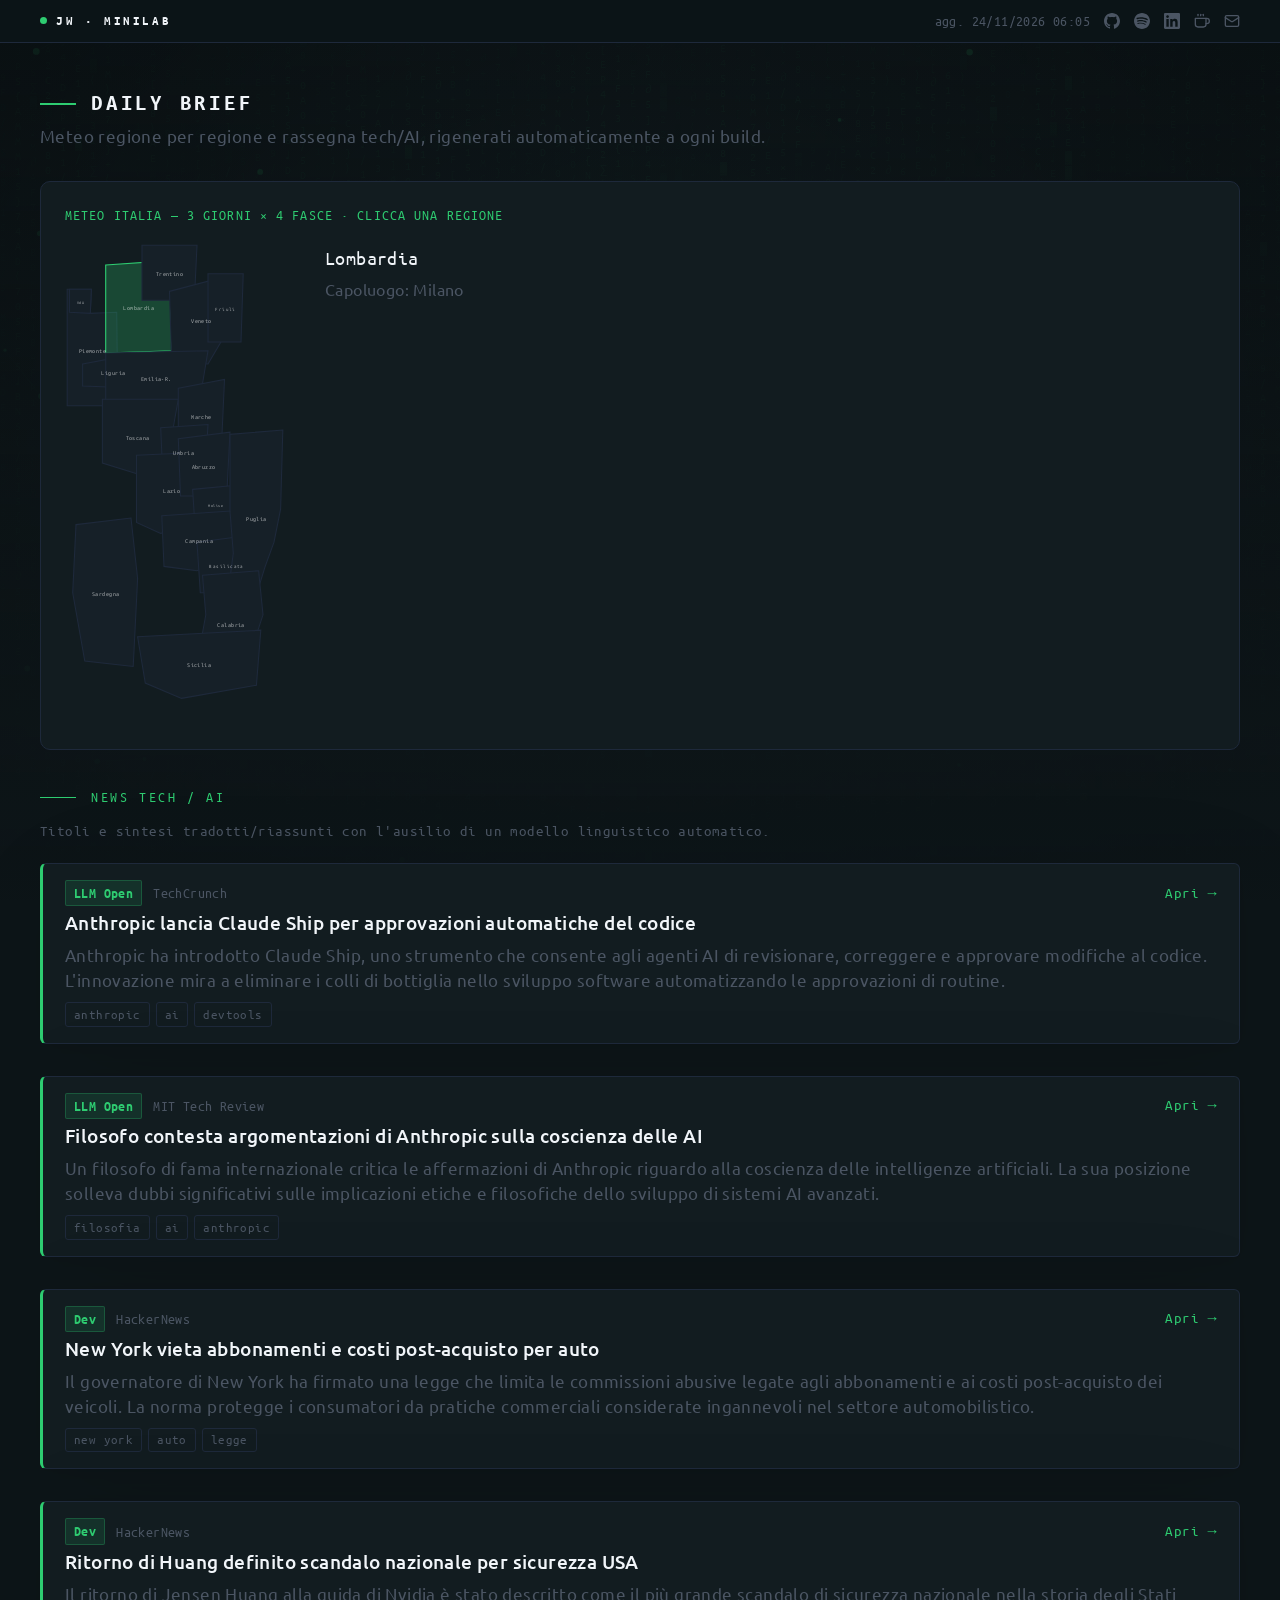
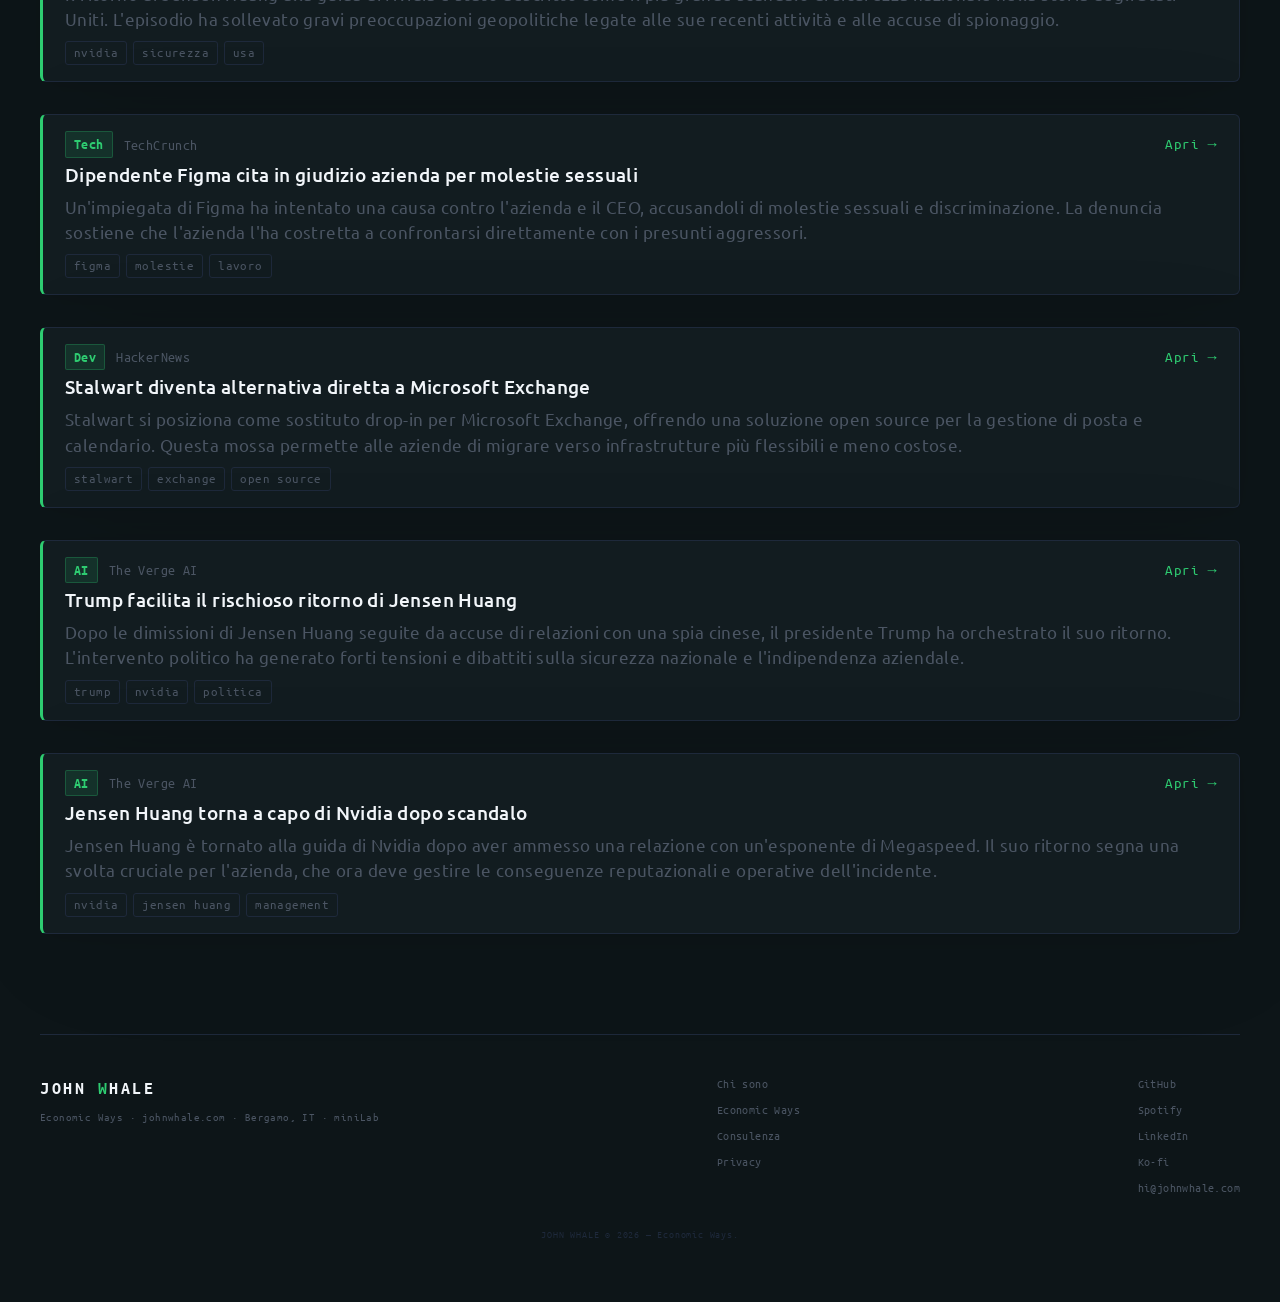
==== commit 5ff9070f: "miniLab: aggiornamento 2026-11-24 05:05 UTC" ====
--- a/miniLab/index.html
+++ b/miniLab/index.html
@@ -128,7 +128,7 @@
     .page-sub { font-size: 0.86rem; color: var(--jw-muted); line-height: 1.6; margin: 0 0 1.6rem; }
   </style>
 
-  <script>window.LAB_DATA = {"generato_il": "23/11/2026 06:04", "regioni": [{"id": "vda", "name": "Valle d'Aosta", "capital": "Aosta", "lat": 45.737, "lon": 7.315}, {"id": "pie", "name": "Piemonte", "capital": "Torino", "lat": 45.063, "lon": 7.671}, {"id": "lig", "name": "Liguria", "capital": "Genova", "lat": 44.405, "lon": 8.946}, {"id": "lom", "name": "Lombardia", "capital": "Milano", "lat": 45.464, "lon": 9.19}, {"id": "taa", "name": "Trentino-A.A.", "capital": "Trento", "lat": 46.07, "lon": 11.119}, {"id": "ven", "name": "Veneto", "capital": "Venezia", "lat": 45.438, "lon": 12.327}, {"id": "fvg", "name": "Friuli-V.G.", "capital": "Trieste", "lat": 45.649, "lon": 13.777}, {"id": "emr", "name": "Emilia-Romagna", "capital": "Bologna", "lat": 44.493, "lon": 11.343}, {"id": "tos", "name": "Toscana", "capital": "Firenze", "lat": 43.771, "lon": 11.254}, {"id": "mar", "name": "Marche", "capital": "Ancona", "lat": 43.616, "lon": 13.516}, {"id": "umb", "name": "Umbria", "capital": "Perugia", "lat": 43.11, "lon": 12.389}, {"id": "laz", "name": "Lazio", "capital": "Roma", "lat": 41.894, "lon": 12.482}, {"id": "abr", "name": "Abruzzo", "capital": "L'Aquila", "lat": 42.354, "lon": 13.395}, {"id": "mol", "name": "Molise", "capital": "Campobasso", "lat": 41.562, "lon": 14.656}, {"id": "cam", "name": "Campania", "capital": "Napoli", "lat": 40.852, "lon": 14.268}, {"id": "bas", "name": "Basilicata", "capital": "Potenza", "lat": 40.639, "lon": 15.806}, {"id": "pug", "name": "Puglia", "capital": "Bari", "lat": 41.117, "lon": 16.872}, {"id": "cal", "name": "Calabria", "capital": "Catanzaro", "lat": 38.91, "lon": 16.587}, {"id": "sic", "name": "Sicilia", "capital": "Palermo", "lat": 38.114, "lon": 13.361}, {"id": "sar", "name": "Sardegna", "capital": "Cagliari", "lat": 39.223, "lon": 9.122}], "news": [{"titolo": "How Notable Capital, GIC, and Baillie Gifford bet big on Anthropic before its IPO", "link": "https://techcrunch.com/2026/11/22/how-notable-capital-gic-and-baillie-gifford-bet-big-on-anthropic-before-its-ipo/", "fonte": "TechCrunch", "argomento": "LLM Open", "sunto": "Three significant backers share what gave them conviction to bet billions on Anthropic.", "pubblicato_il": "2026-11-23T01:25:53", "titolo_it": "Investitori scommettono su Anthropic prima dell'IPO", "sunto_it": "Notable Capital, GIC e Baillie Gifford hanno investito miliardi in Anthropic prima della sua quotazione. I tre fondi spiegano le ragioni strategiche che hanno dato loro la fiducia per questa scommessa finanziaria di alto profilo.", "tags": ["anthropic", "investimenti", "ipo"]}, {"titolo": "Progress map for the Lean formalization of Alessandro Masullo's manuscript", "link": "https://claude.ai/artifact/CtQyX8qfYAF822bgHJHHE3", "fonte": "HackerNews", "argomento": "LLM Open", "sunto": "Article URL: https://claude.ai/artifact/CtQyX8qfYAF822bgHJHHE3\nComments URL: https://news.ycombinator.com/item?id=50605045\nPoints: 187\n# Comments: 152", "pubblicato_il": "2026-11-22T23:12:10", "titolo_it": "Formalizzazione Lean del manoscritto di Masullo", "sunto_it": "Un progetto su Hacker News documenta la formalizzazione logica del manoscritto di Alessandro Masullo usando il linguaggio Lean. L'iniziativa ha generato un intenso dibattito tecnico sulla verifica formale dei testi filosofici.", "tags": ["lean", "matematica", "formalizzazione"]}, {"titolo": "Free alternative TV network built from the Internet Archive's forgotten videos", "link": "https://spelunkr.tv", "fonte": "HackerNews", "argomento": "Dev", "sunto": "Article URL: https://spelunkr.tv\nComments URL: https://news.ycombinator.com/item?id=50606192\nPoints: 257\n# Comments: 42", "pubblicato_il": "2026-11-23T01:13:51", "titolo_it": "Rete TV gratuita da Internet Archive", "sunto_it": "È stata lanciata una rete televisiva gratuita che trasmette video dimenticati archiviati nell'Internet Archive. Il progetto, accolto positivamente dalla community, offre un'alternativa indipendente ai flussi mediatici tradizionali.", "tags": ["internet-archive", "tv", "open-source"]}, {"titolo": "Nespresso's project to reduce grams of coffee per capsule", "link": "https://alvinbunk.wordpress.com/2026/11/01/nespresso-project-olympus/", "fonte": "HackerNews", "argomento": "Dev", "sunto": "Article URL: https://alvinbunk.wordpress.com/2026/11/01/nespresso-project-olympus/\nComments URL: https://news.ycombinator.com/item?id=50605479\nPoints: 129\n# Comments: 157", "pubblicato_il": "2026-11-22T23:57:45", "titolo_it": "Nespresso riduce caffè per capsula", "sunto_it": "Nespresso ha avviato il progetto Olympus per ridurre la quantità di caffè in ogni singola capsula. L'iniziativa mira a ottimizzare l'efficienza e a rispondere alle crescenti preoccupazioni sulla sostenibilità delle risorse.", "tags": ["nespresso", "sostenibilità", "caffè"]}, {"titolo": "GL.iNet Security Notice 2026-11-20", "link": "https://www.gl-inet.com/en-us/blogs/blog/glinet-security-notice-2026-11-20", "fonte": "HackerNews", "argomento": "Dev", "sunto": "Article URL: https://www.gl-inet.com/en-us/blogs/blog/glinet-security-notice-2026-11-20\nComments URL: https://news.ycombinator.com/item?id=50604988\nPoints: 135\n# Comments: 65", "pubblicato_il": "2026-11-22T23:06:37", "titolo_it": "Avviso di sicurezza GL.iNet", "sunto_it": "GL.iNet ha pubblicato un avviso di sicurezza urgente riguardante i propri dispositivi di rete. L'azienda ha dettagliato le vulnerabilità individuate e le misure correttive necessarie per proteggere gli utenti.", "tags": ["glinet", "sicurezza", "router"]}, {"titolo": "We haven’t seen the last of the major tech outages", "link": "https://www.theverge.com/tech/1039851/major-tech-outages", "fonte": "The Verge AI", "argomento": "AI", "sunto": "Over the last week or so, we have seen a nationwide FAA ground stop, a multi-day Outlook outage that brought entire companies to a standstill, and a banking outage at JPMorgan Chase. But the consensus is that there are more to come. Directo", "pubblicato_il": "2026-11-22T22:48:02", "titolo_it": "Rischio di nuovi blackout tech", "sunto_it": "Dopo recenti interruzioni critiche di FAA, Outlook e servizi bancari, gli esperti avvertono che i grandi blackout tecnologici non sono finiti. La resilienza delle infrastrutture digitali rimane una sfida globale urgente.", "tags": ["outage", "infrastruttura", "affidabilità"]}, {"titolo": "‘You Can See Everything’ has made more than $100M worldwide", "link": "https://techcrunch.com/2026/11/22/you-can-see-everything-has-made-more-than-100m-worldwide/", "fonte": "TechCrunch", "argomento": "Tech", "sunto": "The new Elizabeth Holmes documentary is just beginning to roll out internationally.", "pubblicato_il": "2026-11-22T21:42:48", "titolo_it": "Documentario su Holmes supera 100 milioni", "sunto_it": "Il documentario 'You Can See Everything' su Elizabeth Holmes ha incassato oltre 100 milioni di dollari a livello globale. Il film sta iniziando ora il suo rollout internazionale, consolidando il successo commerciale.", "tags": ["documentario", "elizabeth-holmes", "cinema"]}, {"titolo": "OpenAI’s chief scientist has thoughts on how to limit AI development", "link": "https://techcrunch.com/2026/11/22/openais-chief-scientist-has-thoughts-on-how-to-limit-ai-development/", "fonte": "TechCrunch", "argomento": "Tech", "sunto": "To establish a speed limit on AI development, you need to agree on how to measure speed.", "pubblicato_il": "2026-11-22T21:14:07", "titolo_it": "OpenAI: come limitare lo sviluppo AI", "sunto_it": "Il chief scientist di OpenAI propone un approccio per impostare un limite alla velocità di sviluppo dell'IA. La strategia richiede prima di tutto un accordo su come misurare concretamente tale velocità.", "tags": ["openai", "ai", "regolamentazione"]}]};</script>
+  <script>window.LAB_DATA = {"generato_il": "24/11/2026 06:05", "regioni": [{"id": "vda", "name": "Valle d'Aosta", "capital": "Aosta", "lat": 45.737, "lon": 7.315}, {"id": "pie", "name": "Piemonte", "capital": "Torino", "lat": 45.063, "lon": 7.671}, {"id": "lig", "name": "Liguria", "capital": "Genova", "lat": 44.405, "lon": 8.946}, {"id": "lom", "name": "Lombardia", "capital": "Milano", "lat": 45.464, "lon": 9.19}, {"id": "taa", "name": "Trentino-A.A.", "capital": "Trento", "lat": 46.07, "lon": 11.119}, {"id": "ven", "name": "Veneto", "capital": "Venezia", "lat": 45.438, "lon": 12.327}, {"id": "fvg", "name": "Friuli-V.G.", "capital": "Trieste", "lat": 45.649, "lon": 13.777}, {"id": "emr", "name": "Emilia-Romagna", "capital": "Bologna", "lat": 44.493, "lon": 11.343}, {"id": "tos", "name": "Toscana", "capital": "Firenze", "lat": 43.771, "lon": 11.254}, {"id": "mar", "name": "Marche", "capital": "Ancona", "lat": 43.616, "lon": 13.516}, {"id": "umb", "name": "Umbria", "capital": "Perugia", "lat": 43.11, "lon": 12.389}, {"id": "laz", "name": "Lazio", "capital": "Roma", "lat": 41.894, "lon": 12.482}, {"id": "abr", "name": "Abruzzo", "capital": "L'Aquila", "lat": 42.354, "lon": 13.395}, {"id": "mol", "name": "Molise", "capital": "Campobasso", "lat": 41.562, "lon": 14.656}, {"id": "cam", "name": "Campania", "capital": "Napoli", "lat": 40.852, "lon": 14.268}, {"id": "bas", "name": "Basilicata", "capital": "Potenza", "lat": 40.639, "lon": 15.806}, {"id": "pug", "name": "Puglia", "capital": "Bari", "lat": 41.117, "lon": 16.872}, {"id": "cal", "name": "Calabria", "capital": "Catanzaro", "lat": 38.91, "lon": 16.587}, {"id": "sic", "name": "Sicilia", "capital": "Palermo", "lat": 38.114, "lon": 13.361}, {"id": "sar", "name": "Sardegna", "capital": "Cagliari", "lat": 39.223, "lon": 9.122}], "news": [{"titolo": "Anthropic launches Claude Ship, letting AI agents review, fix, and approve code changes", "link": "https://techcrunch.com/2026/11/23/anthropic-launches-claude-ship-letting-ai-agents-review-fix-and-approve-code-changes/", "fonte": "TechCrunch", "argomento": "LLM Open", "sunto": "As AI-generated code piles up, Anthropic's new developer tools aim to eliminate another bottleneck by letting agents handle routine approvals.", "pubblicato_il": "2026-11-23T22:05:50", "titolo_it": "Anthropic lancia Claude Ship per approvazioni automatiche del codice", "sunto_it": "Anthropic ha introdotto Claude Ship, uno strumento che consente agli agenti AI di revisionare, correggere e approvare modifiche al codice. L'innovazione mira a eliminare i colli di bottiglia nello sviluppo software automatizzando le approvazioni di routine.", "tags": ["anthropic", "ai", "devtools"]}, {"titolo": "A legendary philosopher isn’t buying Anthropic’s consciousness argument", "link": "https://www.technologyreview.com/2026/11/23/1149569/a-legendary-philosopher-isnt-buying-anthropics-consciousness-argument/", "fonte": "MIT Tech Review", "argomento": "LLM Open", "sunto": "This story originally appeared in The Algorithm, our weekly newsletter on AI. To get stories like this in your inbox first, sign up here. Before going public last week, Anthropic named the possibility that AI could be conscious or sentient", "pubblicato_il": "2026-11-23T17:36:08", "titolo_it": "Filosofo contesta argomentazioni di Anthropic sulla coscienza delle AI", "sunto_it": "Un filosofo di fama internazionale critica le affermazioni di Anthropic riguardo alla coscienza delle intelligenze artificiali. La sua posizione solleva dubbi significativi sulle implicazioni etiche e filosofiche dello sviluppo di sistemi AI avanzati.", "tags": ["filosofia", "ai", "anthropic"]}, {"titolo": "New York Bans Subscription and Post-Purchase Fees on Cars", "link": "https://www.governor.ny.gov/news/money-your-pockets-governor-hochul-signs-bill-restricting-exploitative-vehicle-subscription", "fonte": "HackerNews", "argomento": "Dev", "sunto": "Article URL: https://www.governor.ny.gov/news/money-your-pockets-governor-hochul-signs-bill-restricting-exploitative-vehicle-subscription\nComments URL: https://news.ycombinator.com/item?id=50622774\nPoints: 110\n# Comments: 35", "pubblicato_il": "2026-11-24T02:27:02", "titolo_it": "New York vieta abbonamenti e costi post-acquisto per auto", "sunto_it": "Il governatore di New York ha firmato una legge che limita le commissioni abusive legate agli abbonamenti e ai costi post-acquisto dei veicoli. La norma protegge i consumatori da pratiche commerciali considerate ingannevoli nel settore automobilistico.", "tags": ["new york", "auto", "legge"]}, {"titolo": "Huang's Return Is the Biggest National Security Scandal in U.S. History", "link": "https://foreignpolicy.com/2026/11/23/jensen-huang-nvidia-return-ceo-national-security-scandal/", "fonte": "HackerNews", "argomento": "Dev", "sunto": "Article URL: https://foreignpolicy.com/2026/11/23/jensen-huang-nvidia-return-ceo-national-security-scandal/\nComments URL: https://news.ycombinator.com/item?id=50620822\nPoints: 284\n# Comments: 226", "pubblicato_il": "2026-11-23T23:11:38", "titolo_it": "Ritorno di Huang definito scandalo nazionale per sicurezza USA", "sunto_it": "Il ritorno di Jensen Huang alla guida di Nvidia è stato descritto come il più grande scandalo di sicurezza nazionale nella storia degli Stati Uniti. L'episodio ha sollevato gravi preoccupazioni geopolitiche legate alle sue recenti attività e alle accuse di spionaggio.", "tags": ["nvidia", "sicurezza", "usa"]}, {"titolo": "Figma employee sues, alleging company forced her to confront harassers", "link": "https://techcrunch.com/2026/11/23/figma-employee-sues-alleging-company-forced-her-to-confront-harassers/", "fonte": "TechCrunch", "argomento": "Tech", "sunto": "Figma and its CEO are being sued by a current employee for alleged sexual harassment and discrimination.", "pubblicato_il": "2026-11-23T23:07:49", "titolo_it": "Dipendente Figma cita in giudizio azienda per molestie sessuali", "sunto_it": "Un'impiegata di Figma ha intentato una causa contro l'azienda e il CEO, accusandoli di molestie sessuali e discriminazione. La denuncia sostiene che l'azienda l'ha costretta a confrontarsi direttamente con i presunti aggressori.", "tags": ["figma", "molestie", "lavoro"]}, {"titolo": "Stalwart is now a drop-in replacement for Microsoft Exchange", "link": "https://stalw.art/blog/microsoft-exchange-replacement/", "fonte": "HackerNews", "argomento": "Dev", "sunto": "Article URL: https://stalw.art/blog/microsoft-exchange-replacement/\nComments URL: https://news.ycombinator.com/item?id=50620349\nPoints: 320\n# Comments: 149", "pubblicato_il": "2026-11-23T22:32:29", "titolo_it": "Stalwart diventa alternativa diretta a Microsoft Exchange", "sunto_it": "Stalwart si posiziona come sostituto drop-in per Microsoft Exchange, offrendo una soluzione open source per la gestione di posta e calendario. Questa mossa permette alle aziende di migrare verso infrastrutture più flessibili e meno costose.", "tags": ["stalwart", "exchange", "open source"]}, {"titolo": "Trump engineered a risky comeback for Jensen Huang", "link": "https://www.theverge.com/ai-artificial-intelligence/1040652/jensen-huang-nvidia-trump-reinstated", "fonte": "The Verge AI", "argomento": "AI", "sunto": "After Nvidia's board accepted Jensen Huang's resignation as CEO, following reports that Huang had an affair with an alleged Chinese spy, President Donald Trump, too, appeared to submit to the new reality. Appearing on Stephen A. Smith's rad", "pubblicato_il": "2026-11-23T22:25:12", "titolo_it": "Trump facilita il rischioso ritorno di Jensen Huang", "sunto_it": "Dopo le dimissioni di Jensen Huang seguite da accuse di relazioni con una spia cinese, il presidente Trump ha orchestrato il suo ritorno. L'intervento politico ha generato forti tensioni e dibattiti sulla sicurezza nazionale e l'indipendenza aziendale.", "tags": ["trump", "nvidia", "politica"]}, {"titolo": "Nvidia CEO Jensen Huang is back. What happens next?", "link": "https://www.theverge.com/ai-artificial-intelligence/1030422/nvidia-jensen-huang-ai-china-alice-huang", "fonte": "The Verge AI", "argomento": "AI", "sunto": "After the leather-jacketed CEO, president, and co-founder of Nvidia, Jensen Huang, acknowledged an affair with Megaspeed exec Alice Huang, his company initially announced an investigation. However, after The New York Times reported there wa", "pubblicato_il": "2026-11-23T22:10:32", "titolo_it": "Jensen Huang torna a capo di Nvidia dopo scandalo", "sunto_it": "Jensen Huang è tornato alla guida di Nvidia dopo aver ammesso una relazione con un'esponente di Megaspeed. Il suo ritorno segna una svolta cruciale per l'azienda, che ora deve gestire le conseguenze reputazionali e operative dell'incidente.", "tags": ["nvidia", "jensen huang", "management"]}]};</script>
 </head>
 
 <body x-data="labApp()" x-init="init()">
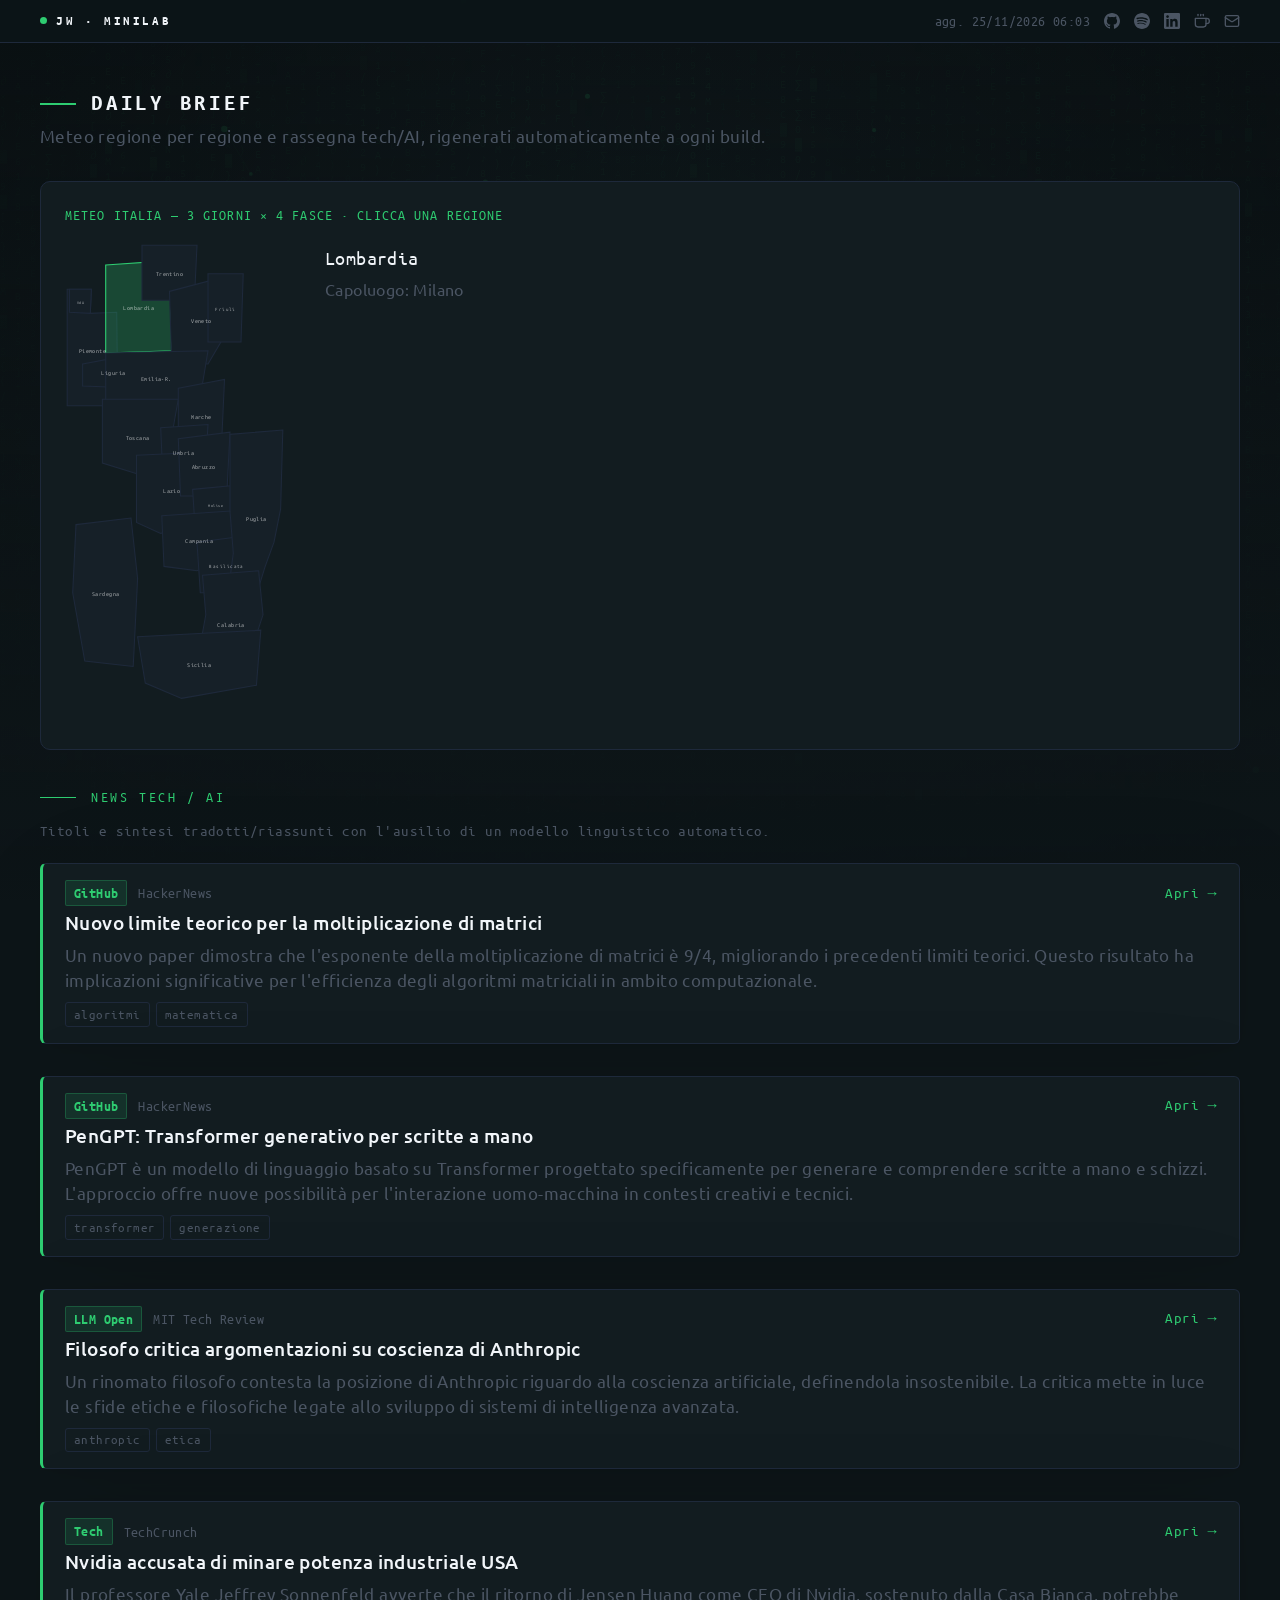
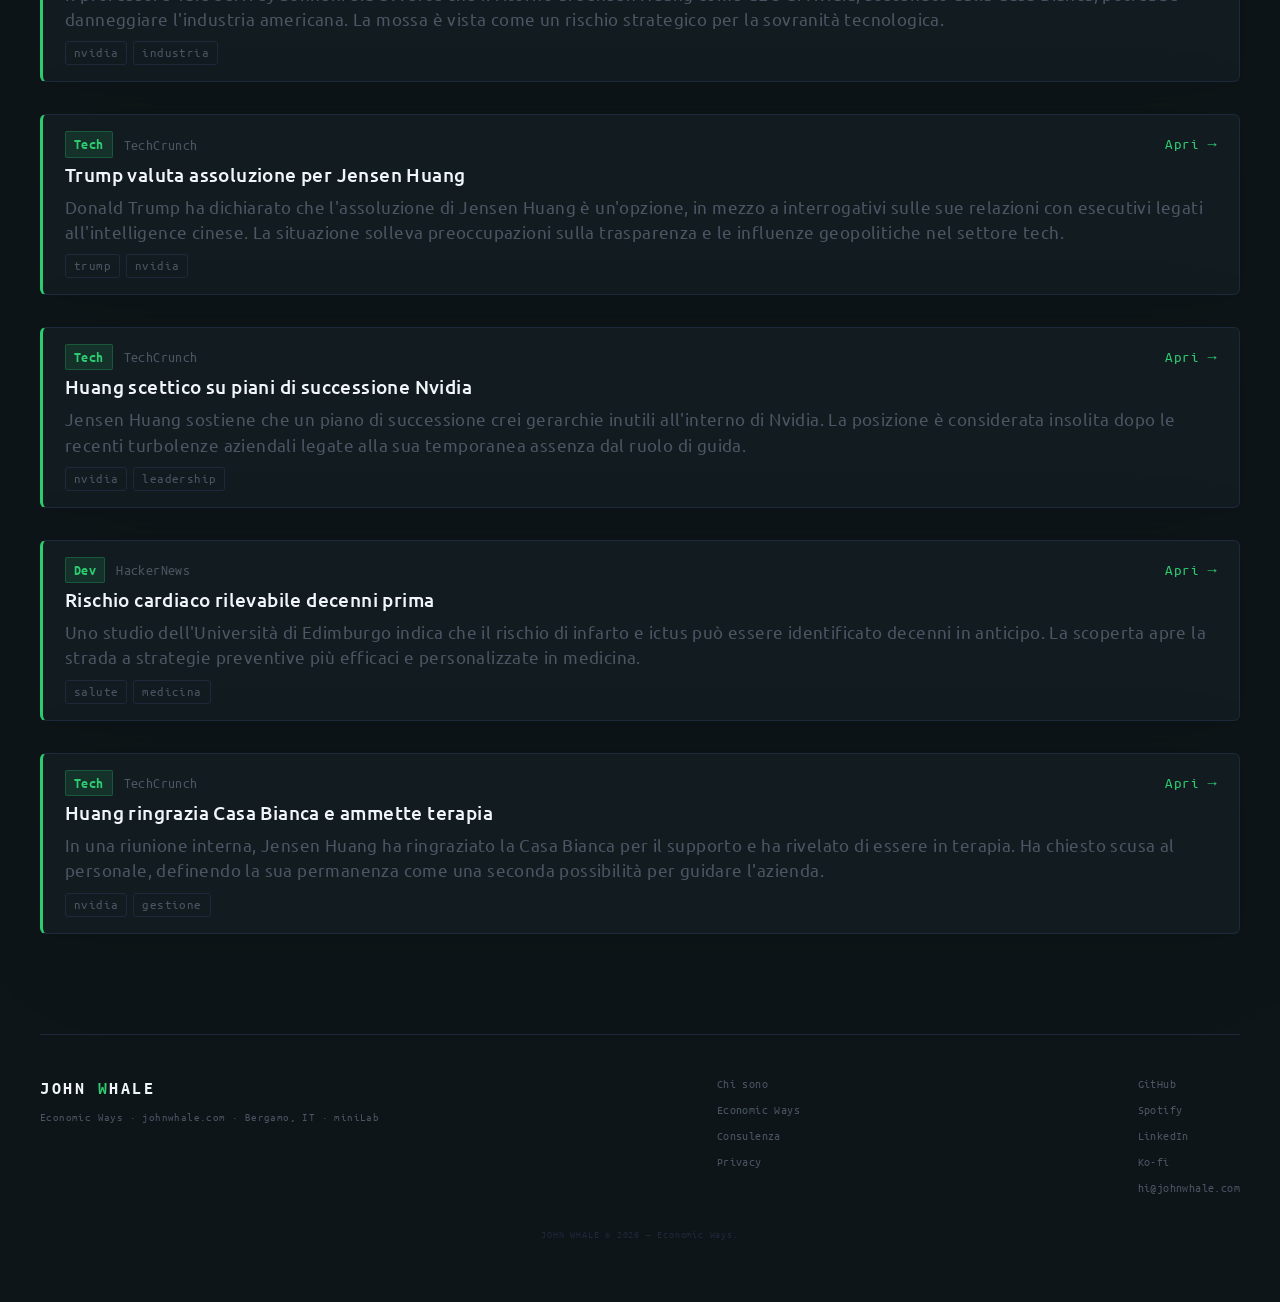
==== commit ada6a318: "miniLab: aggiornamento 2026-11-25 05:03 UTC" ====
--- a/miniLab/index.html
+++ b/miniLab/index.html
@@ -128,7 +128,7 @@
     .page-sub { font-size: 0.86rem; color: var(--jw-muted); line-height: 1.6; margin: 0 0 1.6rem; }
   </style>
 
-  <script>window.LAB_DATA = {"generato_il": "24/11/2026 06:05", "regioni": [{"id": "vda", "name": "Valle d'Aosta", "capital": "Aosta", "lat": 45.737, "lon": 7.315}, {"id": "pie", "name": "Piemonte", "capital": "Torino", "lat": 45.063, "lon": 7.671}, {"id": "lig", "name": "Liguria", "capital": "Genova", "lat": 44.405, "lon": 8.946}, {"id": "lom", "name": "Lombardia", "capital": "Milano", "lat": 45.464, "lon": 9.19}, {"id": "taa", "name": "Trentino-A.A.", "capital": "Trento", "lat": 46.07, "lon": 11.119}, {"id": "ven", "name": "Veneto", "capital": "Venezia", "lat": 45.438, "lon": 12.327}, {"id": "fvg", "name": "Friuli-V.G.", "capital": "Trieste", "lat": 45.649, "lon": 13.777}, {"id": "emr", "name": "Emilia-Romagna", "capital": "Bologna", "lat": 44.493, "lon": 11.343}, {"id": "tos", "name": "Toscana", "capital": "Firenze", "lat": 43.771, "lon": 11.254}, {"id": "mar", "name": "Marche", "capital": "Ancona", "lat": 43.616, "lon": 13.516}, {"id": "umb", "name": "Umbria", "capital": "Perugia", "lat": 43.11, "lon": 12.389}, {"id": "laz", "name": "Lazio", "capital": "Roma", "lat": 41.894, "lon": 12.482}, {"id": "abr", "name": "Abruzzo", "capital": "L'Aquila", "lat": 42.354, "lon": 13.395}, {"id": "mol", "name": "Molise", "capital": "Campobasso", "lat": 41.562, "lon": 14.656}, {"id": "cam", "name": "Campania", "capital": "Napoli", "lat": 40.852, "lon": 14.268}, {"id": "bas", "name": "Basilicata", "capital": "Potenza", "lat": 40.639, "lon": 15.806}, {"id": "pug", "name": "Puglia", "capital": "Bari", "lat": 41.117, "lon": 16.872}, {"id": "cal", "name": "Calabria", "capital": "Catanzaro", "lat": 38.91, "lon": 16.587}, {"id": "sic", "name": "Sicilia", "capital": "Palermo", "lat": 38.114, "lon": 13.361}, {"id": "sar", "name": "Sardegna", "capital": "Cagliari", "lat": 39.223, "lon": 9.122}], "news": [{"titolo": "Anthropic launches Claude Ship, letting AI agents review, fix, and approve code changes", "link": "https://techcrunch.com/2026/11/23/anthropic-launches-claude-ship-letting-ai-agents-review-fix-and-approve-code-changes/", "fonte": "TechCrunch", "argomento": "LLM Open", "sunto": "As AI-generated code piles up, Anthropic's new developer tools aim to eliminate another bottleneck by letting agents handle routine approvals.", "pubblicato_il": "2026-11-23T22:05:50", "titolo_it": "Anthropic lancia Claude Ship per approvazioni automatiche del codice", "sunto_it": "Anthropic ha introdotto Claude Ship, uno strumento che consente agli agenti AI di revisionare, correggere e approvare modifiche al codice. L'innovazione mira a eliminare i colli di bottiglia nello sviluppo software automatizzando le approvazioni di routine.", "tags": ["anthropic", "ai", "devtools"]}, {"titolo": "A legendary philosopher isn’t buying Anthropic’s consciousness argument", "link": "https://www.technologyreview.com/2026/11/23/1149569/a-legendary-philosopher-isnt-buying-anthropics-consciousness-argument/", "fonte": "MIT Tech Review", "argomento": "LLM Open", "sunto": "This story originally appeared in The Algorithm, our weekly newsletter on AI. To get stories like this in your inbox first, sign up here. Before going public last week, Anthropic named the possibility that AI could be conscious or sentient", "pubblicato_il": "2026-11-23T17:36:08", "titolo_it": "Filosofo contesta argomentazioni di Anthropic sulla coscienza delle AI", "sunto_it": "Un filosofo di fama internazionale critica le affermazioni di Anthropic riguardo alla coscienza delle intelligenze artificiali. La sua posizione solleva dubbi significativi sulle implicazioni etiche e filosofiche dello sviluppo di sistemi AI avanzati.", "tags": ["filosofia", "ai", "anthropic"]}, {"titolo": "New York Bans Subscription and Post-Purchase Fees on Cars", "link": "https://www.governor.ny.gov/news/money-your-pockets-governor-hochul-signs-bill-restricting-exploitative-vehicle-subscription", "fonte": "HackerNews", "argomento": "Dev", "sunto": "Article URL: https://www.governor.ny.gov/news/money-your-pockets-governor-hochul-signs-bill-restricting-exploitative-vehicle-subscription\nComments URL: https://news.ycombinator.com/item?id=50622774\nPoints: 110\n# Comments: 35", "pubblicato_il": "2026-11-24T02:27:02", "titolo_it": "New York vieta abbonamenti e costi post-acquisto per auto", "sunto_it": "Il governatore di New York ha firmato una legge che limita le commissioni abusive legate agli abbonamenti e ai costi post-acquisto dei veicoli. La norma protegge i consumatori da pratiche commerciali considerate ingannevoli nel settore automobilistico.", "tags": ["new york", "auto", "legge"]}, {"titolo": "Huang's Return Is the Biggest National Security Scandal in U.S. History", "link": "https://foreignpolicy.com/2026/11/23/jensen-huang-nvidia-return-ceo-national-security-scandal/", "fonte": "HackerNews", "argomento": "Dev", "sunto": "Article URL: https://foreignpolicy.com/2026/11/23/jensen-huang-nvidia-return-ceo-national-security-scandal/\nComments URL: https://news.ycombinator.com/item?id=50620822\nPoints: 284\n# Comments: 226", "pubblicato_il": "2026-11-23T23:11:38", "titolo_it": "Ritorno di Huang definito scandalo nazionale per sicurezza USA", "sunto_it": "Il ritorno di Jensen Huang alla guida di Nvidia è stato descritto come il più grande scandalo di sicurezza nazionale nella storia degli Stati Uniti. L'episodio ha sollevato gravi preoccupazioni geopolitiche legate alle sue recenti attività e alle accuse di spionaggio.", "tags": ["nvidia", "sicurezza", "usa"]}, {"titolo": "Figma employee sues, alleging company forced her to confront harassers", "link": "https://techcrunch.com/2026/11/23/figma-employee-sues-alleging-company-forced-her-to-confront-harassers/", "fonte": "TechCrunch", "argomento": "Tech", "sunto": "Figma and its CEO are being sued by a current employee for alleged sexual harassment and discrimination.", "pubblicato_il": "2026-11-23T23:07:49", "titolo_it": "Dipendente Figma cita in giudizio azienda per molestie sessuali", "sunto_it": "Un'impiegata di Figma ha intentato una causa contro l'azienda e il CEO, accusandoli di molestie sessuali e discriminazione. La denuncia sostiene che l'azienda l'ha costretta a confrontarsi direttamente con i presunti aggressori.", "tags": ["figma", "molestie", "lavoro"]}, {"titolo": "Stalwart is now a drop-in replacement for Microsoft Exchange", "link": "https://stalw.art/blog/microsoft-exchange-replacement/", "fonte": "HackerNews", "argomento": "Dev", "sunto": "Article URL: https://stalw.art/blog/microsoft-exchange-replacement/\nComments URL: https://news.ycombinator.com/item?id=50620349\nPoints: 320\n# Comments: 149", "pubblicato_il": "2026-11-23T22:32:29", "titolo_it": "Stalwart diventa alternativa diretta a Microsoft Exchange", "sunto_it": "Stalwart si posiziona come sostituto drop-in per Microsoft Exchange, offrendo una soluzione open source per la gestione di posta e calendario. Questa mossa permette alle aziende di migrare verso infrastrutture più flessibili e meno costose.", "tags": ["stalwart", "exchange", "open source"]}, {"titolo": "Trump engineered a risky comeback for Jensen Huang", "link": "https://www.theverge.com/ai-artificial-intelligence/1040652/jensen-huang-nvidia-trump-reinstated", "fonte": "The Verge AI", "argomento": "AI", "sunto": "After Nvidia's board accepted Jensen Huang's resignation as CEO, following reports that Huang had an affair with an alleged Chinese spy, President Donald Trump, too, appeared to submit to the new reality. Appearing on Stephen A. Smith's rad", "pubblicato_il": "2026-11-23T22:25:12", "titolo_it": "Trump facilita il rischioso ritorno di Jensen Huang", "sunto_it": "Dopo le dimissioni di Jensen Huang seguite da accuse di relazioni con una spia cinese, il presidente Trump ha orchestrato il suo ritorno. L'intervento politico ha generato forti tensioni e dibattiti sulla sicurezza nazionale e l'indipendenza aziendale.", "tags": ["trump", "nvidia", "politica"]}, {"titolo": "Nvidia CEO Jensen Huang is back. What happens next?", "link": "https://www.theverge.com/ai-artificial-intelligence/1030422/nvidia-jensen-huang-ai-china-alice-huang", "fonte": "The Verge AI", "argomento": "AI", "sunto": "After the leather-jacketed CEO, president, and co-founder of Nvidia, Jensen Huang, acknowledged an affair with Megaspeed exec Alice Huang, his company initially announced an investigation. However, after The New York Times reported there wa", "pubblicato_il": "2026-11-23T22:10:32", "titolo_it": "Jensen Huang torna a capo di Nvidia dopo scandalo", "sunto_it": "Jensen Huang è tornato alla guida di Nvidia dopo aver ammesso una relazione con un'esponente di Megaspeed. Il suo ritorno segna una svolta cruciale per l'azienda, che ora deve gestire le conseguenze reputazionali e operative dell'incidente.", "tags": ["nvidia", "jensen huang", "management"]}]};</script>
+  <script>window.LAB_DATA = {"generato_il": "25/11/2026 06:03", "regioni": [{"id": "vda", "name": "Valle d'Aosta", "capital": "Aosta", "lat": 45.737, "lon": 7.315}, {"id": "pie", "name": "Piemonte", "capital": "Torino", "lat": 45.063, "lon": 7.671}, {"id": "lig", "name": "Liguria", "capital": "Genova", "lat": 44.405, "lon": 8.946}, {"id": "lom", "name": "Lombardia", "capital": "Milano", "lat": 45.464, "lon": 9.19}, {"id": "taa", "name": "Trentino-A.A.", "capital": "Trento", "lat": 46.07, "lon": 11.119}, {"id": "ven", "name": "Veneto", "capital": "Venezia", "lat": 45.438, "lon": 12.327}, {"id": "fvg", "name": "Friuli-V.G.", "capital": "Trieste", "lat": 45.649, "lon": 13.777}, {"id": "emr", "name": "Emilia-Romagna", "capital": "Bologna", "lat": 44.493, "lon": 11.343}, {"id": "tos", "name": "Toscana", "capital": "Firenze", "lat": 43.771, "lon": 11.254}, {"id": "mar", "name": "Marche", "capital": "Ancona", "lat": 43.616, "lon": 13.516}, {"id": "umb", "name": "Umbria", "capital": "Perugia", "lat": 43.11, "lon": 12.389}, {"id": "laz", "name": "Lazio", "capital": "Roma", "lat": 41.894, "lon": 12.482}, {"id": "abr", "name": "Abruzzo", "capital": "L'Aquila", "lat": 42.354, "lon": 13.395}, {"id": "mol", "name": "Molise", "capital": "Campobasso", "lat": 41.562, "lon": 14.656}, {"id": "cam", "name": "Campania", "capital": "Napoli", "lat": 40.852, "lon": 14.268}, {"id": "bas", "name": "Basilicata", "capital": "Potenza", "lat": 40.639, "lon": 15.806}, {"id": "pug", "name": "Puglia", "capital": "Bari", "lat": 41.117, "lon": 16.872}, {"id": "cal", "name": "Calabria", "capital": "Catanzaro", "lat": 38.91, "lon": 16.587}, {"id": "sic", "name": "Sicilia", "capital": "Palermo", "lat": 38.114, "lon": 13.361}, {"id": "sar", "name": "Sardegna", "capital": "Cagliari", "lat": 39.223, "lon": 9.122}], "news": [{"titolo": "Matrix Multiplication is Θ(n^2.25) [pdf]", "link": "https://github.com/openai/math/blob/main/preprints/The-matrix-multiplication-exponent-is-nine-fourths-November-24-2026/paper.pdf", "fonte": "HackerNews", "argomento": "GitHub", "sunto": "Article URL: https://github.com/openai/math/blob/main/preprints/The-matrix-multiplication-exponent-is-nine-fourths-November-24-2026/paper.pdf\nComments URL: https://news.ycombinator.com/item?id=50637220\nPoints: 312\n# Comments: 137", "pubblicato_il": "2026-11-25T01:19:26", "titolo_it": "Nuovo limite teorico per la moltiplicazione di matrici", "sunto_it": "Un nuovo paper dimostra che l'esponente della moltiplicazione di matrici è 9/4, migliorando i precedenti limiti teorici. Questo risultato ha implicazioni significative per l'efficienza degli algoritmi matriciali in ambito computazionale.", "tags": ["algoritmi", "matematica"]}, {"titolo": "PenGPT: A Generative Transformer for Handwriting and Sketches", "link": "https://greydanus.github.io/2026/11/12/pengpt/", "fonte": "HackerNews", "argomento": "GitHub", "sunto": "Article URL: https://greydanus.github.io/2026/11/12/pengpt/\nComments URL: https://news.ycombinator.com/item?id=50637056\nPoints: 135\n# Comments: 21", "pubblicato_il": "2026-11-25T00:54:49", "titolo_it": "PenGPT: Transformer generativo per scritte a mano", "sunto_it": "PenGPT è un modello di linguaggio basato su Transformer progettato specificamente per generare e comprendere scritte a mano e schizzi. L'approccio offre nuove possibilità per l'interazione uomo-macchina in contesti creativi e tecnici.", "tags": ["transformer", "generazione"]}, {"titolo": "A legendary philosopher isn’t buying Anthropic’s consciousness argument", "link": "https://www.technologyreview.com/2026/11/23/1149569/a-legendary-philosopher-isnt-buying-anthropics-consciousness-argument/", "fonte": "MIT Tech Review", "argomento": "LLM Open", "sunto": "This story originally appeared in The Algorithm, our weekly newsletter on AI. To get stories like this in your inbox first, sign up here. Before going public last week, Anthropic named the possibility that AI could be conscious or sentient", "pubblicato_il": "2026-11-23T17:36:08", "titolo_it": "Filosofo critica argomentazioni su coscienza di Anthropic", "sunto_it": "Un rinomato filosofo contesta la posizione di Anthropic riguardo alla coscienza artificiale, definendola insostenibile. La critica mette in luce le sfide etiche e filosofiche legate allo sviluppo di sistemi di intelligenza avanzata.", "tags": ["anthropic", "etica"]}, {"titolo": "Yale’s Sonnenfeld: Nvidia is a ‘detriment’ to US industrial might — not a champion", "link": "https://techcrunch.com/2026/11/24/yales-sonnenfeld-nvidia-is-a-detriment-to-u-s-industrial-might-not-a-champion/", "fonte": "TechCrunch", "argomento": "Tech", "sunto": "Yale's Jeffrey Sonnenfeld warns that what the market cheered Monday, Jensen Huang's White House–backed return as Nvidia's CEO and board member, could prove a giant mistake, exposing the directors to \"historic\" personal liability from a grow", "pubblicato_il": "2026-11-25T00:12:02", "titolo_it": "Nvidia accusata di minare potenza industriale USA", "sunto_it": "Il professore Yale Jeffrey Sonnenfeld avverte che il ritorno di Jensen Huang come CEO di Nvidia, sostenuto dalla Casa Bianca, potrebbe danneggiare l'industria americana. La mossa è vista come un rischio strategico per la sovranità tecnologica.", "tags": ["nvidia", "industria"]}, {"titolo": "Trump reportedly says pardoning Jensen Huang is ‘an option’", "link": "https://techcrunch.com/2026/11/24/trump-reportedly-says-pardoning-jensen-huang-is-an-option-but-that-he-doesnt-think-it-will-be-necessary/", "fonte": "TechCrunch", "argomento": "Tech", "sunto": "Huang faces ongoing questions about his relationship with Alice Huang, an executive with alleged ties to Chinese intelligence who previously worked for a company that has been accused of illegally diverting Nvidia chips to China.", "pubblicato_il": "2026-11-25T00:10:27", "titolo_it": "Trump valuta assoluzione per Jensen Huang", "sunto_it": "Donald Trump ha dichiarato che l'assoluzione di Jensen Huang è un'opzione, in mezzo a interrogativi sulle sue relazioni con esecutivi legati all'intelligence cinese. La situazione solleva preoccupazioni sulla trasparenza e le influenze geopolitiche nel settore tech.", "tags": ["trump", "nvidia"]}, {"titolo": "Jensen Huang still thinks a succession plan creates unnecessary hierarchy", "link": "https://techcrunch.com/2026/11/24/jensen-huang-still-thinks-a-succession-plan-creates-unnecessary-hierarchy/", "fonte": "TechCrunch", "argomento": "Tech", "sunto": "It's a remarkable stance for a company that spent the last two weeks finding out what happens without its founder.", "pubblicato_il": "2026-11-24T22:27:52", "titolo_it": "Huang scettico su piani di successione Nvidia", "sunto_it": "Jensen Huang sostiene che un piano di successione crei gerarchie inutili all'interno di Nvidia. La posizione è considerata insolita dopo le recenti turbolenze aziendali legate alla sua temporanea assenza dal ruolo di guida.", "tags": ["nvidia", "leadership"]}, {"titolo": "Heart attack and stroke risk detectable decades in advance", "link": "https://www.ed.ac.uk/news/heart-attack-and-stroke-risk-detectable-decades-in-advance", "fonte": "HackerNews", "argomento": "Dev", "sunto": "Article URL: https://www.ed.ac.uk/news/heart-attack-and-stroke-risk-detectable-decades-in-advance\nComments URL: https://news.ycombinator.com/item?id=50635271\nPoints: 199\n# Comments: 96", "pubblicato_il": "2026-11-24T21:51:21", "titolo_it": "Rischio cardiaco rilevabile decenni prima", "sunto_it": "Uno studio dell'Università di Edimburgo indica che il rischio di infarto e ictus può essere identificato decenni in anticipo. La scoperta apre la strada a strategie preventive più efficaci e personalizzate in medicina.", "tags": ["salute", "medicina"]}, {"titolo": "In all-hands meeting, Jensen Huang thanks White House and says he’s in therapy", "link": "https://techcrunch.com/2026/11/24/in-all-hands-meeting-jensen-huang-thanks-white-house-and-says-hes-in-therapy/", "fonte": "TechCrunch", "argomento": "Tech", "sunto": "The Nvidia founder apologized to his staff on Tuesday and said he was grateful for a second chance to lead the company.", "pubblicato_il": "2026-11-24T21:48:27", "titolo_it": "Huang ringrazia Casa Bianca e ammette terapia", "sunto_it": "In una riunione interna, Jensen Huang ha ringraziato la Casa Bianca per il supporto e ha rivelato di essere in terapia. Ha chiesto scusa al personale, definendo la sua permanenza come una seconda possibilità per guidare l'azienda.", "tags": ["nvidia", "gestione"]}]};</script>
 </head>
 
 <body x-data="labApp()" x-init="init()">
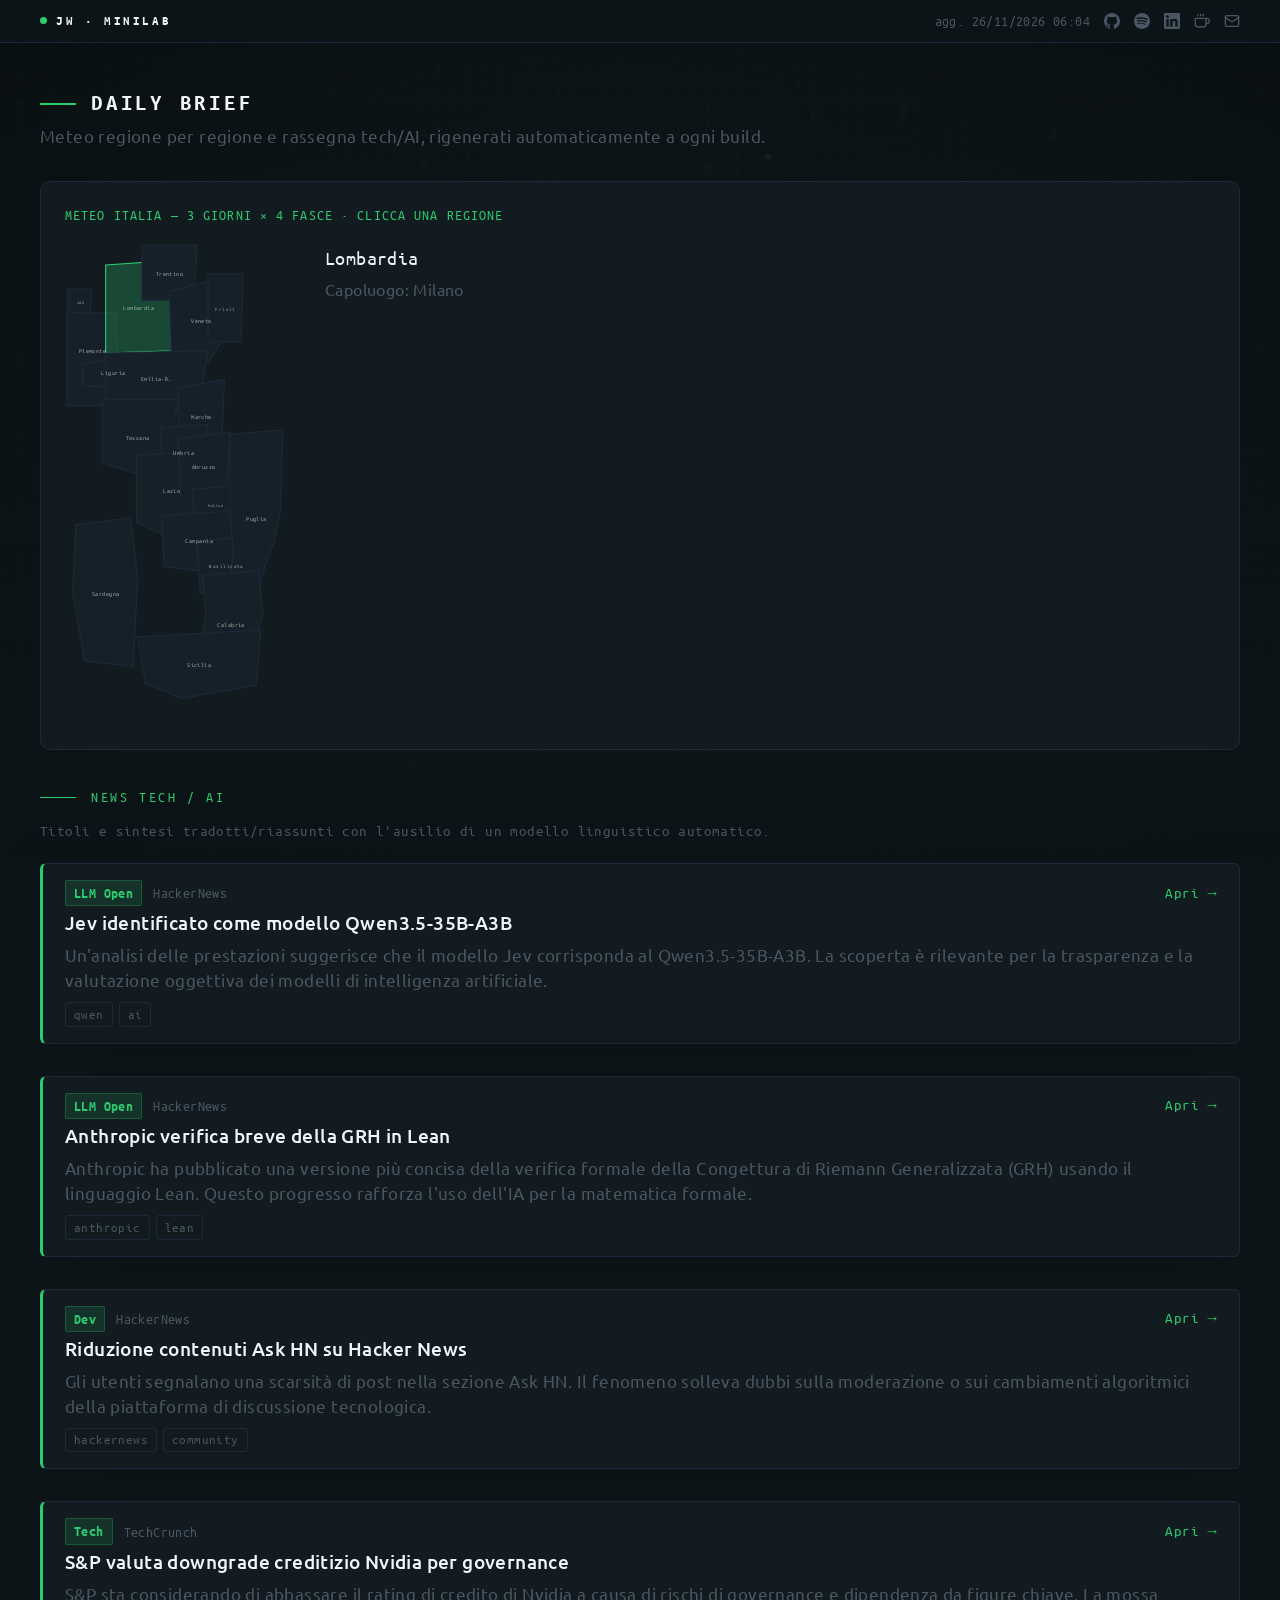
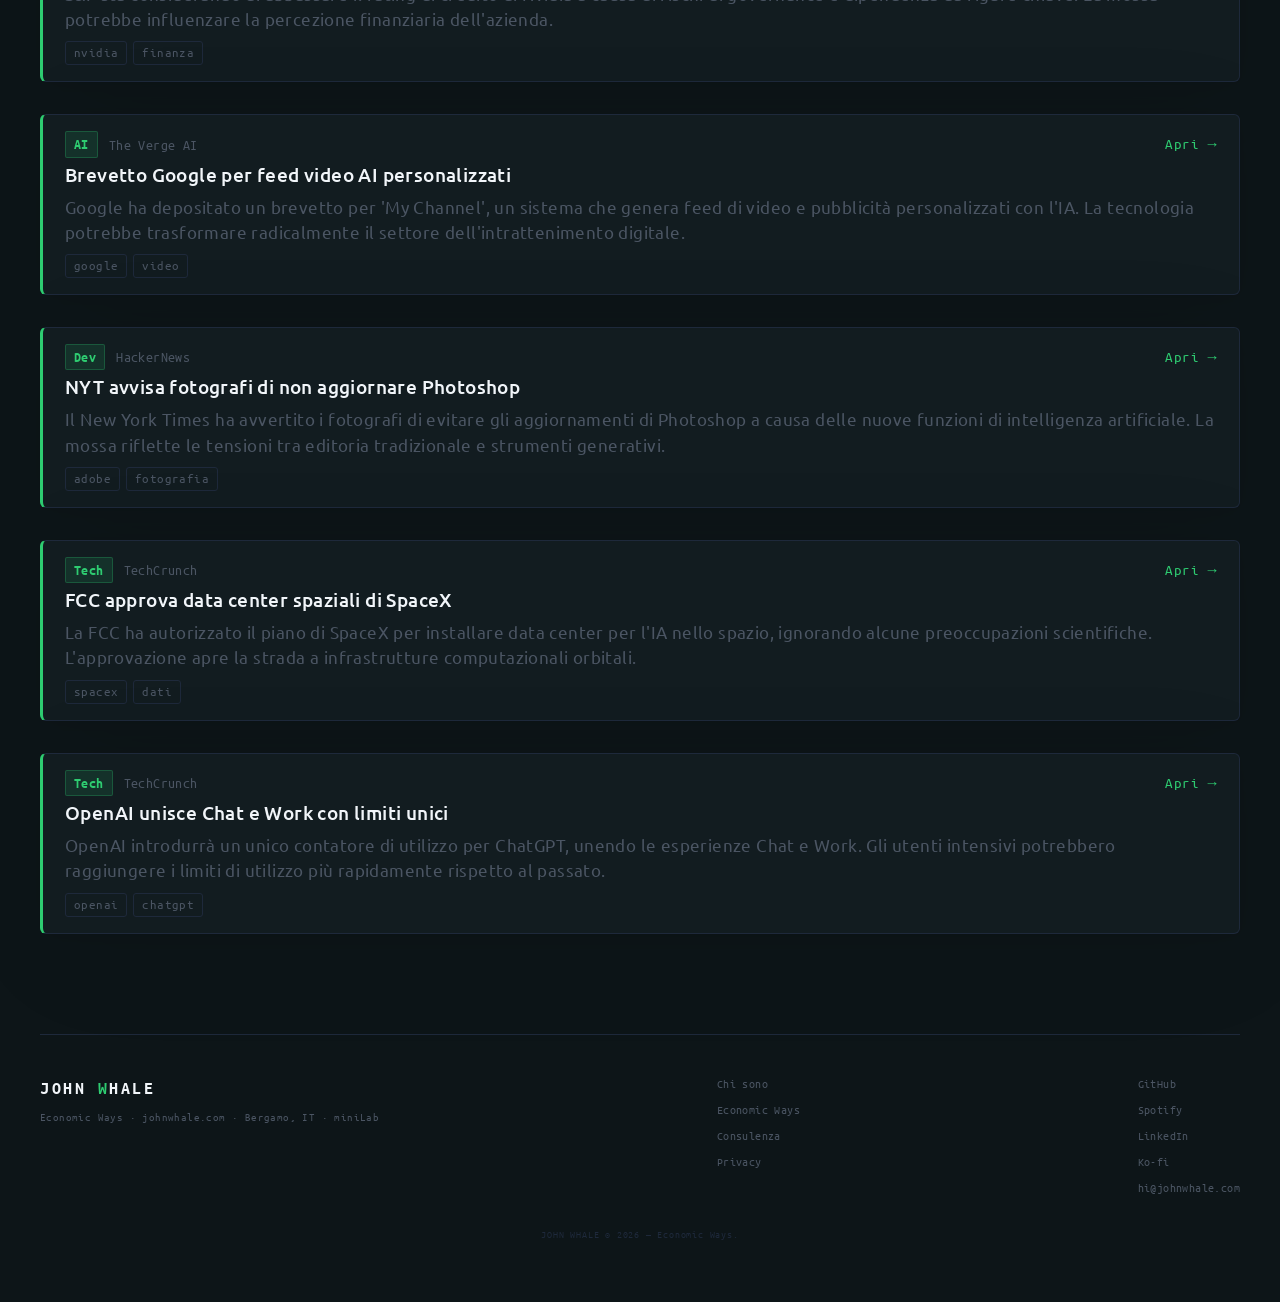
==== commit 085d0946: "miniLab: aggiornamento 2026-11-26 05:04 UTC" ====
--- a/miniLab/index.html
+++ b/miniLab/index.html
@@ -128,7 +128,7 @@
     .page-sub { font-size: 0.86rem; color: var(--jw-muted); line-height: 1.6; margin: 0 0 1.6rem; }
   </style>
 
-  <script>window.LAB_DATA = {"generato_il": "25/11/2026 06:03", "regioni": [{"id": "vda", "name": "Valle d'Aosta", "capital": "Aosta", "lat": 45.737, "lon": 7.315}, {"id": "pie", "name": "Piemonte", "capital": "Torino", "lat": 45.063, "lon": 7.671}, {"id": "lig", "name": "Liguria", "capital": "Genova", "lat": 44.405, "lon": 8.946}, {"id": "lom", "name": "Lombardia", "capital": "Milano", "lat": 45.464, "lon": 9.19}, {"id": "taa", "name": "Trentino-A.A.", "capital": "Trento", "lat": 46.07, "lon": 11.119}, {"id": "ven", "name": "Veneto", "capital": "Venezia", "lat": 45.438, "lon": 12.327}, {"id": "fvg", "name": "Friuli-V.G.", "capital": "Trieste", "lat": 45.649, "lon": 13.777}, {"id": "emr", "name": "Emilia-Romagna", "capital": "Bologna", "lat": 44.493, "lon": 11.343}, {"id": "tos", "name": "Toscana", "capital": "Firenze", "lat": 43.771, "lon": 11.254}, {"id": "mar", "name": "Marche", "capital": "Ancona", "lat": 43.616, "lon": 13.516}, {"id": "umb", "name": "Umbria", "capital": "Perugia", "lat": 43.11, "lon": 12.389}, {"id": "laz", "name": "Lazio", "capital": "Roma", "lat": 41.894, "lon": 12.482}, {"id": "abr", "name": "Abruzzo", "capital": "L'Aquila", "lat": 42.354, "lon": 13.395}, {"id": "mol", "name": "Molise", "capital": "Campobasso", "lat": 41.562, "lon": 14.656}, {"id": "cam", "name": "Campania", "capital": "Napoli", "lat": 40.852, "lon": 14.268}, {"id": "bas", "name": "Basilicata", "capital": "Potenza", "lat": 40.639, "lon": 15.806}, {"id": "pug", "name": "Puglia", "capital": "Bari", "lat": 41.117, "lon": 16.872}, {"id": "cal", "name": "Calabria", "capital": "Catanzaro", "lat": 38.91, "lon": 16.587}, {"id": "sic", "name": "Sicilia", "capital": "Palermo", "lat": 38.114, "lon": 13.361}, {"id": "sar", "name": "Sardegna", "capital": "Cagliari", "lat": 39.223, "lon": 9.122}], "news": [{"titolo": "Matrix Multiplication is Θ(n^2.25) [pdf]", "link": "https://github.com/openai/math/blob/main/preprints/The-matrix-multiplication-exponent-is-nine-fourths-November-24-2026/paper.pdf", "fonte": "HackerNews", "argomento": "GitHub", "sunto": "Article URL: https://github.com/openai/math/blob/main/preprints/The-matrix-multiplication-exponent-is-nine-fourths-November-24-2026/paper.pdf\nComments URL: https://news.ycombinator.com/item?id=50637220\nPoints: 312\n# Comments: 137", "pubblicato_il": "2026-11-25T01:19:26", "titolo_it": "Nuovo limite teorico per la moltiplicazione di matrici", "sunto_it": "Un nuovo paper dimostra che l'esponente della moltiplicazione di matrici è 9/4, migliorando i precedenti limiti teorici. Questo risultato ha implicazioni significative per l'efficienza degli algoritmi matriciali in ambito computazionale.", "tags": ["algoritmi", "matematica"]}, {"titolo": "PenGPT: A Generative Transformer for Handwriting and Sketches", "link": "https://greydanus.github.io/2026/11/12/pengpt/", "fonte": "HackerNews", "argomento": "GitHub", "sunto": "Article URL: https://greydanus.github.io/2026/11/12/pengpt/\nComments URL: https://news.ycombinator.com/item?id=50637056\nPoints: 135\n# Comments: 21", "pubblicato_il": "2026-11-25T00:54:49", "titolo_it": "PenGPT: Transformer generativo per scritte a mano", "sunto_it": "PenGPT è un modello di linguaggio basato su Transformer progettato specificamente per generare e comprendere scritte a mano e schizzi. L'approccio offre nuove possibilità per l'interazione uomo-macchina in contesti creativi e tecnici.", "tags": ["transformer", "generazione"]}, {"titolo": "A legendary philosopher isn’t buying Anthropic’s consciousness argument", "link": "https://www.technologyreview.com/2026/11/23/1149569/a-legendary-philosopher-isnt-buying-anthropics-consciousness-argument/", "fonte": "MIT Tech Review", "argomento": "LLM Open", "sunto": "This story originally appeared in The Algorithm, our weekly newsletter on AI. To get stories like this in your inbox first, sign up here. Before going public last week, Anthropic named the possibility that AI could be conscious or sentient", "pubblicato_il": "2026-11-23T17:36:08", "titolo_it": "Filosofo critica argomentazioni su coscienza di Anthropic", "sunto_it": "Un rinomato filosofo contesta la posizione di Anthropic riguardo alla coscienza artificiale, definendola insostenibile. La critica mette in luce le sfide etiche e filosofiche legate allo sviluppo di sistemi di intelligenza avanzata.", "tags": ["anthropic", "etica"]}, {"titolo": "Yale’s Sonnenfeld: Nvidia is a ‘detriment’ to US industrial might — not a champion", "link": "https://techcrunch.com/2026/11/24/yales-sonnenfeld-nvidia-is-a-detriment-to-u-s-industrial-might-not-a-champion/", "fonte": "TechCrunch", "argomento": "Tech", "sunto": "Yale's Jeffrey Sonnenfeld warns that what the market cheered Monday, Jensen Huang's White House–backed return as Nvidia's CEO and board member, could prove a giant mistake, exposing the directors to \"historic\" personal liability from a grow", "pubblicato_il": "2026-11-25T00:12:02", "titolo_it": "Nvidia accusata di minare potenza industriale USA", "sunto_it": "Il professore Yale Jeffrey Sonnenfeld avverte che il ritorno di Jensen Huang come CEO di Nvidia, sostenuto dalla Casa Bianca, potrebbe danneggiare l'industria americana. La mossa è vista come un rischio strategico per la sovranità tecnologica.", "tags": ["nvidia", "industria"]}, {"titolo": "Trump reportedly says pardoning Jensen Huang is ‘an option’", "link": "https://techcrunch.com/2026/11/24/trump-reportedly-says-pardoning-jensen-huang-is-an-option-but-that-he-doesnt-think-it-will-be-necessary/", "fonte": "TechCrunch", "argomento": "Tech", "sunto": "Huang faces ongoing questions about his relationship with Alice Huang, an executive with alleged ties to Chinese intelligence who previously worked for a company that has been accused of illegally diverting Nvidia chips to China.", "pubblicato_il": "2026-11-25T00:10:27", "titolo_it": "Trump valuta assoluzione per Jensen Huang", "sunto_it": "Donald Trump ha dichiarato che l'assoluzione di Jensen Huang è un'opzione, in mezzo a interrogativi sulle sue relazioni con esecutivi legati all'intelligence cinese. La situazione solleva preoccupazioni sulla trasparenza e le influenze geopolitiche nel settore tech.", "tags": ["trump", "nvidia"]}, {"titolo": "Jensen Huang still thinks a succession plan creates unnecessary hierarchy", "link": "https://techcrunch.com/2026/11/24/jensen-huang-still-thinks-a-succession-plan-creates-unnecessary-hierarchy/", "fonte": "TechCrunch", "argomento": "Tech", "sunto": "It's a remarkable stance for a company that spent the last two weeks finding out what happens without its founder.", "pubblicato_il": "2026-11-24T22:27:52", "titolo_it": "Huang scettico su piani di successione Nvidia", "sunto_it": "Jensen Huang sostiene che un piano di successione crei gerarchie inutili all'interno di Nvidia. La posizione è considerata insolita dopo le recenti turbolenze aziendali legate alla sua temporanea assenza dal ruolo di guida.", "tags": ["nvidia", "leadership"]}, {"titolo": "Heart attack and stroke risk detectable decades in advance", "link": "https://www.ed.ac.uk/news/heart-attack-and-stroke-risk-detectable-decades-in-advance", "fonte": "HackerNews", "argomento": "Dev", "sunto": "Article URL: https://www.ed.ac.uk/news/heart-attack-and-stroke-risk-detectable-decades-in-advance\nComments URL: https://news.ycombinator.com/item?id=50635271\nPoints: 199\n# Comments: 96", "pubblicato_il": "2026-11-24T21:51:21", "titolo_it": "Rischio cardiaco rilevabile decenni prima", "sunto_it": "Uno studio dell'Università di Edimburgo indica che il rischio di infarto e ictus può essere identificato decenni in anticipo. La scoperta apre la strada a strategie preventive più efficaci e personalizzate in medicina.", "tags": ["salute", "medicina"]}, {"titolo": "In all-hands meeting, Jensen Huang thanks White House and says he’s in therapy", "link": "https://techcrunch.com/2026/11/24/in-all-hands-meeting-jensen-huang-thanks-white-house-and-says-hes-in-therapy/", "fonte": "TechCrunch", "argomento": "Tech", "sunto": "The Nvidia founder apologized to his staff on Tuesday and said he was grateful for a second chance to lead the company.", "pubblicato_il": "2026-11-24T21:48:27", "titolo_it": "Huang ringrazia Casa Bianca e ammette terapia", "sunto_it": "In una riunione interna, Jensen Huang ha ringraziato la Casa Bianca per il supporto e ha rivelato di essere in terapia. Ha chiesto scusa al personale, definendo la sua permanenza come una seconda possibilità per guidare l'azienda.", "tags": ["nvidia", "gestione"]}]};</script>
+  <script>window.LAB_DATA = {"generato_il": "26/11/2026 06:04", "regioni": [{"id": "vda", "name": "Valle d'Aosta", "capital": "Aosta", "lat": 45.737, "lon": 7.315}, {"id": "pie", "name": "Piemonte", "capital": "Torino", "lat": 45.063, "lon": 7.671}, {"id": "lig", "name": "Liguria", "capital": "Genova", "lat": 44.405, "lon": 8.946}, {"id": "lom", "name": "Lombardia", "capital": "Milano", "lat": 45.464, "lon": 9.19}, {"id": "taa", "name": "Trentino-A.A.", "capital": "Trento", "lat": 46.07, "lon": 11.119}, {"id": "ven", "name": "Veneto", "capital": "Venezia", "lat": 45.438, "lon": 12.327}, {"id": "fvg", "name": "Friuli-V.G.", "capital": "Trieste", "lat": 45.649, "lon": 13.777}, {"id": "emr", "name": "Emilia-Romagna", "capital": "Bologna", "lat": 44.493, "lon": 11.343}, {"id": "tos", "name": "Toscana", "capital": "Firenze", "lat": 43.771, "lon": 11.254}, {"id": "mar", "name": "Marche", "capital": "Ancona", "lat": 43.616, "lon": 13.516}, {"id": "umb", "name": "Umbria", "capital": "Perugia", "lat": 43.11, "lon": 12.389}, {"id": "laz", "name": "Lazio", "capital": "Roma", "lat": 41.894, "lon": 12.482}, {"id": "abr", "name": "Abruzzo", "capital": "L'Aquila", "lat": 42.354, "lon": 13.395}, {"id": "mol", "name": "Molise", "capital": "Campobasso", "lat": 41.562, "lon": 14.656}, {"id": "cam", "name": "Campania", "capital": "Napoli", "lat": 40.852, "lon": 14.268}, {"id": "bas", "name": "Basilicata", "capital": "Potenza", "lat": 40.639, "lon": 15.806}, {"id": "pug", "name": "Puglia", "capital": "Bari", "lat": 41.117, "lon": 16.872}, {"id": "cal", "name": "Calabria", "capital": "Catanzaro", "lat": 38.91, "lon": 16.587}, {"id": "sic", "name": "Sicilia", "capital": "Palermo", "lat": 38.114, "lon": 13.361}, {"id": "sar", "name": "Sardegna", "capital": "Cagliari", "lat": 39.223, "lon": 9.122}], "news": [{"titolo": "Jev is probably Qwen3.5-35B-A3B", "link": "https://modaic.dev/blog/latency-doesnt-lie", "fonte": "HackerNews", "argomento": "LLM Open", "sunto": "Article URL: https://modaic.dev/blog/latency-doesnt-lie\nComments URL: https://news.ycombinator.com/item?id=50648823\nPoints: 271\n# Comments: 75", "pubblicato_il": "2026-11-25T22:57:04", "titolo_it": "Jev identificato come modello Qwen3.5-35B-A3B", "sunto_it": "Un'analisi delle prestazioni suggerisce che il modello Jev corrisponda al Qwen3.5-35B-A3B. La scoperta è rilevante per la trasparenza e la valutazione oggettiva dei modelli di intelligenza artificiale.", "tags": ["qwen", "ai"]}, {"titolo": "Much shorter version of GRH Lean verification from Anthropic", "link": "https://github.com/lsernau/grh-lean", "fonte": "HackerNews", "argomento": "LLM Open", "sunto": "Article URL: https://github.com/lsernau/grh-lean\nComments URL: https://news.ycombinator.com/item?id=50648050\nPoints: 354\n# Comments: 179", "pubblicato_il": "2026-11-25T21:48:10", "titolo_it": "Anthropic verifica breve della GRH in Lean", "sunto_it": "Anthropic ha pubblicato una versione più concisa della verifica formale della Congettura di Riemann Generalizzata (GRH) usando il linguaggio Lean. Questo progresso rafforza l'uso dell'IA per la matematica formale.", "tags": ["anthropic", "lean"]}, {"titolo": "Tell HN: Lots of Ask HNs again", "link": "https://news.ycombinator.com/item?id=50649864", "fonte": "HackerNews", "argomento": "Dev", "sunto": "There have been questions about why the /ask page (https://news.ycombinator.com/ask) was running dry of Ask HNs - e.g.:Ask HN: Why is Ask HN only showing me 14 posts? - https://news.ycombinator.com/item?id=49984484 - Oct 2026 (47 comments)A", "pubblicato_il": "2026-11-26T00:43:34", "titolo_it": "Riduzione contenuti Ask HN su Hacker News", "sunto_it": "Gli utenti segnalano una scarsità di post nella sezione Ask HN. Il fenomeno solleva dubbi sulla moderazione o sui cambiamenti algoritmici della piattaforma di discussione tecnologica.", "tags": ["hackernews", "community"]}, {"titolo": "S&P considers Nvidia credit downgrade over governance and ‘key man’ risks", "link": "https://techcrunch.com/2026/11/25/sp-considers-nvidia-credit-downgrade-over-governance-and-key-man-risks/", "fonte": "TechCrunch", "argomento": "Tech", "sunto": "The credit rating agency may lower Nvidia's credit rating to AA-, the fourth-highest rating.", "pubblicato_il": "2026-11-25T22:44:32", "titolo_it": "S&P valuta downgrade creditizio Nvidia per governance", "sunto_it": "S&P sta considerando di abbassare il rating di credito di Nvidia a causa di rischi di governance e dipendenza da figure chiave. La mossa potrebbe influenzare la percezione finanziaria dell'azienda.", "tags": ["nvidia", "finanza"]}, {"titolo": "Google’s patent for custom AI video feeds paints a bleak picture of entertainment’s future", "link": "https://www.theverge.com/entertainment/1042221/google-my-channel-ai-video-patent", "fonte": "The Verge AI", "argomento": "AI", "sunto": "Last year, Google filed a patent for a system called My Channel that's designed to create feeds filled with personalized, AI-generated videos and advertisements based on information the company knows about its users. The patent has been rej", "pubblicato_il": "2026-11-25T21:51:26", "titolo_it": "Brevetto Google per feed video AI personalizzati", "sunto_it": "Google ha depositato un brevetto per 'My Channel', un sistema che genera feed di video e pubblicità personalizzati con l'IA. La tecnologia potrebbe trasformare radicalmente il settore dell'intrattenimento digitale.", "tags": ["google", "video"]}, {"titolo": "The New York Times warns photographers not to update Photoshop over AI features", "link": "https://www.theverge.com/ai-artificial-intelligence/1041227/the-new-york-times-warns-photographers-not-to-update-photoshop-over-ai-features", "fonte": "HackerNews", "argomento": "Dev", "sunto": "https://archive.ph/pcUgy\n\nComments URL: https://news.ycombinator.com/item?id=50647673\nPoints: 265\n# Comments: 235", "pubblicato_il": "2026-11-25T21:18:02", "titolo_it": "NYT avvisa fotografi di non aggiornare Photoshop", "sunto_it": "Il New York Times ha avvertito i fotografi di evitare gli aggiornamenti di Photoshop a causa delle nuove funzioni di intelligenza artificiale. La mossa riflette le tensioni tra editoria tradizionale e strumenti generativi.", "tags": ["adobe", "fotografia"]}, {"titolo": "FCC approves SpaceX plan to put AI data centers in space", "link": "https://techcrunch.com/2026/11/25/fcc-approves-spacex-plan-to-put-ai-data-centers-in-space/", "fonte": "TechCrunch", "argomento": "Tech", "sunto": "The FCC dismissed some of the key concerns raised by opponents, including potential threats to scientific research, because the agency determined they fell outside its regulatory authority.", "pubblicato_il": "2026-11-25T20:56:44", "titolo_it": "FCC approva data center spaziali di SpaceX", "sunto_it": "La FCC ha autorizzato il piano di SpaceX per installare data center per l'IA nello spazio, ignorando alcune preoccupazioni scientifiche. L'approvazione apre la strada a infrastrutture computazionali orbitali.", "tags": ["spacex", "dati"]}, {"titolo": "OpenAI says heavy ChatGPT users may hit limits sooner as it merges Chat and Work", "link": "https://techcrunch.com/2026/11/25/openai-says-heavy-chatgpt-users-may-hit-limits-sooner-as-it-merges-chat-and-work/", "fonte": "TechCrunch", "argomento": "Tech", "sunto": "OpenAI will introduce a single usage meter across ChatGPT as it combines the Chat and Work experiences.", "pubblicato_il": "2026-11-25T20:03:27", "titolo_it": "OpenAI unisce Chat e Work con limiti unici", "sunto_it": "OpenAI introdurrà un unico contatore di utilizzo per ChatGPT, unendo le esperienze Chat e Work. Gli utenti intensivi potrebbero raggiungere i limiti di utilizzo più rapidamente rispetto al passato.", "tags": ["openai", "chatgpt"]}]};</script>
 </head>
 
 <body x-data="labApp()" x-init="init()">
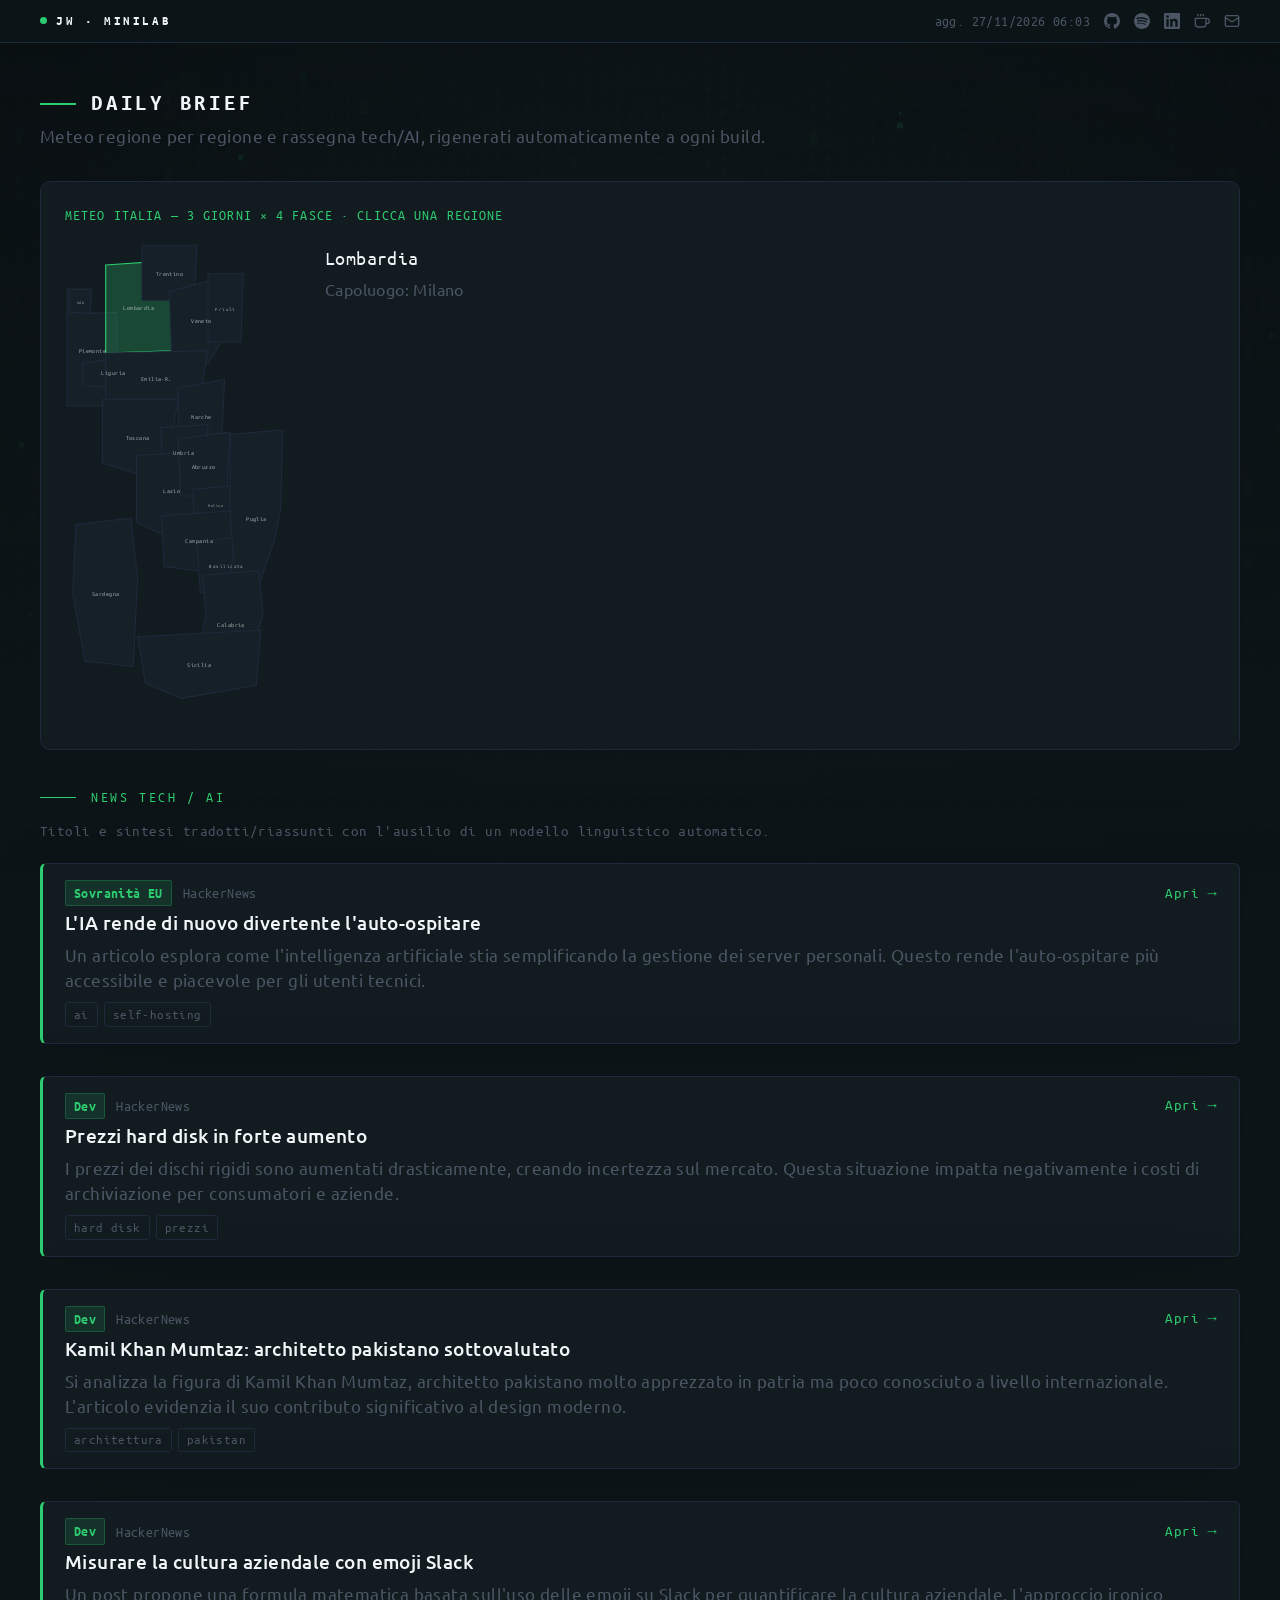
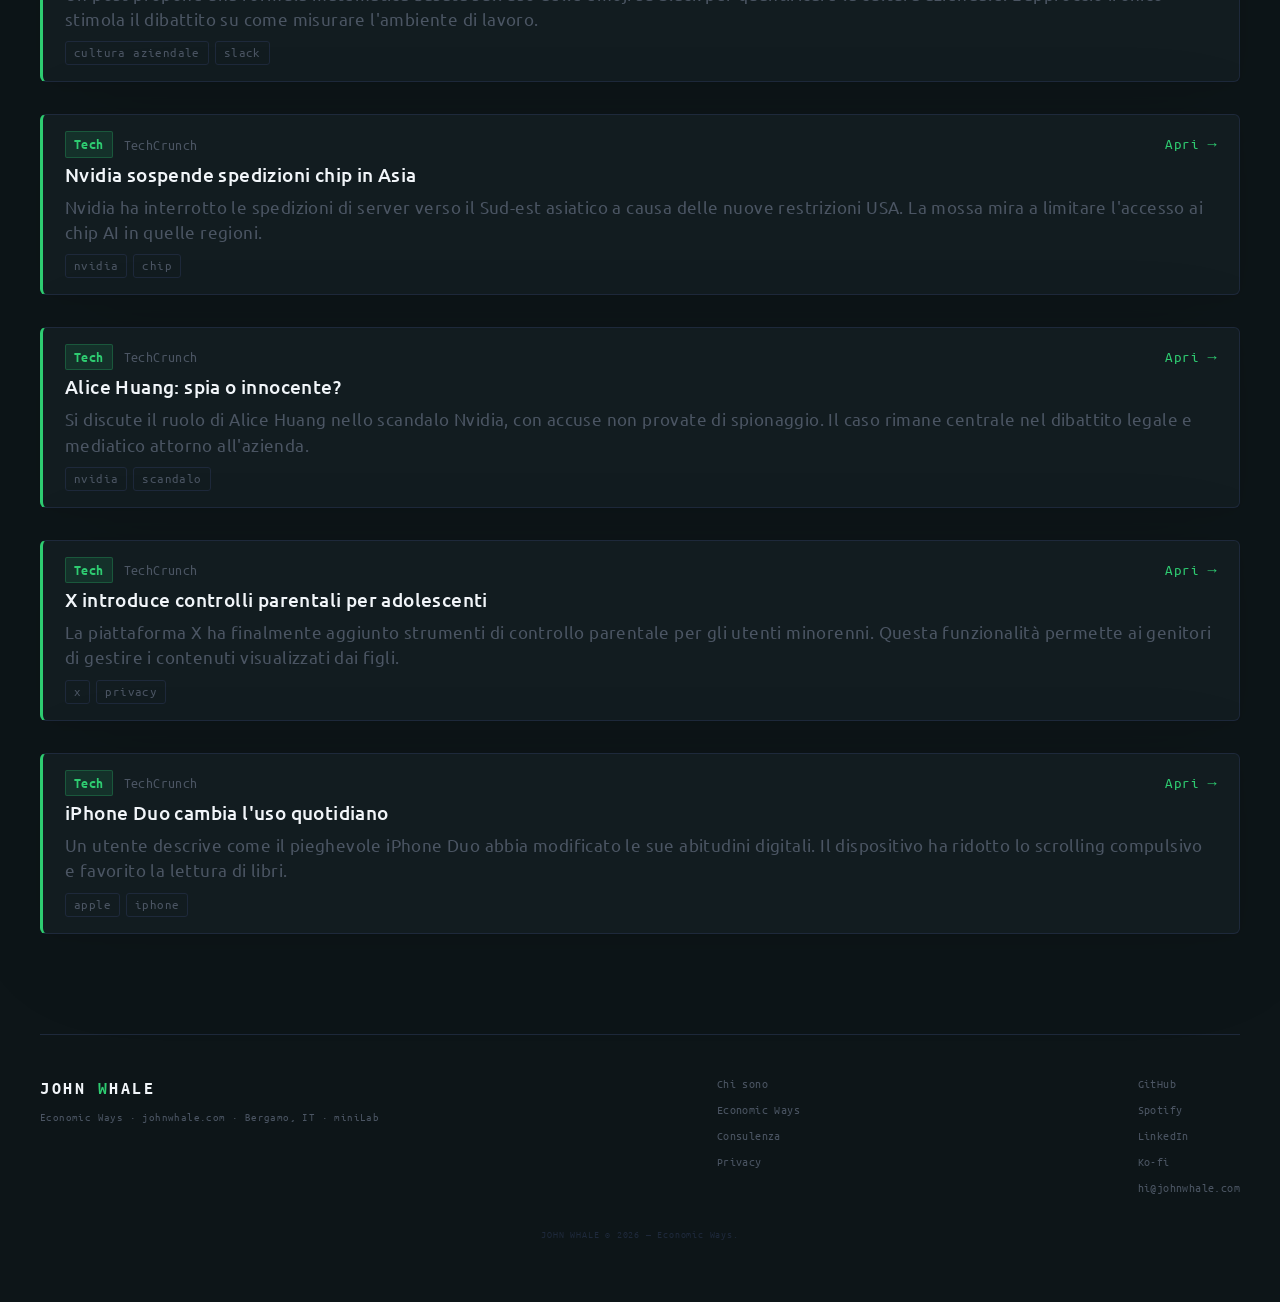
==== commit 9f0a5b22: "miniLab: aggiornamento 2026-11-27 05:03 UTC" ====
--- a/miniLab/index.html
+++ b/miniLab/index.html
@@ -128,7 +128,7 @@
     .page-sub { font-size: 0.86rem; color: var(--jw-muted); line-height: 1.6; margin: 0 0 1.6rem; }
   </style>
 
-  <script>window.LAB_DATA = {"generato_il": "26/11/2026 06:04", "regioni": [{"id": "vda", "name": "Valle d'Aosta", "capital": "Aosta", "lat": 45.737, "lon": 7.315}, {"id": "pie", "name": "Piemonte", "capital": "Torino", "lat": 45.063, "lon": 7.671}, {"id": "lig", "name": "Liguria", "capital": "Genova", "lat": 44.405, "lon": 8.946}, {"id": "lom", "name": "Lombardia", "capital": "Milano", "lat": 45.464, "lon": 9.19}, {"id": "taa", "name": "Trentino-A.A.", "capital": "Trento", "lat": 46.07, "lon": 11.119}, {"id": "ven", "name": "Veneto", "capital": "Venezia", "lat": 45.438, "lon": 12.327}, {"id": "fvg", "name": "Friuli-V.G.", "capital": "Trieste", "lat": 45.649, "lon": 13.777}, {"id": "emr", "name": "Emilia-Romagna", "capital": "Bologna", "lat": 44.493, "lon": 11.343}, {"id": "tos", "name": "Toscana", "capital": "Firenze", "lat": 43.771, "lon": 11.254}, {"id": "mar", "name": "Marche", "capital": "Ancona", "lat": 43.616, "lon": 13.516}, {"id": "umb", "name": "Umbria", "capital": "Perugia", "lat": 43.11, "lon": 12.389}, {"id": "laz", "name": "Lazio", "capital": "Roma", "lat": 41.894, "lon": 12.482}, {"id": "abr", "name": "Abruzzo", "capital": "L'Aquila", "lat": 42.354, "lon": 13.395}, {"id": "mol", "name": "Molise", "capital": "Campobasso", "lat": 41.562, "lon": 14.656}, {"id": "cam", "name": "Campania", "capital": "Napoli", "lat": 40.852, "lon": 14.268}, {"id": "bas", "name": "Basilicata", "capital": "Potenza", "lat": 40.639, "lon": 15.806}, {"id": "pug", "name": "Puglia", "capital": "Bari", "lat": 41.117, "lon": 16.872}, {"id": "cal", "name": "Calabria", "capital": "Catanzaro", "lat": 38.91, "lon": 16.587}, {"id": "sic", "name": "Sicilia", "capital": "Palermo", "lat": 38.114, "lon": 13.361}, {"id": "sar", "name": "Sardegna", "capital": "Cagliari", "lat": 39.223, "lon": 9.122}], "news": [{"titolo": "Jev is probably Qwen3.5-35B-A3B", "link": "https://modaic.dev/blog/latency-doesnt-lie", "fonte": "HackerNews", "argomento": "LLM Open", "sunto": "Article URL: https://modaic.dev/blog/latency-doesnt-lie\nComments URL: https://news.ycombinator.com/item?id=50648823\nPoints: 271\n# Comments: 75", "pubblicato_il": "2026-11-25T22:57:04", "titolo_it": "Jev identificato come modello Qwen3.5-35B-A3B", "sunto_it": "Un'analisi delle prestazioni suggerisce che il modello Jev corrisponda al Qwen3.5-35B-A3B. La scoperta è rilevante per la trasparenza e la valutazione oggettiva dei modelli di intelligenza artificiale.", "tags": ["qwen", "ai"]}, {"titolo": "Much shorter version of GRH Lean verification from Anthropic", "link": "https://github.com/lsernau/grh-lean", "fonte": "HackerNews", "argomento": "LLM Open", "sunto": "Article URL: https://github.com/lsernau/grh-lean\nComments URL: https://news.ycombinator.com/item?id=50648050\nPoints: 354\n# Comments: 179", "pubblicato_il": "2026-11-25T21:48:10", "titolo_it": "Anthropic verifica breve della GRH in Lean", "sunto_it": "Anthropic ha pubblicato una versione più concisa della verifica formale della Congettura di Riemann Generalizzata (GRH) usando il linguaggio Lean. Questo progresso rafforza l'uso dell'IA per la matematica formale.", "tags": ["anthropic", "lean"]}, {"titolo": "Tell HN: Lots of Ask HNs again", "link": "https://news.ycombinator.com/item?id=50649864", "fonte": "HackerNews", "argomento": "Dev", "sunto": "There have been questions about why the /ask page (https://news.ycombinator.com/ask) was running dry of Ask HNs - e.g.:Ask HN: Why is Ask HN only showing me 14 posts? - https://news.ycombinator.com/item?id=49984484 - Oct 2026 (47 comments)A", "pubblicato_il": "2026-11-26T00:43:34", "titolo_it": "Riduzione contenuti Ask HN su Hacker News", "sunto_it": "Gli utenti segnalano una scarsità di post nella sezione Ask HN. Il fenomeno solleva dubbi sulla moderazione o sui cambiamenti algoritmici della piattaforma di discussione tecnologica.", "tags": ["hackernews", "community"]}, {"titolo": "S&P considers Nvidia credit downgrade over governance and ‘key man’ risks", "link": "https://techcrunch.com/2026/11/25/sp-considers-nvidia-credit-downgrade-over-governance-and-key-man-risks/", "fonte": "TechCrunch", "argomento": "Tech", "sunto": "The credit rating agency may lower Nvidia's credit rating to AA-, the fourth-highest rating.", "pubblicato_il": "2026-11-25T22:44:32", "titolo_it": "S&P valuta downgrade creditizio Nvidia per governance", "sunto_it": "S&P sta considerando di abbassare il rating di credito di Nvidia a causa di rischi di governance e dipendenza da figure chiave. La mossa potrebbe influenzare la percezione finanziaria dell'azienda.", "tags": ["nvidia", "finanza"]}, {"titolo": "Google’s patent for custom AI video feeds paints a bleak picture of entertainment’s future", "link": "https://www.theverge.com/entertainment/1042221/google-my-channel-ai-video-patent", "fonte": "The Verge AI", "argomento": "AI", "sunto": "Last year, Google filed a patent for a system called My Channel that's designed to create feeds filled with personalized, AI-generated videos and advertisements based on information the company knows about its users. The patent has been rej", "pubblicato_il": "2026-11-25T21:51:26", "titolo_it": "Brevetto Google per feed video AI personalizzati", "sunto_it": "Google ha depositato un brevetto per 'My Channel', un sistema che genera feed di video e pubblicità personalizzati con l'IA. La tecnologia potrebbe trasformare radicalmente il settore dell'intrattenimento digitale.", "tags": ["google", "video"]}, {"titolo": "The New York Times warns photographers not to update Photoshop over AI features", "link": "https://www.theverge.com/ai-artificial-intelligence/1041227/the-new-york-times-warns-photographers-not-to-update-photoshop-over-ai-features", "fonte": "HackerNews", "argomento": "Dev", "sunto": "https://archive.ph/pcUgy\n\nComments URL: https://news.ycombinator.com/item?id=50647673\nPoints: 265\n# Comments: 235", "pubblicato_il": "2026-11-25T21:18:02", "titolo_it": "NYT avvisa fotografi di non aggiornare Photoshop", "sunto_it": "Il New York Times ha avvertito i fotografi di evitare gli aggiornamenti di Photoshop a causa delle nuove funzioni di intelligenza artificiale. La mossa riflette le tensioni tra editoria tradizionale e strumenti generativi.", "tags": ["adobe", "fotografia"]}, {"titolo": "FCC approves SpaceX plan to put AI data centers in space", "link": "https://techcrunch.com/2026/11/25/fcc-approves-spacex-plan-to-put-ai-data-centers-in-space/", "fonte": "TechCrunch", "argomento": "Tech", "sunto": "The FCC dismissed some of the key concerns raised by opponents, including potential threats to scientific research, because the agency determined they fell outside its regulatory authority.", "pubblicato_il": "2026-11-25T20:56:44", "titolo_it": "FCC approva data center spaziali di SpaceX", "sunto_it": "La FCC ha autorizzato il piano di SpaceX per installare data center per l'IA nello spazio, ignorando alcune preoccupazioni scientifiche. L'approvazione apre la strada a infrastrutture computazionali orbitali.", "tags": ["spacex", "dati"]}, {"titolo": "OpenAI says heavy ChatGPT users may hit limits sooner as it merges Chat and Work", "link": "https://techcrunch.com/2026/11/25/openai-says-heavy-chatgpt-users-may-hit-limits-sooner-as-it-merges-chat-and-work/", "fonte": "TechCrunch", "argomento": "Tech", "sunto": "OpenAI will introduce a single usage meter across ChatGPT as it combines the Chat and Work experiences.", "pubblicato_il": "2026-11-25T20:03:27", "titolo_it": "OpenAI unisce Chat e Work con limiti unici", "sunto_it": "OpenAI introdurrà un unico contatore di utilizzo per ChatGPT, unendo le esperienze Chat e Work. Gli utenti intensivi potrebbero raggiungere i limiti di utilizzo più rapidamente rispetto al passato.", "tags": ["openai", "chatgpt"]}]};</script>
+  <script>window.LAB_DATA = {"generato_il": "27/11/2026 06:03", "regioni": [{"id": "vda", "name": "Valle d'Aosta", "capital": "Aosta", "lat": 45.737, "lon": 7.315}, {"id": "pie", "name": "Piemonte", "capital": "Torino", "lat": 45.063, "lon": 7.671}, {"id": "lig", "name": "Liguria", "capital": "Genova", "lat": 44.405, "lon": 8.946}, {"id": "lom", "name": "Lombardia", "capital": "Milano", "lat": 45.464, "lon": 9.19}, {"id": "taa", "name": "Trentino-A.A.", "capital": "Trento", "lat": 46.07, "lon": 11.119}, {"id": "ven", "name": "Veneto", "capital": "Venezia", "lat": 45.438, "lon": 12.327}, {"id": "fvg", "name": "Friuli-V.G.", "capital": "Trieste", "lat": 45.649, "lon": 13.777}, {"id": "emr", "name": "Emilia-Romagna", "capital": "Bologna", "lat": 44.493, "lon": 11.343}, {"id": "tos", "name": "Toscana", "capital": "Firenze", "lat": 43.771, "lon": 11.254}, {"id": "mar", "name": "Marche", "capital": "Ancona", "lat": 43.616, "lon": 13.516}, {"id": "umb", "name": "Umbria", "capital": "Perugia", "lat": 43.11, "lon": 12.389}, {"id": "laz", "name": "Lazio", "capital": "Roma", "lat": 41.894, "lon": 12.482}, {"id": "abr", "name": "Abruzzo", "capital": "L'Aquila", "lat": 42.354, "lon": 13.395}, {"id": "mol", "name": "Molise", "capital": "Campobasso", "lat": 41.562, "lon": 14.656}, {"id": "cam", "name": "Campania", "capital": "Napoli", "lat": 40.852, "lon": 14.268}, {"id": "bas", "name": "Basilicata", "capital": "Potenza", "lat": 40.639, "lon": 15.806}, {"id": "pug", "name": "Puglia", "capital": "Bari", "lat": 41.117, "lon": 16.872}, {"id": "cal", "name": "Calabria", "capital": "Catanzaro", "lat": 38.91, "lon": 16.587}, {"id": "sic", "name": "Sicilia", "capital": "Palermo", "lat": 38.114, "lon": 13.361}, {"id": "sar", "name": "Sardegna", "capital": "Cagliari", "lat": 39.223, "lon": 9.122}], "news": [{"titolo": "AI made self-hosting fun again", "link": "https://janlukas.blog/posts/ai-self-hosting", "fonte": "HackerNews", "argomento": "Sovranità EU", "sunto": "Article URL: https://janlukas.blog/posts/ai-self-hosting\nComments URL: https://news.ycombinator.com/item?id=50660180\nPoints: 443\n# Comments: 237", "pubblicato_il": "2026-11-26T21:47:45", "titolo_it": "L'IA rende di nuovo divertente l'auto-ospitare", "sunto_it": "Un articolo esplora come l'intelligenza artificiale stia semplificando la gestione dei server personali. Questo rende l'auto-ospitare più accessibile e piacevole per gli utenti tecnici.", "tags": ["ai", "self-hosting"]}, {"titolo": "Hard Drive pricing has gotten bad", "link": "https://blog.ktz.me/black-friday-hard-drive-prices-are-messed-up/", "fonte": "HackerNews", "argomento": "Dev", "sunto": "Article URL: https://blog.ktz.me/black-friday-hard-drive-prices-are-messed-up/\nComments URL: https://news.ycombinator.com/item?id=50661646\nPoints: 175\n# Comments: 92", "pubblicato_il": "2026-11-27T01:13:49", "titolo_it": "Prezzi hard disk in forte aumento", "sunto_it": "I prezzi dei dischi rigidi sono aumentati drasticamente, creando incertezza sul mercato. Questa situazione impatta negativamente i costi di archiviazione per consumatori e aziende.", "tags": ["hard disk", "prezzi"]}, {"titolo": "Kamil Khan Mumtaz: Pakistani architect, admired at home, almost invisible abroad", "link": "https://worksinprogress.co/issue/the-greatest-architect-youve-never-heard-of-is-in-pakistan/", "fonte": "HackerNews", "argomento": "Dev", "sunto": "Article URL: https://worksinprogress.co/issue/the-greatest-architect-youve-never-heard-of-is-in-pakistan/\nComments URL: https://news.ycombinator.com/item?id=50659841\nPoints: 298\n# Comments: 68", "pubblicato_il": "2026-11-26T21:08:05", "titolo_it": "Kamil Khan Mumtaz: architetto pakistano sottovalutato", "sunto_it": "Si analizza la figura di Kamil Khan Mumtaz, architetto pakistano molto apprezzato in patria ma poco conosciuto a livello internazionale. L'articolo evidenzia il suo contributo significativo al design moderno.", "tags": ["architettura", "pakistan"]}, {"titolo": "Company Culture = Slack Emoji ÷ √Headcount", "link": "https://lia.mg/posts/measuring-company-culture-with-slack-emoji/", "fonte": "HackerNews", "argomento": "Dev", "sunto": "Article URL: https://lia.mg/posts/measuring-company-culture-with-slack-emoji/\nComments URL: https://news.ycombinator.com/item?id=50659640\nPoints: 190\n# Comments: 76", "pubblicato_il": "2026-11-26T20:49:49", "titolo_it": "Misurare la cultura aziendale con emoji Slack", "sunto_it": "Un post propone una formula matematica basata sull'uso delle emoji su Slack per quantificare la cultura aziendale. L'approccio ironico stimola il dibattito su come misurare l'ambiente di lavoro.", "tags": ["cultura aziendale", "slack"]}, {"titolo": "Nvidia hits pause on chip shipments to Southeast Asia", "link": "https://techcrunch.com/2026/11/26/nvidia-hits-pause-on-chip-shipments-to-southeast-asia/", "fonte": "TechCrunch", "argomento": "Tech", "sunto": "Nvidia has told manufacturing partners to pause server shipments to Malaysia, Singapore, Thailand and Indonesia as the U.S. tightens its push to keep AI chips out of China.", "pubblicato_il": "2026-11-26T20:03:54", "titolo_it": "Nvidia sospende spedizioni chip in Asia", "sunto_it": "Nvidia ha interrotto le spedizioni di server verso il Sud-est asiatico a causa delle nuove restrizioni USA. La mossa mira a limitare l'accesso ai chip AI in quelle regioni.", "tags": ["nvidia", "chip"]}, {"titolo": "Is Alice Huang a spy or not?", "link": "https://techcrunch.com/2026/11/26/is-alice-huang-a-spy-or-not/", "fonte": "TechCrunch", "argomento": "Tech", "sunto": "The central, still-unproven claim in the Nvidia scandal is that Alice Huang, the former Megaspeed exec with whom Nvidia CEO Jensen Huang had an extramarital affair, is a Chinese spy.", "pubblicato_il": "2026-11-26T20:00:00", "titolo_it": "Alice Huang: spia o innocente?", "sunto_it": "Si discute il ruolo di Alice Huang nello scandalo Nvidia, con accuse non provate di spionaggio. Il caso rimane centrale nel dibattito legale e mediatico attorno all'azienda.", "tags": ["nvidia", "scandalo"]}, {"titolo": "X finally gets parental controls after 20 years", "link": "https://techcrunch.com/2026/11/26/x-finally-gets-parental-controls-after-20-years/", "fonte": "TechCrunch", "argomento": "Tech", "sunto": "Elon Musk's social network X has finally added parental controls for teenagers, giving parents and guardians a way to manage what their kids see on the platform.", "pubblicato_il": "2026-11-26T19:31:50", "titolo_it": "X introduce controlli parentali per adolescenti", "sunto_it": "La piattaforma X ha finalmente aggiunto strumenti di controllo parentale per gli utenti minorenni. Questa funzionalità permette ai genitori di gestire i contenuti visualizzati dai figli.", "tags": ["x", "privacy"]}, {"titolo": "A month with the iPhone Duo has changed how I use my phone", "link": "https://techcrunch.com/2026/11/26/a-month-with-the-iphone-duo-has-changed-how-i-use-my-phone/", "fonte": "TechCrunch", "argomento": "Tech", "sunto": "From reading more books to breaking mindless scrolling habits, Apple's foldable has changed my daily routines in ways I didn't anticipate.", "pubblicato_il": "2026-11-26T17:00:00", "titolo_it": "iPhone Duo cambia l'uso quotidiano", "sunto_it": "Un utente descrive come il pieghevole iPhone Duo abbia modificato le sue abitudini digitali. Il dispositivo ha ridotto lo scrolling compulsivo e favorito la lettura di libri.", "tags": ["apple", "iphone"]}]};</script>
 </head>
 
 <body x-data="labApp()" x-init="init()">
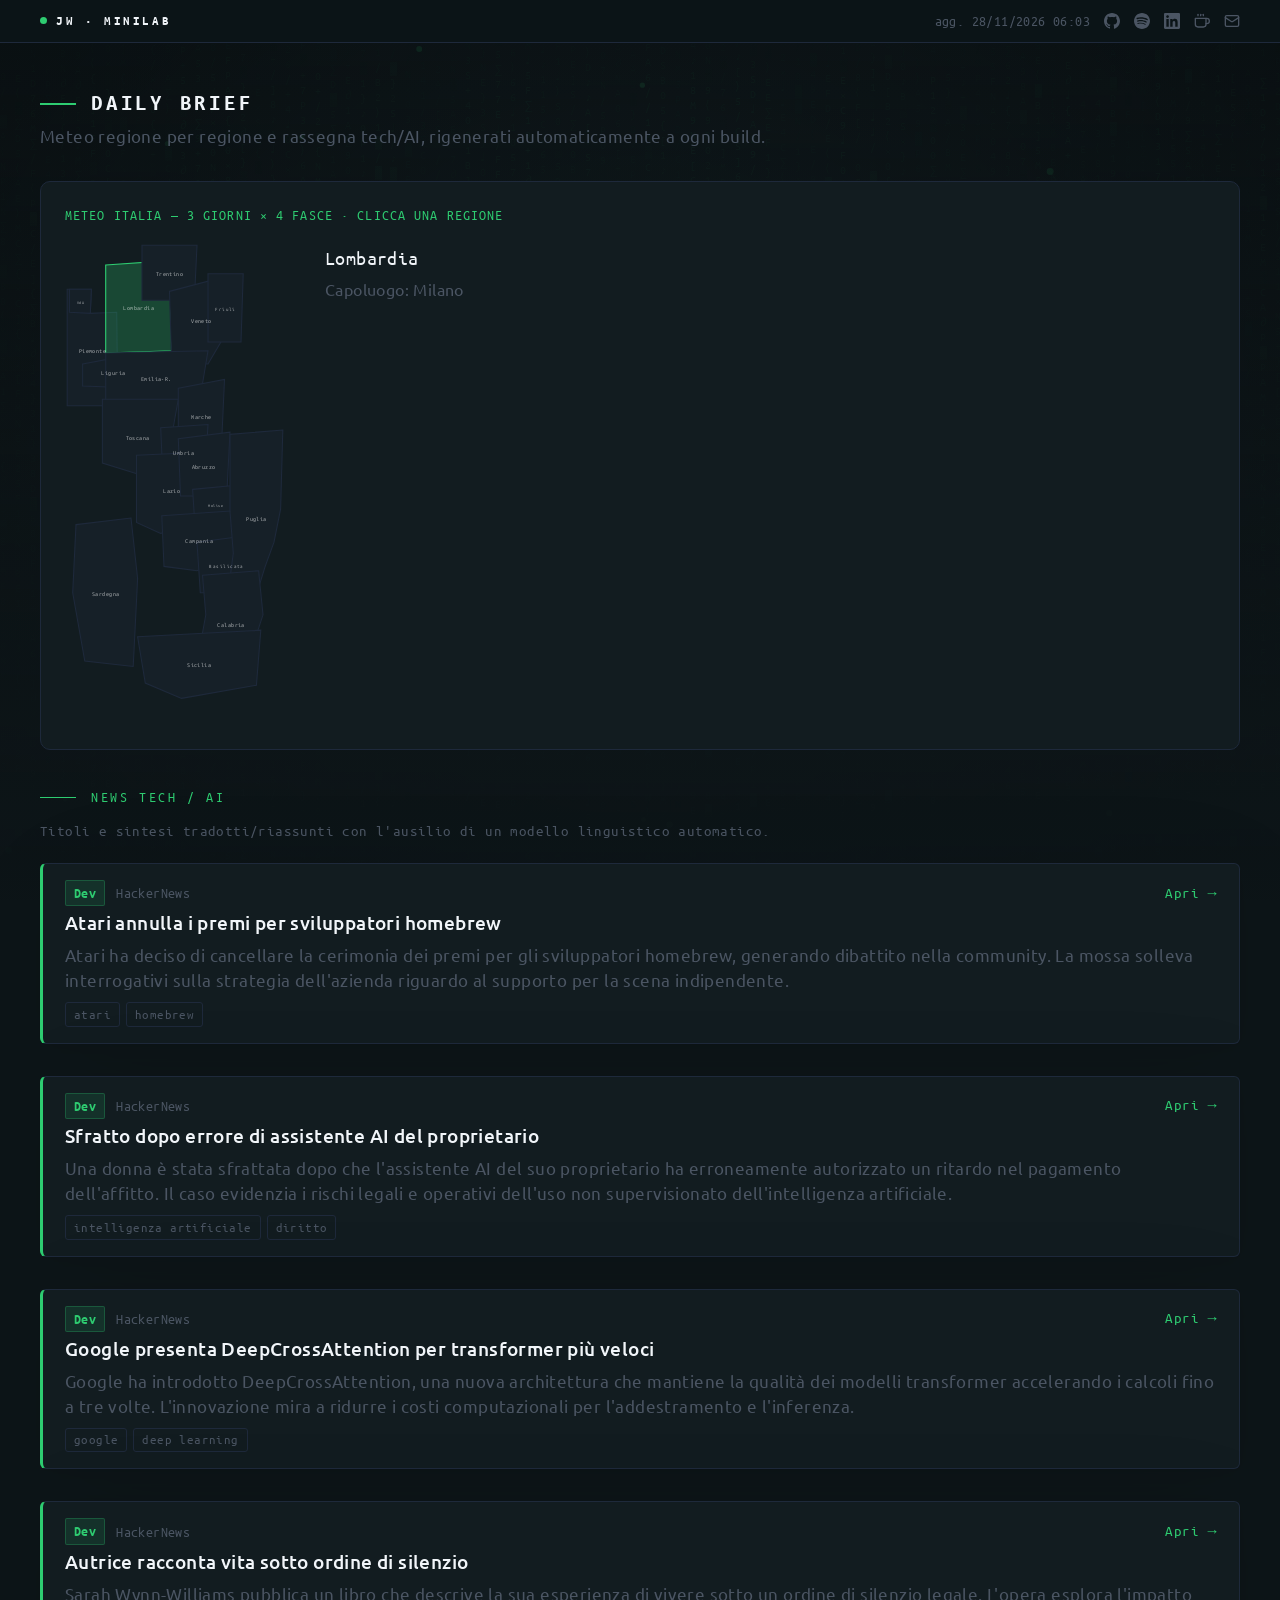
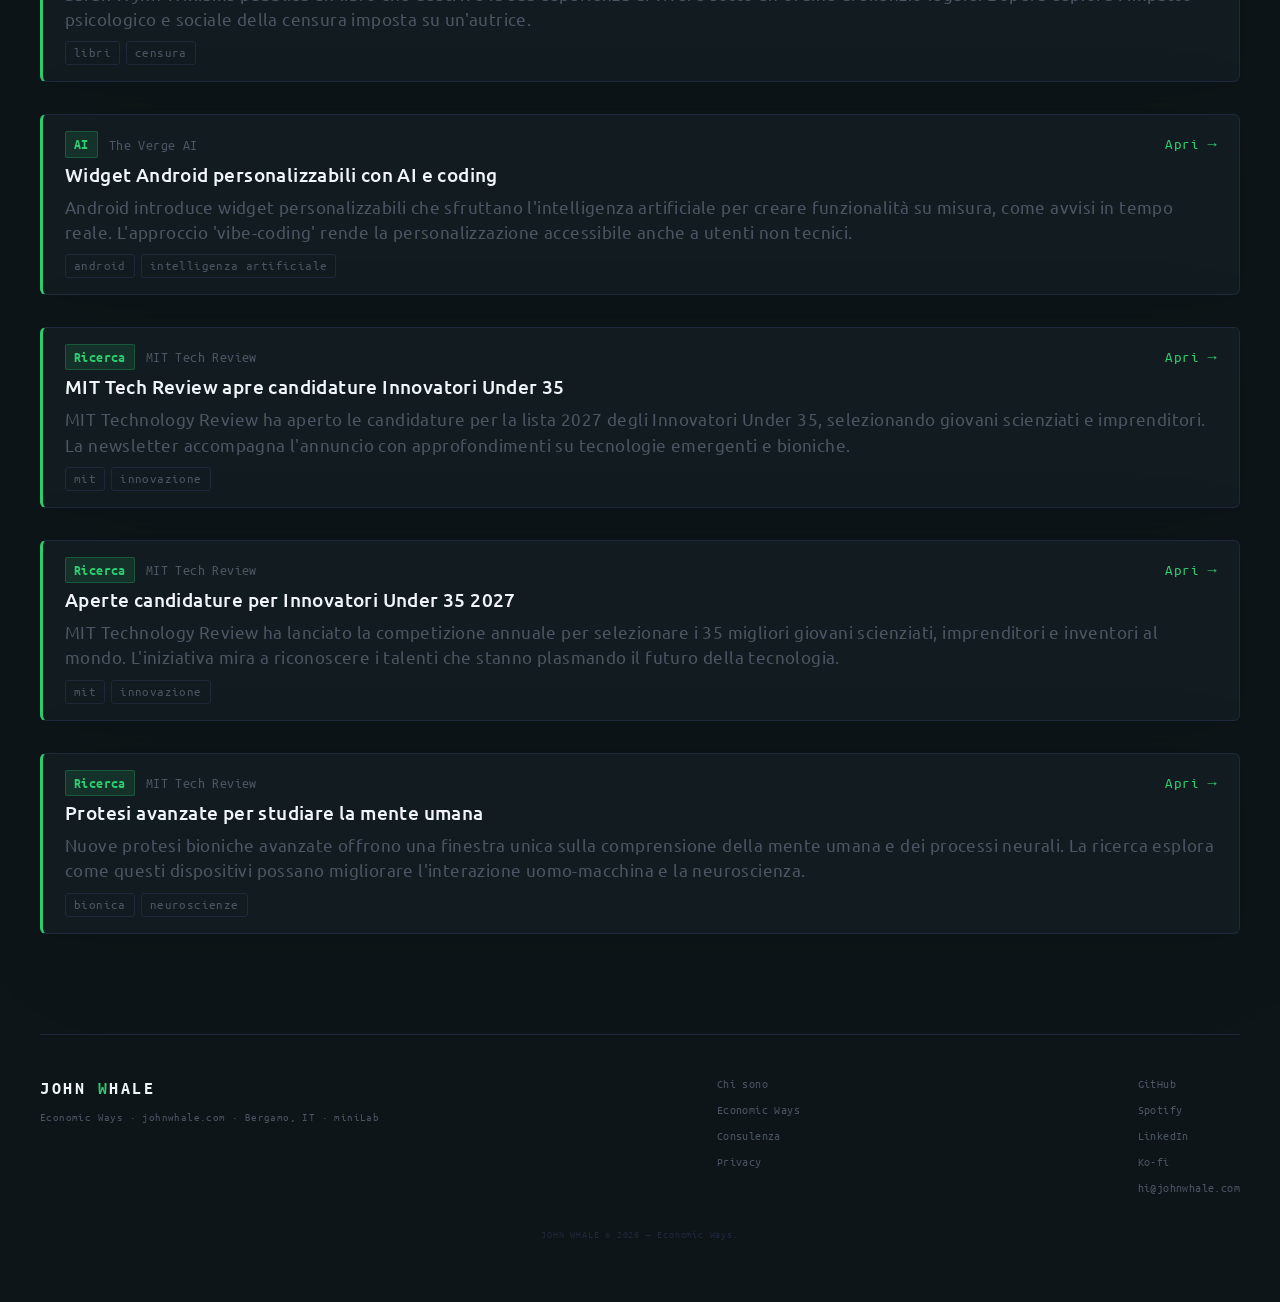
==== commit 593a666f: "miniLab: aggiornamento 2026-11-28 05:03 UTC" ====
--- a/miniLab/index.html
+++ b/miniLab/index.html
@@ -128,7 +128,7 @@
     .page-sub { font-size: 0.86rem; color: var(--jw-muted); line-height: 1.6; margin: 0 0 1.6rem; }
   </style>
 
-  <script>window.LAB_DATA = {"generato_il": "27/11/2026 06:03", "regioni": [{"id": "vda", "name": "Valle d'Aosta", "capital": "Aosta", "lat": 45.737, "lon": 7.315}, {"id": "pie", "name": "Piemonte", "capital": "Torino", "lat": 45.063, "lon": 7.671}, {"id": "lig", "name": "Liguria", "capital": "Genova", "lat": 44.405, "lon": 8.946}, {"id": "lom", "name": "Lombardia", "capital": "Milano", "lat": 45.464, "lon": 9.19}, {"id": "taa", "name": "Trentino-A.A.", "capital": "Trento", "lat": 46.07, "lon": 11.119}, {"id": "ven", "name": "Veneto", "capital": "Venezia", "lat": 45.438, "lon": 12.327}, {"id": "fvg", "name": "Friuli-V.G.", "capital": "Trieste", "lat": 45.649, "lon": 13.777}, {"id": "emr", "name": "Emilia-Romagna", "capital": "Bologna", "lat": 44.493, "lon": 11.343}, {"id": "tos", "name": "Toscana", "capital": "Firenze", "lat": 43.771, "lon": 11.254}, {"id": "mar", "name": "Marche", "capital": "Ancona", "lat": 43.616, "lon": 13.516}, {"id": "umb", "name": "Umbria", "capital": "Perugia", "lat": 43.11, "lon": 12.389}, {"id": "laz", "name": "Lazio", "capital": "Roma", "lat": 41.894, "lon": 12.482}, {"id": "abr", "name": "Abruzzo", "capital": "L'Aquila", "lat": 42.354, "lon": 13.395}, {"id": "mol", "name": "Molise", "capital": "Campobasso", "lat": 41.562, "lon": 14.656}, {"id": "cam", "name": "Campania", "capital": "Napoli", "lat": 40.852, "lon": 14.268}, {"id": "bas", "name": "Basilicata", "capital": "Potenza", "lat": 40.639, "lon": 15.806}, {"id": "pug", "name": "Puglia", "capital": "Bari", "lat": 41.117, "lon": 16.872}, {"id": "cal", "name": "Calabria", "capital": "Catanzaro", "lat": 38.91, "lon": 16.587}, {"id": "sic", "name": "Sicilia", "capital": "Palermo", "lat": 38.114, "lon": 13.361}, {"id": "sar", "name": "Sardegna", "capital": "Cagliari", "lat": 39.223, "lon": 9.122}], "news": [{"titolo": "AI made self-hosting fun again", "link": "https://janlukas.blog/posts/ai-self-hosting", "fonte": "HackerNews", "argomento": "Sovranità EU", "sunto": "Article URL: https://janlukas.blog/posts/ai-self-hosting\nComments URL: https://news.ycombinator.com/item?id=50660180\nPoints: 443\n# Comments: 237", "pubblicato_il": "2026-11-26T21:47:45", "titolo_it": "L'IA rende di nuovo divertente l'auto-ospitare", "sunto_it": "Un articolo esplora come l'intelligenza artificiale stia semplificando la gestione dei server personali. Questo rende l'auto-ospitare più accessibile e piacevole per gli utenti tecnici.", "tags": ["ai", "self-hosting"]}, {"titolo": "Hard Drive pricing has gotten bad", "link": "https://blog.ktz.me/black-friday-hard-drive-prices-are-messed-up/", "fonte": "HackerNews", "argomento": "Dev", "sunto": "Article URL: https://blog.ktz.me/black-friday-hard-drive-prices-are-messed-up/\nComments URL: https://news.ycombinator.com/item?id=50661646\nPoints: 175\n# Comments: 92", "pubblicato_il": "2026-11-27T01:13:49", "titolo_it": "Prezzi hard disk in forte aumento", "sunto_it": "I prezzi dei dischi rigidi sono aumentati drasticamente, creando incertezza sul mercato. Questa situazione impatta negativamente i costi di archiviazione per consumatori e aziende.", "tags": ["hard disk", "prezzi"]}, {"titolo": "Kamil Khan Mumtaz: Pakistani architect, admired at home, almost invisible abroad", "link": "https://worksinprogress.co/issue/the-greatest-architect-youve-never-heard-of-is-in-pakistan/", "fonte": "HackerNews", "argomento": "Dev", "sunto": "Article URL: https://worksinprogress.co/issue/the-greatest-architect-youve-never-heard-of-is-in-pakistan/\nComments URL: https://news.ycombinator.com/item?id=50659841\nPoints: 298\n# Comments: 68", "pubblicato_il": "2026-11-26T21:08:05", "titolo_it": "Kamil Khan Mumtaz: architetto pakistano sottovalutato", "sunto_it": "Si analizza la figura di Kamil Khan Mumtaz, architetto pakistano molto apprezzato in patria ma poco conosciuto a livello internazionale. L'articolo evidenzia il suo contributo significativo al design moderno.", "tags": ["architettura", "pakistan"]}, {"titolo": "Company Culture = Slack Emoji ÷ √Headcount", "link": "https://lia.mg/posts/measuring-company-culture-with-slack-emoji/", "fonte": "HackerNews", "argomento": "Dev", "sunto": "Article URL: https://lia.mg/posts/measuring-company-culture-with-slack-emoji/\nComments URL: https://news.ycombinator.com/item?id=50659640\nPoints: 190\n# Comments: 76", "pubblicato_il": "2026-11-26T20:49:49", "titolo_it": "Misurare la cultura aziendale con emoji Slack", "sunto_it": "Un post propone una formula matematica basata sull'uso delle emoji su Slack per quantificare la cultura aziendale. L'approccio ironico stimola il dibattito su come misurare l'ambiente di lavoro.", "tags": ["cultura aziendale", "slack"]}, {"titolo": "Nvidia hits pause on chip shipments to Southeast Asia", "link": "https://techcrunch.com/2026/11/26/nvidia-hits-pause-on-chip-shipments-to-southeast-asia/", "fonte": "TechCrunch", "argomento": "Tech", "sunto": "Nvidia has told manufacturing partners to pause server shipments to Malaysia, Singapore, Thailand and Indonesia as the U.S. tightens its push to keep AI chips out of China.", "pubblicato_il": "2026-11-26T20:03:54", "titolo_it": "Nvidia sospende spedizioni chip in Asia", "sunto_it": "Nvidia ha interrotto le spedizioni di server verso il Sud-est asiatico a causa delle nuove restrizioni USA. La mossa mira a limitare l'accesso ai chip AI in quelle regioni.", "tags": ["nvidia", "chip"]}, {"titolo": "Is Alice Huang a spy or not?", "link": "https://techcrunch.com/2026/11/26/is-alice-huang-a-spy-or-not/", "fonte": "TechCrunch", "argomento": "Tech", "sunto": "The central, still-unproven claim in the Nvidia scandal is that Alice Huang, the former Megaspeed exec with whom Nvidia CEO Jensen Huang had an extramarital affair, is a Chinese spy.", "pubblicato_il": "2026-11-26T20:00:00", "titolo_it": "Alice Huang: spia o innocente?", "sunto_it": "Si discute il ruolo di Alice Huang nello scandalo Nvidia, con accuse non provate di spionaggio. Il caso rimane centrale nel dibattito legale e mediatico attorno all'azienda.", "tags": ["nvidia", "scandalo"]}, {"titolo": "X finally gets parental controls after 20 years", "link": "https://techcrunch.com/2026/11/26/x-finally-gets-parental-controls-after-20-years/", "fonte": "TechCrunch", "argomento": "Tech", "sunto": "Elon Musk's social network X has finally added parental controls for teenagers, giving parents and guardians a way to manage what their kids see on the platform.", "pubblicato_il": "2026-11-26T19:31:50", "titolo_it": "X introduce controlli parentali per adolescenti", "sunto_it": "La piattaforma X ha finalmente aggiunto strumenti di controllo parentale per gli utenti minorenni. Questa funzionalità permette ai genitori di gestire i contenuti visualizzati dai figli.", "tags": ["x", "privacy"]}, {"titolo": "A month with the iPhone Duo has changed how I use my phone", "link": "https://techcrunch.com/2026/11/26/a-month-with-the-iphone-duo-has-changed-how-i-use-my-phone/", "fonte": "TechCrunch", "argomento": "Tech", "sunto": "From reading more books to breaking mindless scrolling habits, Apple's foldable has changed my daily routines in ways I didn't anticipate.", "pubblicato_il": "2026-11-26T17:00:00", "titolo_it": "iPhone Duo cambia l'uso quotidiano", "sunto_it": "Un utente descrive come il pieghevole iPhone Duo abbia modificato le sue abitudini digitali. Il dispositivo ha ridotto lo scrolling compulsivo e favorito la lettura di libri.", "tags": ["apple", "iphone"]}]};</script>
+  <script>window.LAB_DATA = {"generato_il": "28/11/2026 06:03", "regioni": [{"id": "vda", "name": "Valle d'Aosta", "capital": "Aosta", "lat": 45.737, "lon": 7.315}, {"id": "pie", "name": "Piemonte", "capital": "Torino", "lat": 45.063, "lon": 7.671}, {"id": "lig", "name": "Liguria", "capital": "Genova", "lat": 44.405, "lon": 8.946}, {"id": "lom", "name": "Lombardia", "capital": "Milano", "lat": 45.464, "lon": 9.19}, {"id": "taa", "name": "Trentino-A.A.", "capital": "Trento", "lat": 46.07, "lon": 11.119}, {"id": "ven", "name": "Veneto", "capital": "Venezia", "lat": 45.438, "lon": 12.327}, {"id": "fvg", "name": "Friuli-V.G.", "capital": "Trieste", "lat": 45.649, "lon": 13.777}, {"id": "emr", "name": "Emilia-Romagna", "capital": "Bologna", "lat": 44.493, "lon": 11.343}, {"id": "tos", "name": "Toscana", "capital": "Firenze", "lat": 43.771, "lon": 11.254}, {"id": "mar", "name": "Marche", "capital": "Ancona", "lat": 43.616, "lon": 13.516}, {"id": "umb", "name": "Umbria", "capital": "Perugia", "lat": 43.11, "lon": 12.389}, {"id": "laz", "name": "Lazio", "capital": "Roma", "lat": 41.894, "lon": 12.482}, {"id": "abr", "name": "Abruzzo", "capital": "L'Aquila", "lat": 42.354, "lon": 13.395}, {"id": "mol", "name": "Molise", "capital": "Campobasso", "lat": 41.562, "lon": 14.656}, {"id": "cam", "name": "Campania", "capital": "Napoli", "lat": 40.852, "lon": 14.268}, {"id": "bas", "name": "Basilicata", "capital": "Potenza", "lat": 40.639, "lon": 15.806}, {"id": "pug", "name": "Puglia", "capital": "Bari", "lat": 41.117, "lon": 16.872}, {"id": "cal", "name": "Calabria", "capital": "Catanzaro", "lat": 38.91, "lon": 16.587}, {"id": "sic", "name": "Sicilia", "capital": "Palermo", "lat": 38.114, "lon": 13.361}, {"id": "sar", "name": "Sardegna", "capital": "Cagliari", "lat": 39.223, "lon": 9.122}], "news": [{"titolo": "Atari Homebrew Awards Cancelled", "link": "https://forums.atariage.com/topic/394894-atari-homebrew-awards-cancelled/", "fonte": "HackerNews", "argomento": "Dev", "sunto": "Article URL: https://forums.atariage.com/topic/394894-atari-homebrew-awards-cancelled/\nComments URL: https://news.ycombinator.com/item?id=50673688\nPoints: 133\n# Comments: 120", "pubblicato_il": "2026-11-28T02:03:25", "titolo_it": "Atari annulla i premi per sviluppatori homebrew", "sunto_it": "Atari ha deciso di cancellare la cerimonia dei premi per gli sviluppatori homebrew, generando dibattito nella community. La mossa solleva interrogativi sulla strategia dell'azienda riguardo al supporto per la scena indipendente.", "tags": ["atari", "homebrew"]}, {"titolo": "Woman evicted after landlord's AI assistant told her she could delay rent", "link": "https://drmahfouz.substack.com/p/woman-evicted-after-landlords-ai", "fonte": "HackerNews", "argomento": "Dev", "sunto": "Article URL: https://drmahfouz.substack.com/p/woman-evicted-after-landlords-ai\nComments URL: https://news.ycombinator.com/item?id=50673521\nPoints: 113\n# Comments: 86", "pubblicato_il": "2026-11-28T01:32:56", "titolo_it": "Sfratto dopo errore di assistente AI del proprietario", "sunto_it": "Una donna è stata sfrattata dopo che l'assistente AI del suo proprietario ha erroneamente autorizzato un ritardo nel pagamento dell'affitto. Il caso evidenzia i rischi legali e operativi dell'uso non supervisionato dell'intelligenza artificiale.", "tags": ["intelligenza artificiale", "diritto"]}, {"titolo": "Google's DeepCrossAttention achieves comparable model quality up to 3x faster", "link": "https://research.google/blog/supercharging-transformer-residual-connections/", "fonte": "HackerNews", "argomento": "Dev", "sunto": "Article URL: https://research.google/blog/supercharging-transformer-residual-connections/\nComments URL: https://news.ycombinator.com/item?id=50672565\nPoints: 222\n# Comments: 76", "pubblicato_il": "2026-11-27T23:06:29", "titolo_it": "Google presenta DeepCrossAttention per transformer più veloci", "sunto_it": "Google ha introdotto DeepCrossAttention, una nuova architettura che mantiene la qualità dei modelli transformer accelerando i calcoli fino a tre volte. L'innovazione mira a ridurre i costi computazionali per l'addestramento e l'inferenza.", "tags": ["google", "deep learning"]}, {"titolo": "I am scared: Careless People – Sarah Wynn-Williams on living under a gag order", "link": "https://www.theguardian.com/books/2026/nov/27/careless-people-author-sarah-wynn-williams-the-silence-is-mine-it-doesnt-have-to-be-yours", "fonte": "HackerNews", "argomento": "Dev", "sunto": "Article URL: https://www.theguardian.com/books/2026/nov/27/careless-people-author-sarah-wynn-williams-the-silence-is-mine-it-doesnt-have-to-be-yours\nComments URL: https://news.ycombinator.com/item?id=50671301\nPoints: 171\n# Comments: 98", "pubblicato_il": "2026-11-27T20:25:15", "titolo_it": "Autrice racconta vita sotto ordine di silenzio", "sunto_it": "Sarah Wynn-Williams pubblica un libro che descrive la sua esperienza di vivere sotto un ordine di silenzio legale. L'opera esplora l'impatto psicologico e sociale della censura imposta su un'autrice.", "tags": ["libri", "censura"]}, {"titolo": "Android’s DIY widgets are a bit of vibe-coding fun", "link": "https://www.theverge.com/tech/1041801/android-intelligence-create-my-widget-gemini", "fonte": "The Verge AI", "argomento": "AI", "sunto": "Aside from dealing with my calendar, there's one thing I want AI to do: tell me if I'm about to miss the bus. What I need is a widget. It needs to tell me real-time arrivals for the bus stop near my house. Tapping around on my phone screen", "pubblicato_il": "2026-11-27T14:00:00", "titolo_it": "Widget Android personalizzabili con AI e coding", "sunto_it": "Android introduce widget personalizzabili che sfruttano l'intelligenza artificiale per creare funzionalità su misura, come avvisi in tempo reale. L'approccio 'vibe-coding' rende la personalizzazione accessibile anche a utenti non tecnici.", "tags": ["android", "intelligenza artificiale"]}, {"titolo": "The Download: Innovators Under 35 nominations are open, and a bionic window into the mind", "link": "https://www.technologyreview.com/2026/11/27/1149960/the-download-the-download-innovators-under-35-nominations-bionic-hand/", "fonte": "MIT Tech Review", "argomento": "Ricerca", "sunto": "This is today&#8217;s edition of The Download, our weekday newsletter that provides a daily dose of what&#8217;s going on in the world of technology. Our 2027 Innovators Under 35 competition is now open Every year, MIT Technology Review hon", "pubblicato_il": "2026-11-27T13:00:00", "titolo_it": "MIT Tech Review apre candidature Innovatori Under 35", "sunto_it": "MIT Technology Review ha aperto le candidature per la lista 2027 degli Innovatori Under 35, selezionando giovani scienziati e imprenditori. La newsletter accompagna l'annuncio con approfondimenti su tecnologie emergenti e bioniche.", "tags": ["mit", "innovazione"]}, {"titolo": "Our 2027 Innovators Under 35 competition is now open", "link": "https://www.technologyreview.com/2026/11/27/1149857/2027-innovators-under-35-competition-nominate/", "fonte": "MIT Tech Review", "argomento": "Ricerca", "sunto": "Every year, the editors at MIT Technology Review select 35 of the world’s top young scientists, entrepreneurs, and inventors to honor as our newest class of Innovators Under 35. And starting today, our 2027 competition is officially open fo", "pubblicato_il": "2026-11-27T10:48:47", "titolo_it": "Aperte candidature per Innovatori Under 35 2027", "sunto_it": "MIT Technology Review ha lanciato la competizione annuale per selezionare i 35 migliori giovani scienziati, imprenditori e inventori al mondo. L'iniziativa mira a riconoscere i talenti che stanno plasmando il futuro della tecnologia.", "tags": ["mit", "innovazione"]}, {"titolo": "How cutting-edge prosthetics can help probe the human mind", "link": "https://www.technologyreview.com/2026/11/27/1149946/cutting-edge-prosthetics-allow-researchers-to-probe-the-human-mind/", "fonte": "MIT Tech Review", "argomento": "Ricerca", "sunto": "Over the last few weeks, I’ve been talking to Alexander (Avi) Davidson. There are a lot of remarkable things about Avi. He sustained a horrific injury as a teenager, which left him paralyzed and without a left hand. Today, he uses his own e", "pubblicato_il": "2026-11-27T10:00:00", "titolo_it": "Protesi avanzate per studiare la mente umana", "sunto_it": "Nuove protesi bioniche avanzate offrono una finestra unica sulla comprensione della mente umana e dei processi neurali. La ricerca esplora come questi dispositivi possano migliorare l'interazione uomo-macchina e la neuroscienza.", "tags": ["bionica", "neuroscienze"]}]};</script>
 </head>
 
 <body x-data="labApp()" x-init="init()">
